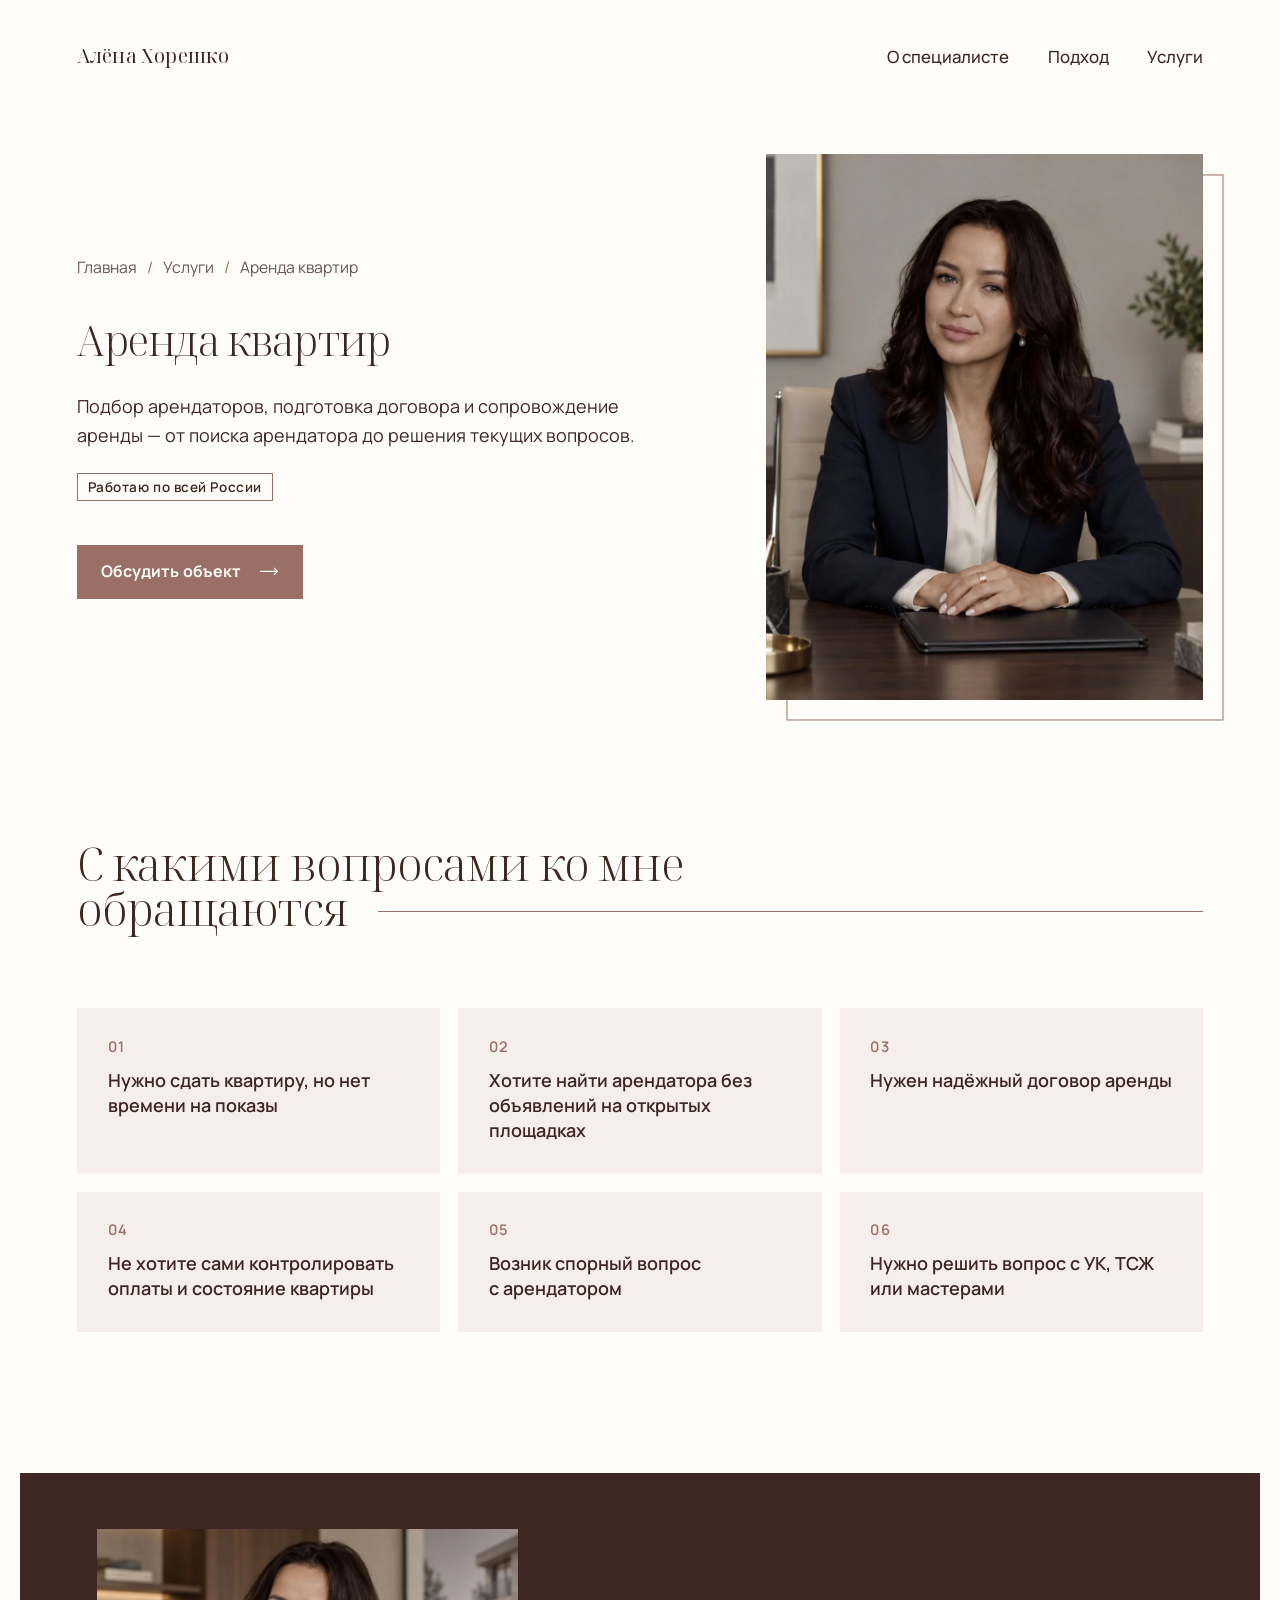
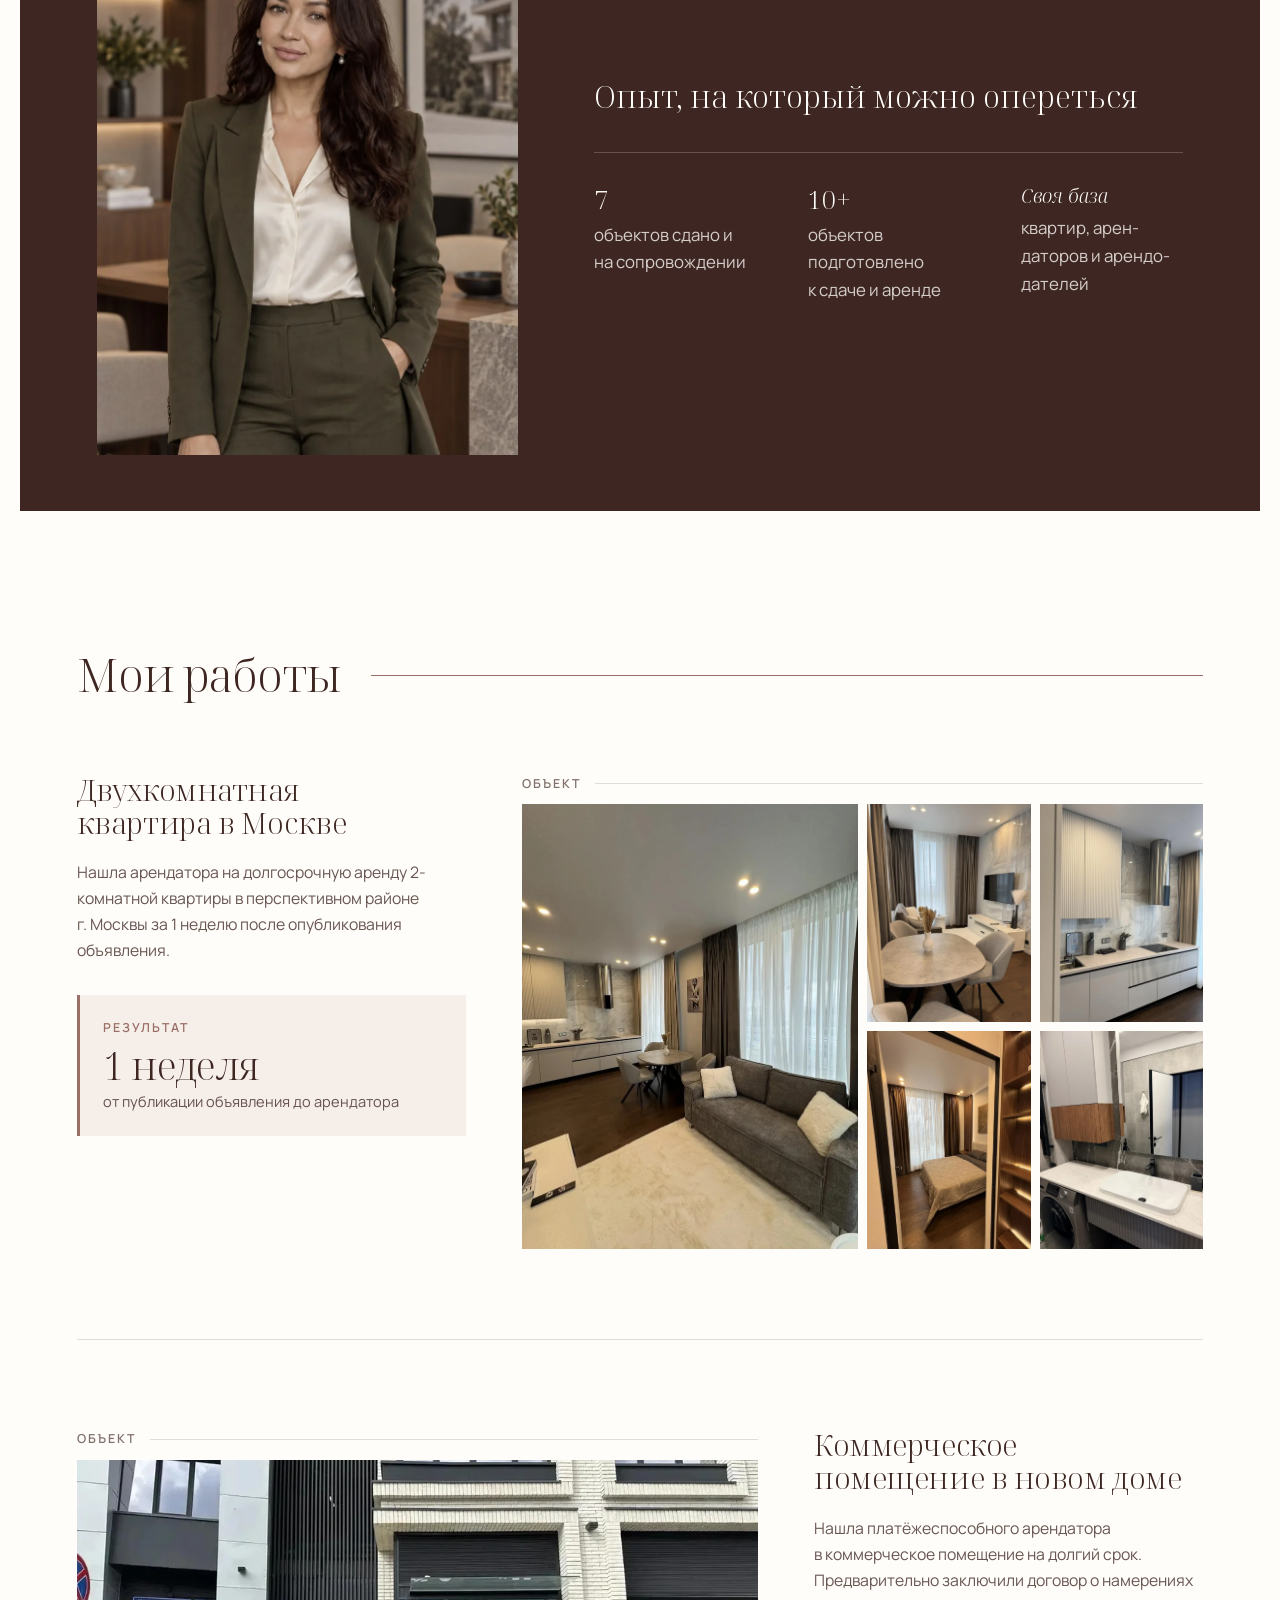
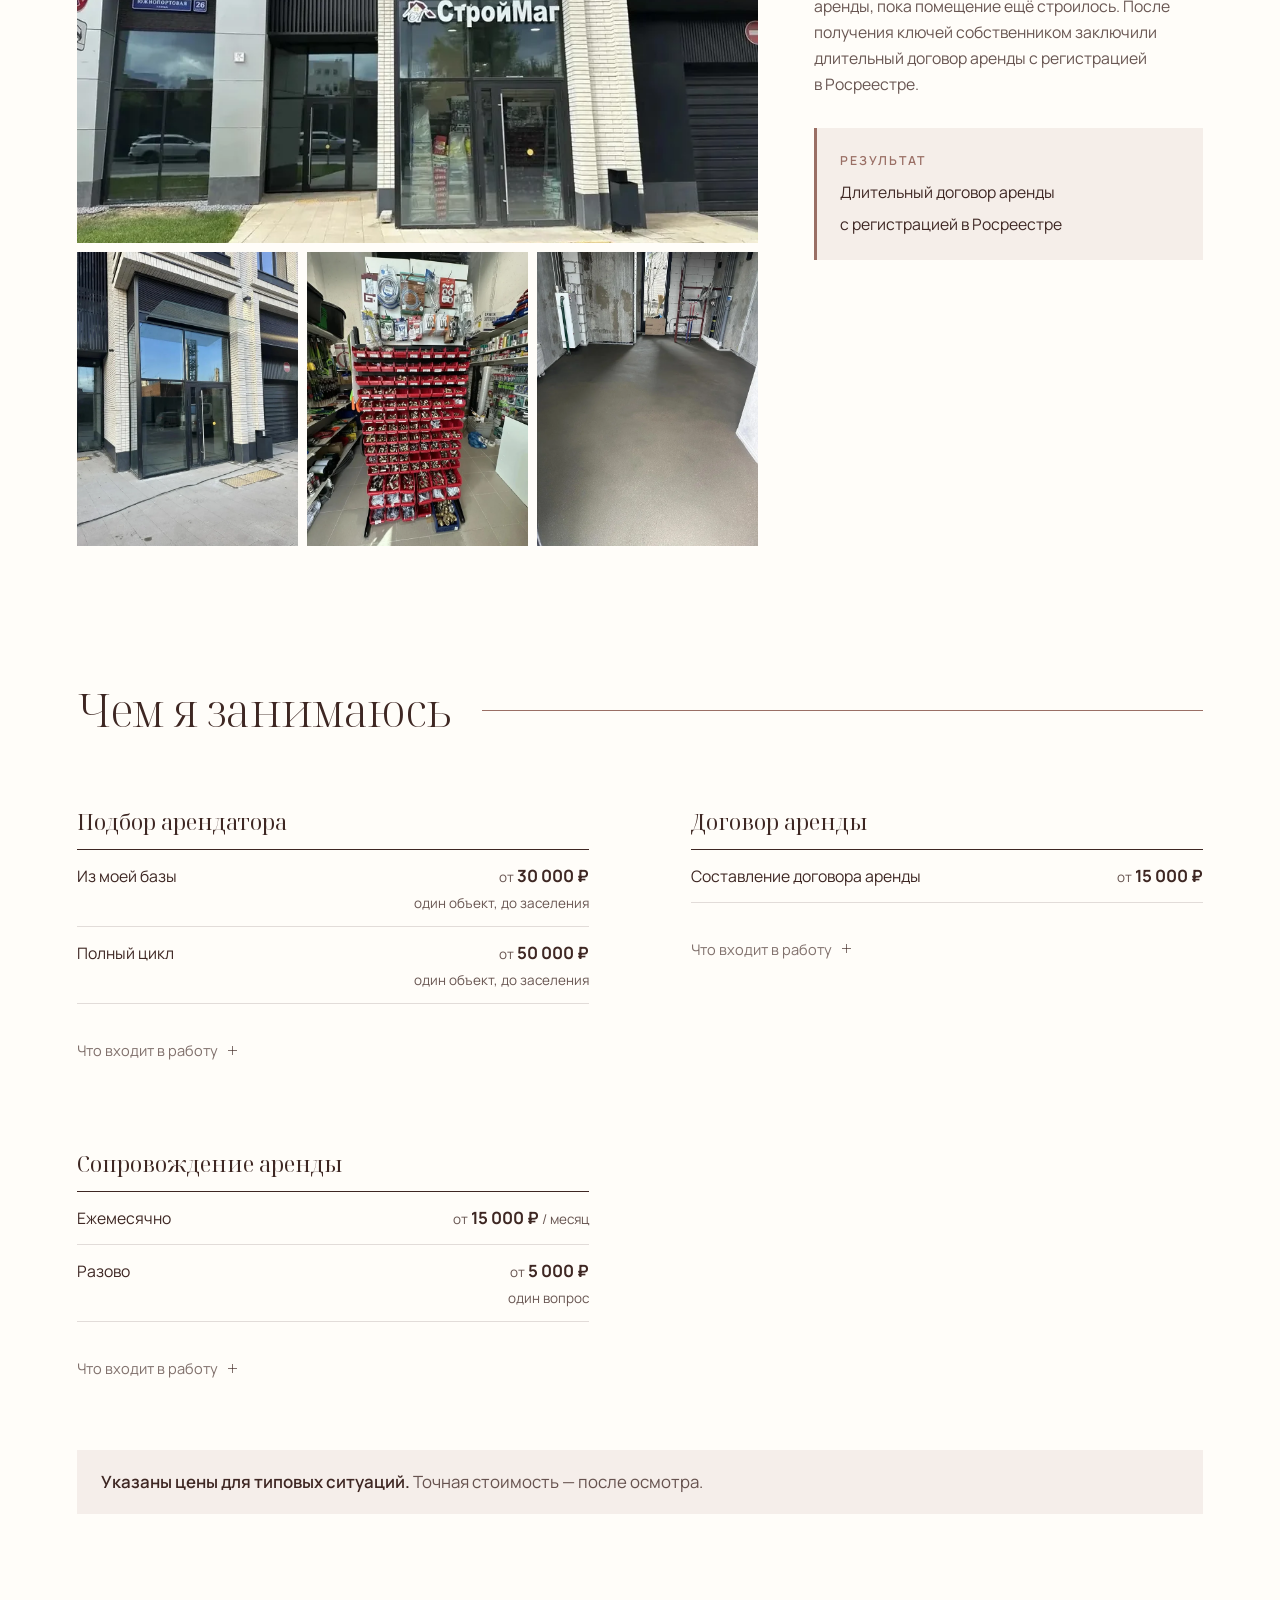
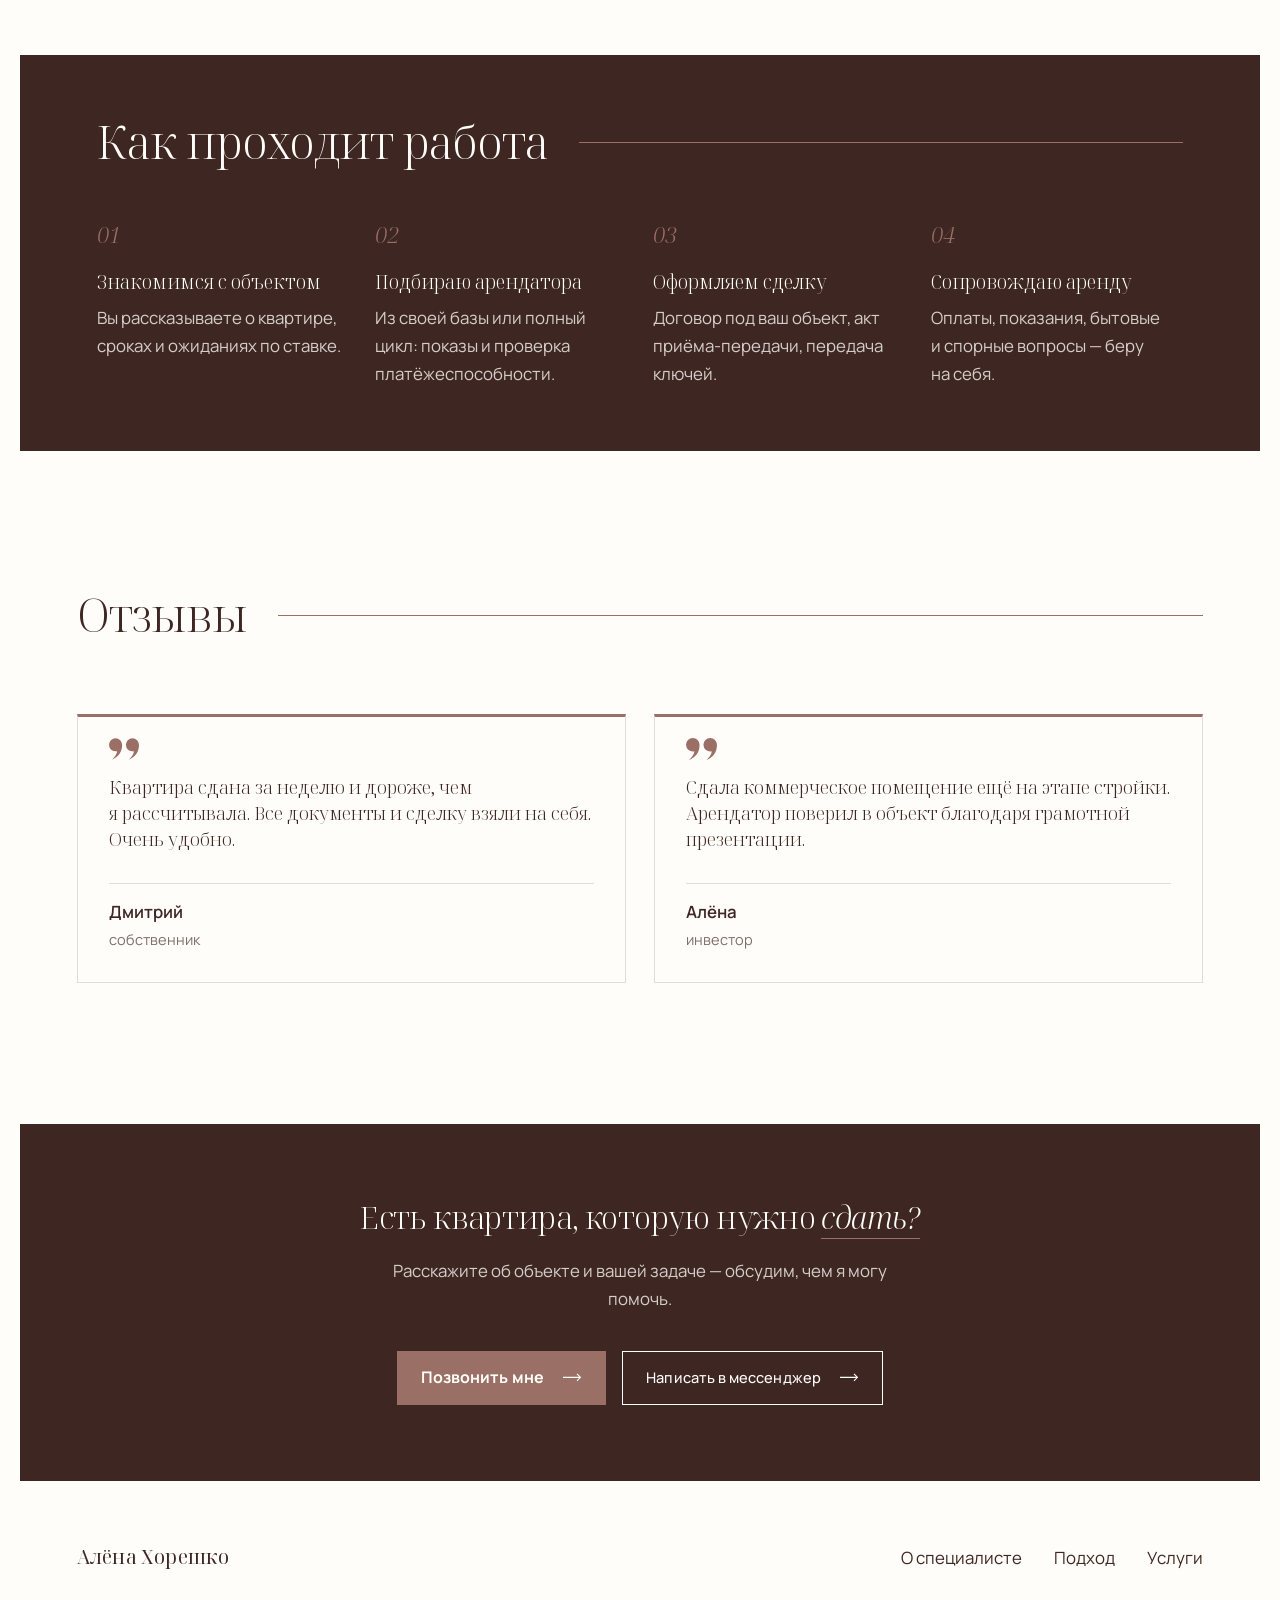
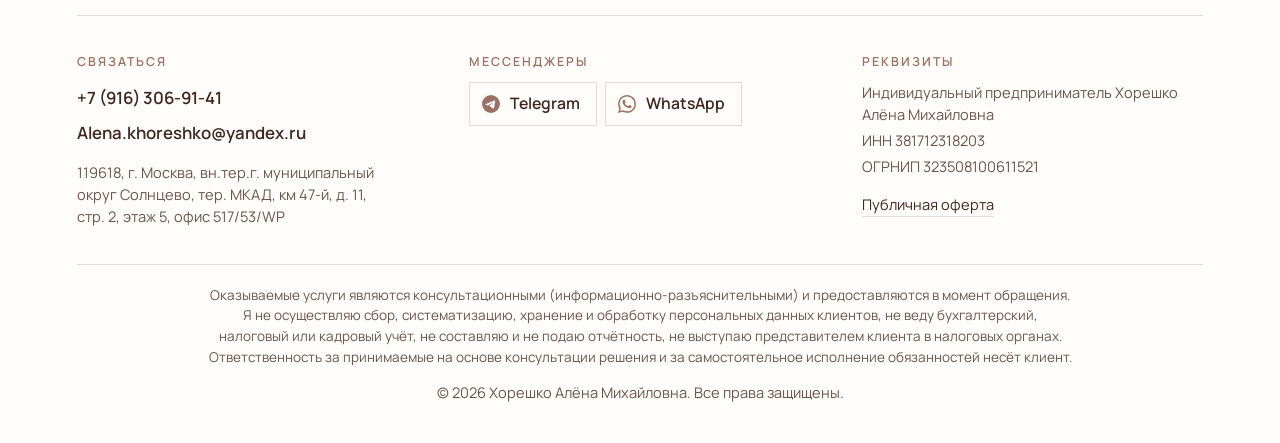
==== arenda-kvartir.html @ bbca0799 "Аренда: второй кейс — просто фото объекта" ====
<!DOCTYPE html>
<html lang="ru">
<head>
  <meta charset="utf-8">
  <meta name="viewport" content="width=device-width, initial-scale=1">
  <title>Аренда квартир — услуги и цены | Алёна Хорешко</title>
  <meta name="description" content="Сдача квартиры: подбор арендатора из собственной базы или полный цикл, договор аренды, ежемесячное сопровождение. Работаю по всей России. Цены от 5 000 ₽.">
  <meta name="theme-color" content="#3E2723">
  <meta name="format-detection" content="telephone=no">
  <!-- <link rel="canonical" href="https://ДОМЕН/arenda-kvartir.html"> -->

  <meta property="og:type" content="website">
  <meta property="og:locale" content="ru_RU">
  <meta property="og:site_name" content="Алёна Хорешко">
  <meta property="og:title" content="Аренда квартир — услуги и цены | Алёна Хорешко">
  <meta property="og:description" content="Сдача квартиры: подбор арендатора из собственной базы или полный цикл, договор аренды, ежемесячное сопровождение. Работаю по всей России. Цены от 5 000 ₽.">
  <meta property="og:image" content="assets/img/og-image.jpg">
  <meta name="twitter:card" content="summary_large_image">

  <link rel="icon" href="favicon.ico" sizes="48x48">
  <link rel="icon" href="favicon.svg" type="image/svg+xml">
  <link rel="apple-touch-icon" href="apple-touch-icon.png">
  <link rel="preconnect" href="https://fonts.googleapis.com">
  <link rel="preconnect" href="https://fonts.gstatic.com" crossorigin>
  <link rel="stylesheet" href="https://fonts.googleapis.com/css2?family=Manrope:wght@400;500;600;700&amp;family=Noto+Serif+Display:ital,wght@0,300;0,400;1,300;1,400&amp;display=swap">
  <link rel="stylesheet" href="assets/css/style.css?v=20260929122101">

  <script type="application/ld+json">
  {
    "@context": "https://schema.org",
    "@type": "Service",
    "name": "Аренда квартир",
    "serviceType": "Аренда квартир",
    "description": "Подбор арендаторов, подготовка договора и сопровождение аренды — от поиска арендатора до решения текущих вопросов.",
    "provider": {
      "@type": "Person",
      "name": "Алёна Хорешко"
    },
    "areaServed": "RU",
    "hasOfferCatalog": {
      "@type": "OfferCatalog",
      "name": "Чем я занимаюсь",
      "itemListElement": [
        {
          "@type": "Offer",
          "itemOffered": {
            "@type": "Service",
            "name": "Из моей базы"
          },
          "priceSpecification": {
            "@type": "PriceSpecification",
            "minPrice": 30000,
            "priceCurrency": "RUB"
          }
        },
        {
          "@type": "Offer",
          "itemOffered": {
            "@type": "Service",
            "name": "Полный цикл"
          },
          "priceSpecification": {
            "@type": "PriceSpecification",
            "minPrice": 50000,
            "priceCurrency": "RUB"
          }
        },
        {
          "@type": "Offer",
          "itemOffered": {
            "@type": "Service",
            "name": "Составление договора аренды"
          },
          "priceSpecification": {
            "@type": "PriceSpecification",
            "minPrice": 15000,
            "priceCurrency": "RUB"
          }
        },
        {
          "@type": "Offer",
          "itemOffered": {
            "@type": "Service",
            "name": "Ежемесячно"
          },
          "priceSpecification": {
            "@type": "UnitPriceSpecification",
            "minPrice": 15000,
            "priceCurrency": "RUB",
            "unitText": "месяц"
          }
        },
        {
          "@type": "Offer",
          "itemOffered": {
            "@type": "Service",
            "name": "Разово"
          },
          "priceSpecification": {
            "@type": "PriceSpecification",
            "minPrice": 5000,
            "priceCurrency": "RUB"
          }
        }
      ]
    }
  }
  </script>
  <script type="application/ld+json">
  {
    "@context": "https://schema.org",
    "@type": "BreadcrumbList",
    "itemListElement": [
      {
        "@type": "ListItem",
        "position": 1,
        "name": "Главная",
        "item": "index.html"
      },
      {
        "@type": "ListItem",
        "position": 2,
        "name": "Услуги",
        "item": "index.html#services"
      },
      {
        "@type": "ListItem",
        "position": 3,
        "name": "Аренда квартир"
      }
    ]
  }
  </script>
</head>
<body class="page-service">
  <a class="skip-link" href="#main">Перейти к содержанию</a>

  <div class="frame">
    <header class="site-header" id="top">
      <a class="logo" href="index.html" aria-label="Алёна Хорешко — на главную">Алёна Хорешко</a>

      <button class="menu-toggle" type="button" aria-expanded="false" aria-controls="site-nav">
        <span class="menu-toggle__label visually-hidden">Открыть меню</span>
        <span class="menu-toggle__bars" aria-hidden="true"></span>
      </button>

      <nav class="site-nav" id="site-nav" aria-label="Основная навигация">
        <ul class="site-nav__list">
          <li><a class="site-nav__link" href="index.html#about">О специалисте</a></li>
          <li><a class="site-nav__link" href="index.html#approach">Подход</a></li>
          <li><a class="site-nav__link" href="index.html#services">Услуги</a></li>
        </ul>
      </nav>
    </header>

    <main id="main">
      <!-- ЧЕРНОВИК ТЕКСТА: ситуации, шаги, «что входит» и кейсы составлены по описанию услуги — согласовать с клиенткой -->
      <section class="page-hero" aria-labelledby="page-title">
        <div class="page-hero__content">
          <nav class="breadcrumbs" aria-label="Хлебные крошки">
            <ol>
              <li><a href="index.html">Главная</a></li>
              <li><a href="index.html#services">Услуги</a></li>
              <li><span aria-current="page">Аренда квартир</span></li>
            </ol>
          </nav>
          <h1 class="page-hero__title" id="page-title">Аренда квартир</h1>
          <p class="page-hero__lead">Подбор арендаторов, подготовка договора и&nbsp;сопровождение аренды&nbsp;— от&nbsp;поиска арендатора до&nbsp;решения текущих вопросов.</p>
          <div class="page-hero__meta">
            <p class="page-hero__tag">Работаю по&nbsp;всей России</p>
            <a class="btn btn--primary" href="#contact" data-contact aria-haspopup="dialog">
              <span>Обсудить объект</span>
              <svg class="btn__icon" width="22" height="10" viewBox="0 0 22 10" aria-hidden="true" focusable="false"><path d="M0 5h20M16 1l4 4-4 4" fill="none" stroke="currentColor" stroke-width="1.2"/></svg>
            </a>
          </div>
        </div>
        <figure class="page-hero__photo framed">
          <picture>
            <img src="assets/img/alena-rent-hero.png" width="1066" height="1280" decoding="async" fetchpriority="high"
                 alt="Портрет Алёны Хорешко">
          </picture>
        </figure>
      </section>

      <section class="section" aria-labelledby="situations-title">
        <div class="section-head" data-reveal>
          <h2 class="section-head__title section-head__title--split" id="situations-title">
            <span class="section-head__line-1">С&nbsp;какими вопросами ко&nbsp;мне</span>
            <span class="section-head__line">обращаются <span class="section-head__rule" aria-hidden="true"></span></span>
          </h2>
        </div>
        <ul class="situations" data-reveal>
          <li class="situation">
            <span class="situation__num" aria-hidden="true">01</span>
            <p class="situation__text">Нужно сдать квартиру, но&nbsp;нет времени на&nbsp;показы</p>
          </li>
          <li class="situation">
            <span class="situation__num" aria-hidden="true">02</span>
            <p class="situation__text">Хотите найти арендатора без объявлений на&nbsp;открытых площадках</p>
          </li>
          <li class="situation">
            <span class="situation__num" aria-hidden="true">03</span>
            <p class="situation__text">Нужен надёжный договор аренды</p>
          </li>
          <li class="situation">
            <span class="situation__num" aria-hidden="true">04</span>
            <p class="situation__text">Не&nbsp;хотите сами контролировать оплаты и&nbsp;состояние квартиры</p>
          </li>
          <li class="situation">
            <span class="situation__num" aria-hidden="true">05</span>
            <p class="situation__text">Возник спорный вопрос с&nbsp;арендатором</p>
          </li>
          <li class="situation">
            <span class="situation__num" aria-hidden="true">06</span>
            <p class="situation__text">Нужно решить вопрос с&nbsp;УК, ТСЖ или мастерами</p>
          </li>
        </ul>
      </section>

      <section class="section section--bleed" aria-labelledby="exp-title">
        <div class="exp exp--photo" data-reveal>
          <figure class="exp__photo">
            <img src="assets/img/alena-rent-experience.png" width="853" height="1280" loading="lazy" decoding="async" alt="Алёна Хорешко">
          </figure>
          <div class="exp__body">
            <h2 class="exp__title" id="exp-title">Опыт, на&nbsp;который можно опереться</h2>
            <ul class="exp__list">
            <li class="exp-item">
              <span class="exp-item__value">7</span>
              <span class="exp-item__label">объектов сдано и на&nbsp;сопро&shy;вож&shy;дении</span>
            </li>
            <li class="exp-item">
              <span class="exp-item__value">10+</span>
              <span class="exp-item__label">объектов подготовлено к&nbsp;сдаче и&nbsp;аренде</span>
            </li>
            <li class="exp-item">
              <span class="exp-item__value exp-item__value--word">Своя база</span>
              <span class="exp-item__label">квартир, арен&shy;даторов и&nbsp;арендо&shy;дателей</span>
            </li>
            </ul>
          </div>
        </div>
      </section>


      <section class="section" id="works" aria-labelledby="works-title">
        <div class="section-head" data-reveal>
          <h2 class="section-head__title" id="works-title">Мои работы</h2>
          <span class="section-head__rule" aria-hidden="true"></span>
        </div>
        <div class="hs-cases">
        <article class="hs-case" data-reveal>
          <div class="hs-case__text">
            <h3 class="hs-case__title">Двухкомнатная квартира в&nbsp;Москве</h3>
            <p class="hs-case__body">Нашла арендатора на&nbsp;долгосрочную аренду 2-комнатной квартиры в&nbsp;перспективном районе г.&nbsp;Москвы за&nbsp;1&nbsp;неделю после опубликования объявления.</p>
            <div class="hs-case__result">
              <p class="hs-case__result-label">Результат</p>
              <p class="hs-case__fact"><span class="hs-case__fact-value">1&nbsp;неделя</span><span class="hs-case__fact-label">от&nbsp;публикации объявления до&nbsp;арендатора</span></p>
            </div>
          </div>
          <div class="hs-case__gallery">
            <div class="hs-case__group">
              <p class="hs-case__label">Объект</p>
              <ul class="hs-case__grid cols-4">
                <li><a class="hs-case__photo" href="assets/img/cases/c4-photo-1.webp" data-lightbox="case4" data-caption="Объект">
                  <img src="assets/img/cases/c4-photo-1-sm.webp" width="675" height="900" loading="lazy" decoding="async" alt="Объект, фото 1">
                </a></li>
                <li><a class="hs-case__photo" href="assets/img/cases/c4-photo-2.webp" data-lightbox="case4" data-caption="Объект">
                  <img src="assets/img/cases/c4-photo-2-sm.webp" width="675" height="900" loading="lazy" decoding="async" alt="Объект, фото 2">
                </a></li>
                <li><a class="hs-case__photo" href="assets/img/cases/c4-photo-3.webp" data-lightbox="case4" data-caption="Объект">
                  <img src="assets/img/cases/c4-photo-3-sm.webp" width="675" height="900" loading="lazy" decoding="async" alt="Объект, фото 3">
                </a></li>
                <li><a class="hs-case__photo" href="assets/img/cases/c4-photo-4.webp" data-lightbox="case4" data-caption="Объект">
                  <img src="assets/img/cases/c4-photo-4-sm.webp" width="675" height="900" loading="lazy" decoding="async" alt="Объект, фото 4">
                </a></li>
                <li><a class="hs-case__photo" href="assets/img/cases/c4-photo-5.webp" data-lightbox="case4" data-caption="Объект">
                  <img src="assets/img/cases/c4-photo-5-sm.webp" width="675" height="900" loading="lazy" decoding="async" alt="Объект, фото 5">
                </a></li>
              </ul>
            </div>
          </div>
        </article>
        <article class="hs-case" data-reveal>
          <div class="hs-case__text">
            <h3 class="hs-case__title">Коммерческое помещение в&nbsp;новом доме</h3>
            <p class="hs-case__body">Нашла платёжеспособного арендатора в&nbsp;коммерческое помещение на&nbsp;долгий срок. Предварительно заключили договор о&nbsp;намерениях аренды, пока помещение ещё строилось. После получения ключей собственником заключили длительный договор аренды с&nbsp;регистрацией в&nbsp;Росреестре.</p>
            <div class="hs-case__result">
              <p class="hs-case__result-label">Результат</p>
              <p class="hs-case__result-text">Длительный договор аренды</p>
              <p class="hs-case__result-text">с&nbsp;регистрацией в&nbsp;Росреестре</p>
            </div>
          </div>
          <div class="hs-case__gallery">
            <div class="hs-case__group">
              <p class="hs-case__label">Объект</p>
              <ul class="hs-case__grid hs-case__grid--wide cols-3 hs-case__grid--portrait">
                <li><a class="hs-case__photo" href="assets/img/cases/c5-photo-3.webp" data-lightbox="case5" data-caption="Объект">
                  <img src="assets/img/cases/c5-photo-3-sm.webp" width="900" height="675" loading="lazy" decoding="async" alt="Объект, фото 1">
                </a></li>
                <li><a class="hs-case__photo" href="assets/img/cases/c5-photo-2.webp" data-lightbox="case5" data-caption="Объект">
                  <img src="assets/img/cases/c5-photo-2-sm.webp" width="675" height="900" loading="lazy" decoding="async" alt="Объект, фото 2">
                </a></li>
                <li><a class="hs-case__photo" href="assets/img/cases/c5-photo-4.webp" data-lightbox="case5" data-caption="Объект">
                  <img src="assets/img/cases/c5-photo-4-sm.webp" width="675" height="900" loading="lazy" decoding="async" alt="Объект, фото 3">
                </a></li>
                <li><a class="hs-case__photo" href="assets/img/cases/c5-photo-1.webp" data-lightbox="case5" data-caption="Объект">
                  <img src="assets/img/cases/c5-photo-1-sm.webp" width="675" height="900" loading="lazy" decoding="async" alt="Объект, фото 4">
                </a></li>
              </ul>
            </div>
          </div>
        </article>
        </div>
      </section>

      <section class="section" id="prices" aria-labelledby="prices-title">
        <div class="section-head" data-reveal>
          <h2 class="section-head__title" id="prices-title">Чем я&nbsp;занимаюсь</h2>
          <span class="section-head__rule" aria-hidden="true"></span>
        </div>
        <div class="price-grid">
          <div class="price-group" data-reveal>
            <h3 class="price-group__title" id="price-group-1">Подбор арендатора</h3>
            <table class="price-table" aria-labelledby="price-group-1">
              <thead class="visually-hidden">
                <tr><th scope="col">Услуга</th><th scope="col">Цена</th></tr>
              </thead>
              <tbody>
                <tr>
                  <th scope="row">Из&nbsp;моей базы</th>
                  <td><span class="price__from">от</span> 30&nbsp;000&nbsp;₽ <span class="price__per price__per--block">один объект, до&nbsp;заселения</span></td>
                </tr>
                <tr>
                  <th scope="row">Полный цикл</th>
                  <td><span class="price__from">от</span> 50&nbsp;000&nbsp;₽ <span class="price__per price__per--block">один объект, до&nbsp;заселения</span></td>
                </tr>
              </tbody>
            </table>
            <details class="more">
              <summary class="more__toggle">Что входит в&nbsp;работу</summary>
              <ul class="more__list">
                <li>Из&nbsp;базы: своя база квартир и&nbsp;арендодателей, без комиссии для арендатора и&nbsp;без открытых объявлений</li>
                <li>Полный цикл: размещение объявлений, отбор кандидатов, показы</li>
                <li>Проверка платёжеспособности</li>
                <li>Согласование условий</li>
              </ul>
            </details>
          </div>
          <div class="price-group" data-reveal>
            <h3 class="price-group__title" id="price-group-2">Договор аренды</h3>
            <table class="price-table" aria-labelledby="price-group-2">
              <thead class="visually-hidden">
                <tr><th scope="col">Услуга</th><th scope="col">Цена</th></tr>
              </thead>
              <tbody>
                <tr>
                  <th scope="row">Составление договора аренды</th>
                  <td><span class="price__from">от</span> 15&nbsp;000&nbsp;₽</td>
                </tr>
              </tbody>
            </table>
            <details class="more">
              <summary class="more__toggle">Что входит в&nbsp;работу</summary>
              <ul class="more__list">
                <li>Договор под ваш объект и&nbsp;условия</li>
                <li>Акт приёма-передачи</li>
                <li>Передача ключей</li>
              </ul>
            </details>
          </div>
          <div class="price-group" data-reveal>
            <h3 class="price-group__title" id="price-group-3">Сопровождение аренды</h3>
            <table class="price-table" aria-labelledby="price-group-3">
              <thead class="visually-hidden">
                <tr><th scope="col">Услуга</th><th scope="col">Цена</th></tr>
              </thead>
              <tbody>
                <tr>
                  <th scope="row">Ежемесячно</th>
                  <td><span class="price__from">от</span> 15&nbsp;000&nbsp;₽ <span class="price__per">/ месяц</span></td>
                </tr>
                <tr>
                  <th scope="row">Разово</th>
                  <td><span class="price__from">от</span> 5&nbsp;000&nbsp;₽ <span class="price__per price__per--block">один вопрос</span></td>
                </tr>
              </tbody>
            </table>
            <details class="more">
              <summary class="more__toggle">Что входит в&nbsp;работу</summary>
              <ul class="more__list">
                <li>Контроль оплат</li>
                <li>Приём и&nbsp;передача показаний</li>
                <li>Бытовые вопросы с&nbsp;арендатором</li>
                <li>Контроль состояния объекта</li>
                <li>Решение спорных ситуаций</li>
                <li>Разово: консультация арендатора, один вопрос, взаимодействие с&nbsp;УК, ТСЖ, мастерами</li>
              </ul>
            </details>
          </div>
        </div>
        <div class="price-note" data-reveal>
          <p><strong>Указаны цены для типовых ситуаций.</strong> Точная стоимость&nbsp;— после осмотра.</p>
        </div>
      </section>

      <section class="section section--bleed" aria-labelledby="steps-title">
        <div class="dark-panel">
          <div class="section-head section-head--light" data-reveal>
            <h2 class="section-head__title" id="steps-title">Как проходит работа</h2>
            <span class="section-head__rule" aria-hidden="true"></span>
          </div>
          <ol class="steps steps--4" data-reveal>
          <li class="step">
            <span class="step__num" aria-hidden="true">01</span>
            <h3 class="step__title">Знакомимся с&nbsp;объектом</h3>
            <p class="step__text">Вы рассказываете о&nbsp;квартире, сроках и&nbsp;ожиданиях по&nbsp;ставке.</p>
          </li>
          <li class="step">
            <span class="step__num" aria-hidden="true">02</span>
            <h3 class="step__title">Подбираю арендатора</h3>
            <p class="step__text">Из&nbsp;своей базы или полный цикл: показы и&nbsp;проверка платёжеспособности.</p>
          </li>
          <li class="step">
            <span class="step__num" aria-hidden="true">03</span>
            <h3 class="step__title">Оформляем сделку</h3>
            <p class="step__text">Договор под ваш объект, акт приёма-передачи, передача ключей.</p>
          </li>
          <li class="step">
            <span class="step__num" aria-hidden="true">04</span>
            <h3 class="step__title">Сопровождаю аренду</h3>
            <p class="step__text">Оплаты, показания, бытовые и&nbsp;спорные вопросы&nbsp;— беру на&nbsp;себя.</p>
          </li>
          </ol>
        </div>
      </section>



      <section class="section" id="reviews" aria-labelledby="reviews-title">
        <div class="section-head" data-reveal>
          <h2 class="section-head__title" id="reviews-title">Отзывы</h2>
          <span class="section-head__rule" aria-hidden="true"></span>
        </div>
        <ul class="reviews reviews--2" data-reveal>
          <li class="review">
            <figure>
              <blockquote class="review__text"><p>Квартира сдана за&nbsp;неделю и&nbsp;дороже, чем я&nbsp;рассчитывала. Все документы и&nbsp;сделку взяли на&nbsp;себя. Очень удобно.</p></blockquote>
              <figcaption class="review__author"><span class="review__name">Дмитрий</span><span class="review__role">собственник</span></figcaption>
            </figure>
          </li>
          <li class="review">
            <figure>
              <blockquote class="review__text"><p>Сдала коммерческое помещение ещё на&nbsp;этапе стройки. Арендатор поверил в&nbsp;объект благодаря грамотной презентации.</p></blockquote>
              <figcaption class="review__author"><span class="review__name">Алёна</span><span class="review__role">инвестор</span></figcaption>
            </figure>
          </li>
        </ul>
      </section>

      <section class="page-cta" id="contact" aria-labelledby="cta-title">
        <div class="page-cta__inner" data-reveal>
          <h2 class="cta__title" id="cta-title">Есть квартира, которую нужно <em>сдать?</em></h2>
          <p class="cta__text">Расскажите об&nbsp;объекте и&nbsp;вашей задаче&nbsp;— обсудим, чем я&nbsp;могу помочь.</p>
          <div class="page-cta__actions">
            <a class="btn btn--primary btn--on-dark" href="tel:+79163069141">
              <span>Позвонить&nbsp;мне</span>
              <svg class="btn__icon" width="22" height="10" viewBox="0 0 22 10" aria-hidden="true" focusable="false"><path d="M0 5h20M16 1l4 4-4 4" fill="none" stroke="currentColor" stroke-width="1.2"/></svg>
            </a>
            <a class="btn btn--ghost btn--light" href="#contact" data-contact aria-haspopup="dialog">
              <span>Написать в&nbsp;мессенджер</span>
              <svg class="btn__icon" width="22" height="10" viewBox="0 0 22 10" aria-hidden="true" focusable="false"><path d="M0 5h20M16 1l4 4-4 4" fill="none" stroke="currentColor" stroke-width="1.2"/></svg>
            </a>
          </div>
        </div>
      </section>
      <dialog class="lightbox" id="lightbox" aria-label="Просмотр фото">
        <figure class="lightbox__figure">
          <img class="lightbox__img" src="data:," alt="">
          <figcaption class="lightbox__caption"></figcaption>
        </figure>
        <button class="lightbox__btn lightbox__btn--prev" type="button" data-lightbox-prev><span class="visually-hidden">Предыдущее фото</span><svg width="22" height="10" viewBox="0 0 22 10" aria-hidden="true" focusable="false"><path d="M22 5H2M6 1L2 5l4 4" fill="none" stroke="currentColor" stroke-width="1.2"/></svg></button>
        <button class="lightbox__btn lightbox__btn--next" type="button" data-lightbox-next><span class="visually-hidden">Следующее фото</span><svg width="22" height="10" viewBox="0 0 22 10" aria-hidden="true" focusable="false"><path d="M0 5h20M16 1l4 4-4 4" fill="none" stroke="currentColor" stroke-width="1.2"/></svg></button>
        <button class="lightbox__btn lightbox__btn--close" type="button" data-lightbox-close><span class="visually-hidden">Закрыть</span><svg width="18" height="18" viewBox="0 0 18 18" aria-hidden="true" focusable="false"><path d="M1 1l16 16M17 1L1 17" fill="none" stroke="currentColor" stroke-width="1.2"/></svg></button>
      </dialog>
    </main>

    <footer class="site-footer">
      <div class="site-footer__top">
        <a class="logo logo--footer" href="index.html">Алёна Хорешко</a>
        <nav class="site-footer__nav" aria-label="Навигация в подвале">
          <ul>
            <li><a href="index.html#about">О специалисте</a></li>
            <li><a href="index.html#approach">Подход</a></li>
            <li><a href="index.html#services">Услуги</a></li>
          </ul>
        </nav>
      </div>
      <div class="site-footer__bottom">
        <div class="site-footer__col">
          <p class="site-footer__label">Связаться</p>
          <ul class="site-footer__contacts">
            <li><a href="tel:+79163069141">+7&nbsp;(916)&nbsp;306&#8209;91&#8209;41</a></li>
            <li><a href="mailto:Alena.khoreshko@yandex.ru">Alena.khoreshko@yandex.ru</a></li>
          </ul>
          <p class="site-footer__address">119618, г.&nbsp;Москва, вн.тер.г. муниципальный округ Солнцево, тер. МКАД, км&nbsp;47&#8209;й, д.&nbsp;11, стр.&nbsp;2, этаж&nbsp;5, офис 517/53/WP</p>
        </div>
        <div class="site-footer__col">
          <p class="site-footer__label">Мессенджеры</p>
          <!-- ЗАМЕНИТЬ: точные ссылки на Telegram и WhatsApp пришлёт заказчик -->
          <ul class="site-footer__messengers">
            <li><a href="https://t.me/+79163069141" target="_blank" rel="noopener"><svg class="msg-icon" width="18" height="18" viewBox="0 0 24 24" aria-hidden="true" focusable="false"><path fill="currentColor" d="M11.944 0A12 12 0 0 0 0 12a12 12 0 0 0 12 12 12 12 0 0 0 12-12A12 12 0 0 0 12 0a12 12 0 0 0-.056 0zm4.962 7.224c.1-.002.321.023.465.14a.506.506 0 0 1 .171.325c.016.093.036.306.02.472-.18 1.898-.962 6.502-1.36 8.627-.168.9-.499 1.201-.82 1.23-.696.065-1.225-.46-1.9-.902-1.056-.693-1.653-1.124-2.678-1.8-1.185-.78-.417-1.21.258-1.91.177-.184 3.247-2.977 3.307-3.23.007-.032.014-.15-.056-.212s-.174-.041-.249-.024c-.106.024-1.793 1.14-5.061 3.345-.48.33-.913.49-1.302.48-.428-.008-1.252-.241-1.865-.44-.752-.245-1.349-.374-1.297-.789.027-.216.325-.437.893-.663 3.498-1.524 5.83-2.529 6.998-3.014 3.332-1.386 4.025-1.627 4.476-1.635z"/></svg><span>Telegram</span></a></li>
            <li><a href="https://wa.me/79163069141" target="_blank" rel="noopener"><svg class="msg-icon" width="18" height="18" viewBox="0 0 24 24" aria-hidden="true" focusable="false"><path fill="currentColor" d="M17.472 14.382c-.297-.149-1.758-.867-2.03-.967-.273-.099-.471-.148-.67.15-.197.297-.767.966-.94 1.164-.173.199-.347.223-.644.075-.297-.15-1.255-.463-2.39-1.475-.883-.788-1.48-1.761-1.653-2.059-.173-.297-.018-.458.13-.606.134-.133.298-.347.446-.52.149-.174.198-.298.298-.497.099-.198.05-.371-.025-.52-.075-.149-.669-1.612-.916-2.207-.242-.579-.487-.5-.669-.51-.173-.008-.371-.01-.57-.01-.198 0-.52.074-.792.372-.272.297-1.04 1.016-1.04 2.479 0 1.462 1.065 2.875 1.213 3.074.149.198 2.096 3.2 5.077 4.487.709.306 1.262.489 1.694.625.712.227 1.36.195 1.871.118.571-.085 1.758-.719 2.006-1.413.248-.694.248-1.289.173-1.413-.074-.124-.272-.198-.57-.347m-5.421 7.403h-.004a9.87 9.87 0 0 1-5.031-1.378l-.361-.214-3.741.982.998-3.648-.235-.374a9.86 9.86 0 0 1-1.51-5.26c.001-5.45 4.436-9.884 9.888-9.884 2.64 0 5.122 1.03 6.988 2.898a9.825 9.825 0 0 1 2.893 6.994c-.003 5.45-4.437 9.884-9.885 9.884m8.413-18.297A11.815 11.815 0 0 0 12.05 0C5.495 0 .16 5.335.157 11.892c0 2.096.547 4.142 1.588 5.945L.057 24l6.305-1.654a11.882 11.882 0 0 0 5.683 1.448h.005c6.554 0 11.89-5.335 11.893-11.893a11.821 11.821 0 0 0-3.48-8.413z"/></svg><span>WhatsApp</span></a></li>
          </ul>
        </div>
        <div class="site-footer__col">
          <p class="site-footer__label">Реквизиты</p>
          <p class="site-footer__legal">
            <span>Индивидуальный предприниматель Хорешко Алёна Михайловна</span>
            <span>ИНН 381712318203</span>
            <span>ОГРНИП 323508100611521</span>
          </p>
          <a class="site-footer__doc" href="oferta.html">Публичная оферта</a>
        </div>
      </div>
      <div class="site-footer__base">
        <p class="site-footer__disclaimer">Оказываемые услуги являются консультационными (информационно-разъяснительными) и&nbsp;предоставляются в&nbsp;момент обращения. Я&nbsp;не&nbsp;осуществляю сбор, систематизацию, хранение и&nbsp;обработку персональных данных клиентов, не&nbsp;веду бухгалтерский, налоговый или кадровый учёт, не&nbsp;составляю и&nbsp;не&nbsp;подаю отчётность, не&nbsp;выступаю представителем клиента в&nbsp;налоговых органах. Ответственность за&nbsp;принимаемые на&nbsp;основе консультации решения и&nbsp;за&nbsp;самостоятельное исполнение обязанностей несёт клиент.</p>
        <p class="site-footer__copy">© <span data-year>2026</span> Хорешко Алёна Михайловна. Все права защищены.</p>
      </div>
    </footer>
  </div>

  <!-- окно «Свяжитесь любым способом»: открывают все кнопки с data-contact -->
  <dialog class="contact-modal" id="contact-modal" aria-labelledby="contact-modal-title">
    <div class="contact-modal__box">
      <button class="contact-modal__close" type="button" data-contact-close>
        <span class="visually-hidden">Закрыть</span>
        <svg width="18" height="18" viewBox="0 0 18 18" aria-hidden="true" focusable="false"><path d="M1 1l16 16M17 1L1 17" fill="none" stroke="currentColor" stroke-width="1.2"/></svg>
      </button>
      <p class="contact-modal__kicker">Контакты</p>
      <h2 class="contact-modal__title" id="contact-modal-title">Свяжитесь любым <em>удобным способом</em></h2>
      <ul class="contact-modal__list">
        <li><span class="contact-modal__label">Телефон</span><a href="tel:+79163069141">+7&nbsp;(916)&nbsp;306&#8209;91&#8209;41</a></li>
        <li><span class="contact-modal__label">Почта</span><a href="mailto:Alena.khoreshko@yandex.ru">Alena.khoreshko@yandex.ru</a></li>
        <li><span class="contact-modal__label">Адрес</span><span>119618, г.&nbsp;Москва, вн.тер.г. муниципальный округ Солнцево, тер. МКАД, км&nbsp;47&#8209;й, д.&nbsp;11, стр.&nbsp;2, этаж&nbsp;5, офис 517/53/WP</span></li>
      </ul>
      <!-- ЗАМЕНИТЬ: точные ссылки на Telegram и WhatsApp пришлёт заказчик -->
      <ul class="contact-modal__messengers">
        <li><a href="https://t.me/+79163069141" target="_blank" rel="noopener"><svg class="msg-icon" width="18" height="18" viewBox="0 0 24 24" aria-hidden="true" focusable="false"><path fill="currentColor" d="M11.944 0A12 12 0 0 0 0 12a12 12 0 0 0 12 12 12 12 0 0 0 12-12A12 12 0 0 0 12 0a12 12 0 0 0-.056 0zm4.962 7.224c.1-.002.321.023.465.14a.506.506 0 0 1 .171.325c.016.093.036.306.02.472-.18 1.898-.962 6.502-1.36 8.627-.168.9-.499 1.201-.82 1.23-.696.065-1.225-.46-1.9-.902-1.056-.693-1.653-1.124-2.678-1.8-1.185-.78-.417-1.21.258-1.91.177-.184 3.247-2.977 3.307-3.23.007-.032.014-.15-.056-.212s-.174-.041-.249-.024c-.106.024-1.793 1.14-5.061 3.345-.48.33-.913.49-1.302.48-.428-.008-1.252-.241-1.865-.44-.752-.245-1.349-.374-1.297-.789.027-.216.325-.437.893-.663 3.498-1.524 5.83-2.529 6.998-3.014 3.332-1.386 4.025-1.627 4.476-1.635z"/></svg><span>Telegram</span></a></li>
        <li><a href="https://wa.me/79163069141" target="_blank" rel="noopener"><svg class="msg-icon" width="18" height="18" viewBox="0 0 24 24" aria-hidden="true" focusable="false"><path fill="currentColor" d="M17.472 14.382c-.297-.149-1.758-.867-2.03-.967-.273-.099-.471-.148-.67.15-.197.297-.767.966-.94 1.164-.173.199-.347.223-.644.075-.297-.15-1.255-.463-2.39-1.475-.883-.788-1.48-1.761-1.653-2.059-.173-.297-.018-.458.13-.606.134-.133.298-.347.446-.52.149-.174.198-.298.298-.497.099-.198.05-.371-.025-.52-.075-.149-.669-1.612-.916-2.207-.242-.579-.487-.5-.669-.51-.173-.008-.371-.01-.57-.01-.198 0-.52.074-.792.372-.272.297-1.04 1.016-1.04 2.479 0 1.462 1.065 2.875 1.213 3.074.149.198 2.096 3.2 5.077 4.487.709.306 1.262.489 1.694.625.712.227 1.36.195 1.871.118.571-.085 1.758-.719 2.006-1.413.248-.694.248-1.289.173-1.413-.074-.124-.272-.198-.57-.347m-5.421 7.403h-.004a9.87 9.87 0 0 1-5.031-1.378l-.361-.214-3.741.982.998-3.648-.235-.374a9.86 9.86 0 0 1-1.51-5.26c.001-5.45 4.436-9.884 9.888-9.884 2.64 0 5.122 1.03 6.988 2.898a9.825 9.825 0 0 1 2.893 6.994c-.003 5.45-4.437 9.884-9.885 9.884m8.413-18.297A11.815 11.815 0 0 0 12.05 0C5.495 0 .16 5.335.157 11.892c0 2.096.547 4.142 1.588 5.945L.057 24l6.305-1.654a11.882 11.882 0 0 0 5.683 1.448h.005c6.554 0 11.89-5.335 11.893-11.893a11.821 11.821 0 0 0-3.48-8.413z"/></svg><span>WhatsApp</span></a></li>
      </ul>
    </div>
  </dialog>

  <script src="assets/js/main.js?v=20260929122101" defer></script>
</body>
</html>
---- assets/css/style.css ----
/* =========================================================
   Алёна Хорешко — главная страница
   Палитра: #FFFDF9 (фон) · #3E2723 (основной) · #9A6F65 (акцент)
   ========================================================= */

:root {
  --bg: #FFFDF9;
  --main: #3E2723;
  --accent: #9A6F65;

  /* производные от палитры (те же цвета с прозрачностью) */
  --main-70: rgba(62, 39, 35, .78);
  --main-60: rgba(62, 39, 35, .66);   /* самый бледный текст, который ещё проходит контраст 4.5:1 */
  --main-15: rgba(62, 39, 35, .15);
  --main-08: rgba(62, 39, 35, .08);
  --bg-75: rgba(255, 253, 249, .78);
  --bg-20: rgba(255, 253, 249, .2);
  --accent-10: rgba(154, 111, 101, .1);

  /* на сайте только две толщины линий */
  --line: 1px;
  --line-bold: 3px;

  --font-serif: "Noto Serif Display", "Times New Roman", Georgia, serif;
  --font-sans: "Manrope", "Segoe UI", "Helvetica Neue", Arial, sans-serif;

  --pad: clamp(20px, 6vw, 104px);                /* внутренние поля блоков */
  /* поле контента: не меньше --pad, на широких экранах держит колонку 1440px */
  --px: max(var(--pad), calc((100% - 1440px) / 2));
  --section-gap: clamp(88px, 11vw, 176px);
  --hero-gap: clamp(12px, 1.6vw, 24px);          /* поля вокруг фото первого экрана */
  --ease: cubic-bezier(.22, .61, .36, 1);
}

/* ---------- reset ---------- */
*, *::before, *::after { box-sizing: border-box; }
html {
  font-size: 93.75%;                 /* 15px — базовый размер всего текста */
  -webkit-text-size-adjust: 100%;
  text-size-adjust: 100%;
  scroll-behavior: smooth;
}
body {
  margin: 0;
  background: var(--bg);
  color: var(--main);
  font-family: var(--font-sans);
  font-size: .9375rem;
  line-height: 1.65;
  -webkit-font-smoothing: antialiased;
  -moz-osx-font-smoothing: grayscale;
  text-rendering: optimizeLegibility;
}
h1, h2, h3, h4, p, figure, blockquote, ul, ol { margin: 0; }
ul, ol { padding: 0; list-style: none; }
img, picture, svg { display: block; max-width: 100%; }
img { height: auto; }
a { color: inherit; }
em { font-style: italic; }
button { font: inherit; color: inherit; }
:focus-visible { outline: 2px solid var(--accent); outline-offset: 3px; }
::selection { background: var(--accent); color: var(--bg); }

.skip-link {
  position: absolute;
  left: 16px;
  top: -100px;
  z-index: 100;
  padding: 12px 20px;
  background: var(--main);
  color: var(--bg);
  text-decoration: none;
}
.skip-link:focus { top: 16px; }

section[id] { scroll-margin-top: 24px; }

/* ---------- обёртка страницы ---------- */
.frame { position: relative; overflow-x: clip; }

/* ---------- кнопки ---------- */
.btn {
  position: relative;
  display: inline-flex;
  align-items: center;
  justify-content: space-between;
  /* размеры плавно уменьшаются вместе с шириной экрана: 1440px — 60px высоты, ~770px — 44px */
  gap: clamp(12px, 1.5vw, 22px);
  min-height: clamp(44px, 4.2vw, 60px);
  padding: clamp(10px, 1.1vw, 16px) clamp(16px, 1.8vw, 26px);
  border: var(--line) solid currentColor;
  font-family: var(--font-sans);
  font-size: clamp(.875rem, 1.25vw, 1.125rem);
  font-weight: 700;
  line-height: 1.2;
  letter-spacing: .005em;
  text-decoration: none;
  transition: background-color .25s ease, color .25s ease, border-color .25s ease;
}
.btn__icon { flex: none; width: clamp(16px, 1.5vw, 22px); height: auto; }

.btn--primary {
  background: var(--accent);
  border-color: var(--accent);
  color: var(--bg);
}
/* при наведении — светлая заливка, как у кнопки в тёмном блоке; рамка сохраняет форму на светлом фоне */
.btn--primary:hover { background: var(--bg); border-color: var(--accent); color: var(--main); }

.btn--on-dark:hover { background: var(--bg); border-color: var(--bg); color: var(--main); }

.btn--ghost {
  border-color: var(--main);
  color: var(--main);
  background: transparent;
  font-weight: 500;
  font-size: clamp(.8125rem, 1.1vw, 1rem);
}
.btn--ghost:hover { background: var(--main); color: var(--bg); }

.btn--small {
  min-height: 48px;
  padding: 12px 20px;
  font-size: .9375rem;
  font-weight: 600;
}

.visually-hidden {
  position: absolute !important;
  width: 1px;
  height: 1px;
  margin: -1px;
  padding: 0;
  overflow: hidden;
  clip: rect(0 0 0 0);
  white-space: nowrap;
  border: 0;
}

.link-arrow {
  display: inline-flex;
  align-items: center;
  gap: 16px;
  padding: 6px 0;
  font-weight: 600;
  text-decoration: none;
  border-bottom: var(--line) solid currentColor;
}
.link-arrow__icon { flex: none; transition: transform .35s var(--ease); }
.link-arrow:hover .link-arrow__icon { transform: translateX(6px); }

/* ---------- шапка ---------- */
.site-header {
  position: absolute;
  z-index: 20;
  top: 0;
  left: var(--hero-gap);
  right: var(--hero-gap);
  display: flex;
  align-items: center;
  justify-content: space-between;
  gap: 24px;
  /* от верхнего края фото до логотипа и меню — такое же поле, как от края окна до фото */
  padding: var(--hero-gap) var(--px) 0;
}
.logo {
  font-family: var(--font-serif);
  font-size: clamp(1.0625rem, 1.38vw, 1.3125rem);
  font-weight: 400;
  letter-spacing: .01em;
  text-decoration: none;
  white-space: nowrap;
}
.site-nav__list { display: flex; gap: clamp(20px, 3vw, 48px); }
.site-nav__link {
  position: relative;
  display: inline-block;
  padding: 2px 0;
  font-size: .9375rem;
  font-weight: 500;
  text-decoration: none;
}
.site-nav__link::after {
  content: "";
  position: absolute;
  left: 0;
  right: 0;
  bottom: 2px;
  height: var(--line);
  background: currentColor;
  transform: scaleX(0);
  transform-origin: right;
  transition: transform .4s var(--ease);
}
.site-nav__link:hover::after,
.site-nav__link:focus-visible::after { transform: scaleX(1); transform-origin: left; }

.menu-toggle {
  display: none;
  align-items: center;
  justify-content: flex-end;
  width: 44px;
  height: 44px;
  margin: -10px -9px -10px 0;       /* зона нажатия 44px, но шапку не раздвигает */
  padding: 0;
  background: none;
  border: 0;
  cursor: pointer;
}
.menu-toggle__bars,
.menu-toggle__bars::before,
.menu-toggle__bars::after {
  display: block;
  width: 26px;
  height: var(--line);
  background: currentColor;
  transition: transform .35s var(--ease), opacity .2s ease;
}
.menu-toggle__bars { position: relative; }
.menu-toggle__bars::before,
.menu-toggle__bars::after { content: ""; position: absolute; left: 0; }
.menu-toggle__bars::before { top: -8px; }
.menu-toggle__bars::after { top: 8px; }
.menu-toggle[aria-expanded="true"] .menu-toggle__bars { transform: rotate(45deg); }
.menu-toggle[aria-expanded="true"] .menu-toggle__bars::before { transform: translateY(8px) rotate(-90deg); }
.menu-toggle[aria-expanded="true"] .menu-toggle__bars::after { opacity: 0; }

/* ---------- 01 первый экран ---------- */
.hero {
  position: relative;
  display: flex;
  align-items: center;
  min-height: clamp(640px, calc(100vh - var(--hero-gap)), 1080px);
  min-height: clamp(640px, calc(100svh - var(--hero-gap)), 1080px);
  margin: var(--hero-gap) var(--hero-gap) 0;
  overflow: hidden;
  background: #c3c3c3;          /* цвет стены на фото, пока грузится картинка */
}
.hero__media { position: absolute; inset: 0; }
.hero__img {
  width: 100%;
  height: 100%;
  object-fit: cover;
  object-position: 78% 30%;
}
.hero::after {                  /* мягкая вуаль под текстом */
  content: "";
  position: absolute;
  inset: 0;
  background: linear-gradient(90deg, rgba(255, 253, 249, .42) 0%, rgba(255, 253, 249, .18) 42%, rgba(255, 253, 249, 0) 62%);
  pointer-events: none;
}
.hero__content {
  position: relative;
  z-index: 1;
  width: min(100%, 60%);
  padding: clamp(120px, 12vw, 160px) 0 clamp(56px, 6vw, 96px) var(--px);
}
.hero__title {
  font-family: var(--font-serif);
  font-weight: 300;
  font-size: clamp(1.9375rem, 3.45vw, 3.875rem);
  line-height: 1.02;
  letter-spacing: -.02em;
  text-wrap: balance;
}
.hero__accent {
  display: block;
  color: var(--accent);
  font-weight: 300;
  white-space: nowrap;
}
.hero__accent::after {
  content: "";
  display: inline-block;
  width: clamp(48px, 9vw, 150px);
  height: 1px;
  margin-left: .28em;
  vertical-align: .3em;
  background: var(--accent);
  transform-origin: left;
  animation: draw-line 1.4s .5s var(--ease) both;
}
.hero__lead {
  max-width: min(34em, 38vw);      /* абзац не заходит на фото при сужении */
  margin-top: clamp(24px, 2.6vw, 40px);
  font-size: clamp(1rem, 1.17vw, 1.1875rem);
  line-height: 1.6;
}
.hero__actions {
  display: flex;
  flex-wrap: wrap;
  gap: 16px;
  margin-top: clamp(36px, 4.4vw, 64px);
}

@keyframes draw-line { from { transform: scaleX(0); } to { transform: scaleX(1); } }

/* ---------- общие секции ---------- */
.section { padding: var(--section-gap) var(--px) 0; }

.section-head {
  display: flex;
  align-items: center;
  gap: clamp(20px, 2.4vw, 40px);
  margin-bottom: clamp(48px, 6vw, 96px);
}
.section-head__title {
  font-family: var(--font-serif);
  font-weight: 300;
  font-size: clamp(1.75rem, 3.53vw, 3.3125rem);
  line-height: 1;
  letter-spacing: -.02em;
}
.section-head__rule {
  flex: 1;
  min-width: 32px;
  height: var(--line);
  margin-top: .12em;            /* оптическая середина строчных букв засечкового шрифта */
  background: var(--accent);
}
.section-head--light { color: var(--bg); }

/* рамка-смещение у фото */
.framed { position: relative; }
.framed::before {
  content: "";
  position: absolute;
  inset: 0;
  border: var(--line) solid var(--accent);
  transform: translate(clamp(12px, 1.6vw, 24px), clamp(12px, 1.6vw, 24px));
  pointer-events: none;
}
.framed picture { position: relative; }

/* ---------- 02 о специалисте ---------- */
.about__grid {
  display: grid;
  grid-template-columns: minmax(0, 5fr) minmax(0, 7fr);
  gap: clamp(40px, 7vw, 128px);
  align-items: start;
}
.about__photo img {
  width: 100%;
  aspect-ratio: 4 / 5;
  object-fit: cover;
  object-position: 45% 30%;
}
.about__signature {
  position: absolute;
  top: 0;
  left: calc(-1 * clamp(28px, 2.6vw, 40px));
  writing-mode: vertical-rl;
  transform: rotate(180deg);
  font-family: var(--font-serif);
  font-style: italic;
  font-size: .9375rem;
  letter-spacing: .12em;
  color: var(--accent);
}
.about__statement {
  font-family: var(--font-serif);
  font-weight: 300;
  font-size: clamp(1.25rem, 2.04vw, 2.0625rem);
  line-height: 1.18;
  letter-spacing: -.01em;
  text-wrap: pretty;
}
.about__statement em { color: var(--accent); }
.about__text {
  display: grid;
  grid-template-columns: 1fr 1fr;
  gap: clamp(20px, 3vw, 48px);
  margin-top: clamp(36px, 4vw, 64px);
  color: var(--main-70);
  font-size: clamp(.9375rem, 1.03vw, 1rem);
}

.facts {
  display: grid;
  grid-template-columns: minmax(0, 1.3fr) repeat(2, minmax(0, 1fr));
  gap: 32px clamp(16px, 2vw, 32px);
  margin-top: clamp(48px, 6vw, 96px);
  padding-top: 28px;
  border-top: var(--line) solid var(--main);
}
.fact {
  display: flex;
  flex-direction: column;
  gap: 12px;
}
/* образование — слева, цифры рядом сеткой 2 × 2 */
.fact--wide { grid-row: span 2; }
.fact__value {
  font-family: var(--font-serif);
  font-weight: 300;
  font-size: clamp(1.9375rem, 3.1vw, 3rem);
  line-height: 1;
}
.fact__value--word {
  font-style: italic;
  color: var(--accent);
  font-size: clamp(1.0625rem, 1.46vw, 1.5rem);
  line-height: 1.1;
}
.fact__label { font-size: .9375rem; line-height: 1.45; color: var(--main-70); }

/* ---------- 03 подход ---------- */
.approach {
  padding-left: 0;
  padding-right: 0;
}
.approach__inner {
  display: grid;
  grid-template-columns: minmax(0, 5fr) minmax(0, 7fr);
  gap: clamp(40px, 7vw, 128px);
  padding: clamp(72px, 9vw, 144px) var(--px);
  background: var(--main);
  color: var(--bg);
}
.approach__aside { position: relative; }
.approach__aside > .quote {
  position: sticky;
  top: 40px;
}
.approach .section-head { margin-bottom: clamp(40px, 5vw, 72px); }

.quote__photo { position: relative; }
.quote__photo img {
  width: 100%;
  aspect-ratio: 4 / 5;
  object-fit: cover;
  object-position: 50% 25%;
}
.quote__text {
  margin-top: clamp(32px, 3.4vw, 48px);
  color: var(--bg-75);
  font-size: clamp(.9375rem, 1.08vw, 1.0625rem);
  line-height: 1.6;
}
.quote__text strong { font-weight: 600; color: var(--bg); }
.quote__mark {
  display: block;
  width: clamp(26px, 2.4vw, 34px);
  height: auto;
  margin-bottom: 16px;
  color: var(--accent);
  transform: rotate(180deg);     /* кавычка «99», как на референсе */
}
.quote__author {
  margin: 20px 0 0;
  font-size: .8125rem;
  font-weight: 600;
  letter-spacing: .14em;
  text-transform: uppercase;
  color: var(--bg-75);
}

.principles { counter-reset: none; border-top: var(--line) solid var(--bg-20); }
.principle {
  display: grid;
  grid-template-columns: clamp(56px, 7vw, 112px) minmax(0, 1fr);
  gap: clamp(12px, 2vw, 32px);
  padding: clamp(28px, 3vw, 44px) 0;
  border-bottom: var(--line) solid var(--bg-20);
  transition: background-color .5s var(--ease);
}
.principle__num {
  font-family: var(--font-serif);
  font-style: italic;
  font-weight: 300;
  font-size: clamp(1.4375rem, 2.25vw, 2.3125rem);
  line-height: 1;
  color: var(--accent);
  transition: color .5s var(--ease);
}
.principle:hover .principle__num { color: var(--bg); }
.principle__title {
  font-family: var(--font-serif);
  font-weight: 300;
  font-size: clamp(1.1875rem, 1.72vw, 1.625rem);
  line-height: 1.2;
  letter-spacing: -.01em;
  text-wrap: balance;
}
.principle__body p {
  max-width: 38em;
  margin-top: 14px;
  color: var(--bg-75);
  font-size: clamp(.9375rem, 1.03vw, 1rem);
}
.approach__outro {
  margin-top: clamp(48px, 6vw, 88px);
  font-family: var(--font-serif);
  font-weight: 300;
  font-size: clamp(1.125rem, 1.84vw, 1.75rem);
  line-height: 1.22;
  letter-spacing: -.01em;
  text-wrap: pretty;
}
.approach__outro em { color: var(--bg); border-bottom: var(--line) solid var(--accent); }

/* ---------- 04 услуги ---------- */
.service-main {
  display: grid;
  grid-template-columns: minmax(0, 5fr) minmax(0, 7fr);
  gap: clamp(32px, 6vw, 112px);
  padding: clamp(32px, 5vw, 80px);
  background: var(--accent-10);
  border-top: var(--line-bold) solid var(--accent);
}
.service-main__head {
  display: flex;
  flex-direction: column;
  align-items: flex-start;
  gap: clamp(20px, 2.4vw, 32px);
}
.service-main__title {
  font-family: var(--font-serif);
  font-weight: 300;
  font-size: clamp(1.5rem, 2.68vw, 2.6875rem);
  line-height: 1.08;
  letter-spacing: -.015em;
}
.service-main__head .link-arrow { margin-top: auto; }
.service-main__list {
  display: grid;
  grid-template-columns: 1fr 1fr;
  column-gap: clamp(20px, 3vw, 48px);
  align-content: start;
}
.service-main__list li {
  position: relative;
  padding: 18px 0 18px 26px;
  border-bottom: var(--line) solid var(--main-15);
  font-size: clamp(.9375rem, 1.08vw, 1rem);
  line-height: 1.4;
}
.service-main__list li::before {
  content: "";
  position: absolute;
  left: 0;
  top: calc(18px + .7em - 3px);
  width: 7px;
  height: 7px;
  background: var(--accent);
}

.service-extra { margin-top: clamp(56px, 7vw, 112px); }
.service-extra__title {
  margin-bottom: clamp(24px, 3vw, 40px);
  font-family: var(--font-serif);
  font-weight: 300;
  font-size: clamp(1.125rem, 1.69vw, 1.5625rem);
  line-height: 1.15;
}
.service-extra__grid {
  display: grid;
  grid-template-columns: 1fr 1fr;
  border-top: var(--line) solid var(--main);
}
.service-card {
  position: relative;
  display: grid;
  grid-template-columns: auto minmax(0, 1fr);
  grid-template-rows: auto auto 1fr;
  column-gap: clamp(20px, 2.4vw, 40px);
  padding: clamp(28px, 3.4vw, 52px) clamp(20px, 3vw, 48px) clamp(32px, 3.6vw, 56px) 0;
}
.service-card + .service-card {
  padding-left: clamp(20px, 3vw, 48px);
  border-left: var(--line) solid var(--main-15);
}
.service-card::after {
  content: "";
  position: absolute;
  left: 0;
  right: 0;
  bottom: 0;
  height: 1px;
  background: var(--accent);
  transform: scaleX(0);
  transform-origin: left;
  transition: transform .7s var(--ease);
}
.service-card:hover::after { transform: scaleX(1); }
.service-card__num {
  grid-row: 1 / 4;
  font-family: var(--font-serif);
  font-style: italic;
  font-weight: 300;
  font-size: clamp(1.0625rem, 1.38vw, 1.3125rem);
  color: var(--accent);
  line-height: 1.5;
}
.service-card__title {
  font-family: var(--font-serif);
  font-weight: 300;
  font-size: clamp(1.125rem, 1.69vw, 1.5625rem);
  line-height: 1.15;
}
.service-card__text {
  max-width: 30em;
  margin-top: 16px;
  color: var(--main-70);
}
.service-card__more {
  align-self: end;
  justify-self: start;
  margin-top: 24px;
}

.services__note {
  margin-top: clamp(32px, 3.6vw, 56px);
  font-family: var(--font-sans);
  line-height: 1.6;
  text-align: center;
  text-wrap: balance;
}
.services__note-lead,
.services__note-text {
  font-size: .875rem;
  color: var(--main-70);
}

/* ---------- 06 результаты ---------- */
.results__grid {
  display: grid;
  grid-template-columns: 1.25fr 1fr 1fr;
  gap: clamp(16px, 2vw, 28px);
}
.result-card {
  position: relative;
  display: flex;
  flex-direction: column;
  min-height: clamp(300px, 28vw, 420px);
  padding: clamp(28px, 2.8vw, 44px);
  border: var(--line) solid var(--main-15);
  transition: border-color .4s var(--ease), background-color .4s var(--ease);
}
.result-card::before {
  content: "«";
  font-family: var(--font-serif);
  font-size: 3.5625rem;
  line-height: .7;
  color: var(--accent);
  margin: 24px 0 8px -4px;
  order: 1;
}
.result-card:hover { border-color: var(--accent); background: var(--accent-10); }
.result-card--wide { background: var(--main); color: var(--bg); border-color: var(--main); }
.result-card--wide:hover { background: var(--main); border-color: var(--accent); }
.result-card__tag {
  order: 0;
  align-self: flex-start;
  padding: 6px 12px;
  border: var(--line) solid currentColor;
  font-size: .8125rem;
  font-weight: 600;
  letter-spacing: .08em;
  text-transform: uppercase;
}
.result-card__text {
  order: 2;
  font-family: var(--font-serif);
  font-weight: 300;
  font-size: clamp(1.0625rem, 1.46vw, 1.375rem);
  line-height: 1.3;
}
.result-card__author {
  order: 3;
  margin-top: auto;
  padding-top: 28px;
  font-weight: 600;
  font-size: .9375rem;
}

/* ---------- 07 CTA ---------- */
.cta {
  display: grid;
  grid-template-columns: minmax(0, 7fr) minmax(0, 5fr);
  margin-top: var(--section-gap);
  background: var(--main);
  color: var(--bg);
  overflow: hidden;
}
.cta__content {
  display: flex;
  flex-direction: column;
  align-items: flex-start;
  justify-content: center;
  padding: clamp(64px, 7vw, 120px) var(--pad);
  padding-left: max(var(--pad), calc((100vw - 1440px) / 2));
}
.cta__title {
  font-family: var(--font-serif);
  font-weight: 300;
  font-size: clamp(1.4375rem, 2.39vw, 2.3125rem);
  line-height: 1.08;
  letter-spacing: -.02em;
  text-wrap: balance;
}
.cta__title em { color: var(--bg); border-bottom: var(--line) solid var(--accent); }
.cta__text {
  max-width: 30em;
  margin: clamp(16px, 1.8vw, 24px) 0 clamp(28px, 3vw, 40px);
  font-size: clamp(.9375rem, 1.08vw, 1.0625rem);
  color: var(--bg-75);
}
.cta__photo { position: relative; min-height: 440px; }
.cta__photo picture { position: absolute; inset: 0; }
.cta__photo img {
  width: 100%;
  height: 100%;
  object-fit: cover;
  object-position: 50% 6%;
}

/* ---------- подвал ---------- */
.site-footer { padding: clamp(40px, 4.4vw, 64px) var(--px) clamp(28px, 3vw, 40px); }
.site-footer__top {
  display: flex;
  flex-wrap: wrap;
  align-items: center;
  justify-content: space-between;
  gap: 16px 40px;
}
/* три колонки: контакты · реквизиты · копирайт */
.site-footer__bottom {
  display: grid;
  grid-template-columns: minmax(0, 1fr) minmax(0, 1fr) minmax(0, 1fr);
  gap: 20px clamp(24px, 4vw, 64px);
  align-items: start;
  margin-top: clamp(24px, 3vw, 36px);
  padding-top: clamp(24px, 3vw, 36px);
  border-top: var(--line) solid var(--main-15);
}
.site-footer__nav ul { display: flex; flex-wrap: wrap; gap: 4px 32px; }
.site-footer__contacts { display: flex; flex-direction: column; gap: 2px; }
.site-footer__nav a,
.site-footer__contacts a {
  display: inline-block;
  padding: 6px 0;
  font-size: .9375rem;
  text-decoration: none;
  border-bottom: var(--line) solid transparent;
  transition: border-color .3s var(--ease);
}
.site-footer__contacts a { padding: 2px 0; font-weight: 600; }
.site-footer__nav a:hover,
.site-footer__contacts a:hover { border-color: currentColor; }
.site-footer__legal {
  display: flex;
  flex-direction: column;
  gap: 4px;
  font-size: .8125rem;
  line-height: 1.5;
  color: var(--main-70);
}
.site-footer__copy {
  justify-self: end;
  max-width: 22em;
  font-size: .8125rem;
  line-height: 1.5;
  text-align: right;
  color: var(--main-70);
}
.site-footer__disclaimer {
  margin-top: clamp(24px, 3vw, 36px);
  padding-top: 20px;
  border-top: var(--line) solid var(--main-15);
  text-align: center;
  text-wrap: balance;
  font-size: .75rem;
  line-height: 1.55;
  color: var(--main-70);
}

/* ---------- появление при прокрутке ---------- */
.js [data-reveal] {
  opacity: 0;
  transform: translateY(28px);
  transition: opacity .9s var(--ease), transform .9s var(--ease);
}
.js [data-reveal].is-visible { opacity: 1; transform: none; }


/* =========================================================
   Страницы услуг
   ========================================================= */
/* на главной шапка стоит над первым экраном с полями: колонка считается от его ширины, логотип ровно над заголовком */
.page-service .site-header { top: 0; left: 0; right: 0; padding-top: calc(var(--hero-gap) * 2); }
.page-hero {
  display: grid;
  grid-template-columns: minmax(0, 7fr) minmax(0, 5fr);
  gap: clamp(40px, 6vw, 112px);
  align-items: center;
  padding: clamp(128px, 12vw, 176px) var(--px) 0;
}
.breadcrumbs ol {
  display: flex;
  flex-wrap: wrap;
  gap: 4px 0;
  margin-bottom: clamp(24px, 3vw, 40px);
  font-size: .875rem;
  color: var(--main-70);
}
.breadcrumbs li + li::before {
  content: "/";
  margin: 0 10px;
  color: var(--accent);
}
.breadcrumbs a { text-decoration: none; border-bottom: var(--line) solid transparent; transition: border-color .25s ease; }
.breadcrumbs a:hover { border-color: currentColor; }
.page-hero__title {
  font-family: var(--font-serif);
  font-weight: 300;
  font-size: clamp(1.5625rem, 3.25vw, 3.5625rem);
  overflow-wrap: break-word;
  hyphens: auto;
  line-height: 1;
  letter-spacing: -.02em;
}
.page-hero__lead {
  max-width: 32em;
  margin-top: clamp(20px, 2.4vw, 32px);
  font-size: clamp(1rem, 1.22vw, 1.25rem);
  line-height: 1.6;
}
.page-hero__photo img {
  width: 100%;
  aspect-ratio: 4 / 5;
  object-fit: cover;
  object-position: 50% 30%;
}

.service-main--single { grid-template-columns: minmax(0, 4fr) minmax(0, 8fr); }
.service-main__intro {
  font-family: var(--font-serif);
  font-weight: 300;
  font-size: clamp(1.1875rem, 1.89vw, 1.75rem);
  line-height: 1.25;
}

.formats {
  display: grid;
  grid-template-columns: 1fr 1fr;
  border-top: var(--line) solid var(--main);
}
.format-card { padding: clamp(28px, 3.4vw, 52px) clamp(20px, 3vw, 48px) 0 0; }
.format-card + .format-card { padding-left: clamp(20px, 3vw, 48px); padding-right: 0; }
.format-card__title {
  font-family: var(--font-serif);
  font-weight: 300;
  font-size: clamp(1.125rem, 1.69vw, 1.5625rem);
  line-height: 1.15;
}
.format-card__text { max-width: 32em; margin-top: 16px; color: var(--main-70); }

.steps {
  display: grid;
  grid-template-columns: repeat(5, minmax(0, 1fr));
  gap: clamp(16px, 2vw, 32px);
}
.step { padding-top: 8px; }
.step__num {
  font-family: var(--font-serif);
  font-style: italic;
  font-weight: 300;
  font-size: clamp(1.25rem, 1.69vw, 1.75rem);
  line-height: 1;
  color: var(--accent);
}
.step__title {
  margin-top: 20px;
  font-family: var(--font-serif);
  font-weight: 300;
  font-size: clamp(1.0625rem, 1.29vw, 1.3125rem);
  line-height: 1.2;
}
.step__text { margin-top: 10px; font-size: .9375rem; color: var(--main-70); }

.page-highlight {
  display: grid;
  grid-template-columns: minmax(0, 5fr) minmax(0, 7fr);
  gap: 16px clamp(32px, 6vw, 112px);
  align-items: start;
  padding: clamp(32px, 5vw, 72px);
  background: var(--main);
  color: var(--bg);
}
.page-highlight__title {
  grid-row: 1 / 3;
  font-family: var(--font-serif);
  font-weight: 300;
  font-size: clamp(1.25rem, 2.12vw, 1.9375rem);
  line-height: 1.1;
}
.page-highlight__text { color: var(--bg-75); font-size: clamp(.9375rem, 1.13vw, 1.0625rem); }
.page-highlight .link-arrow { justify-self: start; }

.page-cta {
  margin-top: var(--section-gap);
  padding: clamp(56px, 6vw, 96px) var(--px);
  background: var(--main);
  color: var(--bg);
  text-align: center;
}
.page-cta__inner {
  display: flex;
  flex-direction: column;
  align-items: center;
  max-width: 760px;
  margin: 0 auto;
}


/* ---------- страница «Налоговое консультирование» ---------- */
/* первый экран услуг: маленькая плашка-метка, под ней кнопка */
.page-hero__meta {
  display: flex;
  flex-direction: column;
  align-items: flex-start;
  gap: clamp(32px, 3.4vw, 48px);        /* кнопка заметно ниже текста и плашки */
  margin-top: clamp(16px, 1.8vw, 24px);
}
.page-hero__tag {
  display: inline-block;
  padding: 4px 10px;
  border: var(--line) solid var(--accent);
  font-size: .75rem;
  font-weight: 600;
  letter-spacing: .04em;
  line-height: 1.4;
  color: var(--main);
}

.situations {
  display: grid;
  grid-template-columns: repeat(3, minmax(0, 1fr));
  gap: clamp(12px, 1.4vw, 20px);
}
.situation {
  display: flex;
  flex-direction: column;
  gap: 14px;
  padding: clamp(22px, 2.4vw, 32px);
  background: var(--accent-10);
}
.situation__num {
  font-size: .8125rem;
  font-weight: 600;
  letter-spacing: .08em;
  color: var(--accent);
  line-height: 1;
}
.situation__text {
  font-family: var(--font-sans);
  font-weight: 600;
  font-size: clamp(1rem, 1.22vw, 1.125rem);
  line-height: 1.4;
  color: var(--main);
}

/* заголовок раздела в две строки: линия идёт после последнего слова */
.section-head__title--split { flex: 1; }
.section-head__line-1 { display: block; }
.section-head__line {
  display: flex;
  align-items: center;
  gap: clamp(20px, 2.4vw, 40px);
}
.section-head__line .section-head__rule { margin-top: .12em; }

.exp {
  padding: clamp(32px, 4vw, 56px);
  background: var(--main);
  color: var(--bg);
}
.exp__body {
  display: grid;
  grid-template-columns: minmax(0, 4fr) minmax(0, 8fr);
  gap: 24px clamp(32px, 6vw, 112px);
  align-items: center;
}
/* вариант с фото: фото на коричневом фоне слева, справа заголовок и цифры (подписи под цифрами) */
.exp--photo {
  display: grid;
  grid-template-columns: minmax(0, 5fr) minmax(0, 7fr);
  gap: clamp(32px, 6vw, 112px);
  align-items: center;
  padding: clamp(32px, 4.4vw, 72px);
}
.exp--photo .exp__body {
  grid-template-columns: 1fr;
  gap: clamp(28px, 3vw, 48px);
}
.exp__photo { margin: 0; }
.exp__photo img {
  width: 100%;
  aspect-ratio: 4 / 5;
  object-fit: cover;
  object-position: 50% 20%;
}
.exp--photo .exp__title { font-size: clamp(1.4375rem, 2.39vw, 2.125rem); }
.exp--photo .exp__list {
  grid-template-columns: repeat(3, minmax(0, 1fr));
  column-gap: clamp(20px, 3vw, 48px);
  padding-top: clamp(24px, 2.6vw, 36px);
  border-top: var(--line) solid var(--bg-20);
}

/* коричневые блоки: небольшие поля по бокам — такие же, как у фото первого экрана */
.approach__inner,
.cta,
.page-cta,
.section--bleed .exp,
.section--bleed .dark-panel { margin-left: var(--hero-gap); margin-right: var(--hero-gap); }

/* коричневые блоки во всю ширину страницы; контент внутри — по общей колонке */
.section--bleed { padding-left: 0; padding-right: 0; }
.section--bleed .exp,
.section--bleed .exp--photo,
.section--bleed .dark-panel { padding-left: var(--px); padding-right: var(--px); }

/* тёмная панель (как проходит работа) */
.dark-panel {
  padding: clamp(40px, 5vw, 80px);
  background: var(--main);
  color: var(--bg);
}
.dark-panel .section-head { margin-bottom: clamp(36px, 4vw, 64px); }
.dark-panel .step__text { color: var(--bg-75); }
.exp__title {
  font-family: var(--font-serif);
  font-weight: 300;
  font-size: clamp(1.25rem, 1.98vw, 1.75rem);
  line-height: 1.1;
}
.exp__list {
  display: grid;
  grid-template-columns: repeat(3, minmax(0, 1fr));
  gap: 24px clamp(16px, 2vw, 32px);
}
.exp-item { display: flex; flex-direction: column; gap: 8px; }
.exp-item__value {
  font-family: var(--font-serif);
  font-weight: 300;
  font-size: clamp(1.25rem, 1.98vw, 1.9375rem);
  line-height: 1.05;
}
.exp-item__value--word { font-style: italic; font-size: clamp(1.0625rem, 1.46vw, 1.375rem); }
.exp-mobile-break,
.exp-mobile-word { display: inline; }
.fact__label,
.exp-item__label { overflow-wrap: break-word; hyphens: auto; }
.exp-item__label { font-size: .9375rem; color: var(--bg-75); }
.exp--photo .exp-item__label { overflow-wrap: normal; word-break: normal; hyphens: none; }

.price-note {
  display: flex;
  flex-wrap: wrap;
  gap: 4px 24px;
  margin-top: clamp(40px, 5vw, 72px);
  padding: 18px 24px;
  background: var(--accent-10);
  font-size: .9375rem;
  color: var(--main-70);
}
.price-note strong { color: var(--main); font-weight: 600; }
.price-grid {
  display: grid;
  grid-template-columns: repeat(2, minmax(0, 1fr));
  gap: clamp(56px, 6.5vw, 104px) clamp(56px, 8vw, 136px);   /* больше воздуха между группами */
}
.price-group__title {
  padding-bottom: 14px;
  border-bottom: var(--line) solid var(--main);
  font-family: var(--font-serif);
  font-weight: 400;
  font-size: clamp(1.1875rem, 1.65vw, 1.5rem);
  line-height: 1.2;
}
.price-table { width: 100%; border-collapse: collapse; }
.price-table th,
.price-table td {
  padding: 12px 0;
  font-size: .875rem;
  border-bottom: var(--line) solid var(--main-15);
  vertical-align: baseline;
  text-align: left;
}
.price-table th[scope="row"] { padding-right: 24px; font-weight: 400; line-height: 1.45; }
.price-table td {
  width: 1%;
  white-space: nowrap;
  text-align: right;
  font-weight: 700;
  font-size: .9375rem;
}
.price__from,
.price__per { font-weight: 400; font-size: .75rem; color: var(--main-70); }
.price__per--block { display: block; margin-top: 2px; font-size: .75rem; }

.steps--4 { grid-template-columns: repeat(4, minmax(0, 1fr)); }

.formats--details { margin-top: clamp(40px, 5vw, 72px); }
.detail-list { margin-top: 16px; }
.detail-list li {
  position: relative;
  padding: 10px 0 10px 22px;
  border-bottom: var(--line) solid var(--main-15);
  color: var(--main-70);
}
.detail-list li::before {
  content: "";
  position: absolute;
  left: 0;
  top: calc(10px + .8em - 3px);
  width: 6px;
  height: 6px;
  background: var(--accent);
}

.cases {
  display: grid;
  grid-template-columns: repeat(3, minmax(0, 1fr));
  gap: clamp(16px, 2vw, 28px);
}
.case {
  display: flex;
  flex-direction: column;
  gap: 16px;
  padding: clamp(18px, 2vw, 28px);
  border: var(--line) solid var(--main-15);
}
.case .result-card__tag { align-self: flex-start; }
.case__list { display: grid; gap: 10px; margin: 0; }
.case__list dt {
  font-size: .75rem;
  font-weight: 600;
  letter-spacing: .1em;
  text-transform: uppercase;
  color: var(--main-70);
}
.case__list dd { margin: 2px 0 0; font-size: .9375rem; line-height: 1.4; }
.case__result { padding-top: 10px; border-top: var(--line) solid var(--main-15); }
.case__result dd {
  font-family: var(--font-serif);
  font-size: clamp(1rem, 1.2vw, 1.125rem);
  line-height: 1.3;
}



/* «Что входит в работу» под группой цен — побочная раскрывашка */
.more { margin-top: 28px; }
.more__toggle {
  display: inline-flex;
  align-items: center;
  gap: 10px;
  padding: 6px 0;
  cursor: pointer;
  list-style: none;
  font-size: .8125rem;
  color: var(--main-60);
  transition: color .25s ease;
}
.more__toggle::-webkit-details-marker { display: none; }
.more__toggle::after {                    /* плюс, который превращается в минус */
  content: "";
  width: 9px;
  height: 9px;
  background:
    linear-gradient(currentColor, currentColor) center / 100% var(--line) no-repeat,
    linear-gradient(currentColor, currentColor) center / var(--line) 100% no-repeat;
  transition: transform .3s var(--ease);
}
.more[open] .more__toggle::after { transform: rotate(45deg); }
.more__toggle:hover { color: var(--main); }
.more__list {
  padding: 6px 0 4px;
  font-size: .8125rem;
  color: var(--main-60);
}
.more__list li { position: relative; padding: 4px 0 4px 16px; }
.more__list li::before {
  content: "";
  position: absolute;
  left: 0;
  top: calc(4px + .75em - 2px);
  width: 4px;
  height: 4px;
  background: var(--accent);
}
/* плавное раскрытие по высоте — assets/js/main.js; без JS список просто открывается */
.more[open] .more__list { animation: more-in .35s var(--ease); }
@keyframes more-in { from { opacity: 0; transform: translateY(-4px); } to { opacity: 1; transform: none; } }


/* «Мои работы» — сетка фото с подписями */
.works {
  display: grid;
  grid-template-columns: repeat(3, minmax(0, 1fr));
  gap: clamp(16px, 2vw, 28px);
}
.work figure { margin: 0; }
.work__img,
.work img {
  display: grid;
  place-items: center;
  width: 100%;
  aspect-ratio: 4 / 5;
  object-fit: cover;
  background: var(--accent-10);
  color: var(--main-60);
  font-size: .8125rem;
  letter-spacing: .08em;
  text-transform: uppercase;
}
.work__caption { display: flex; flex-direction: column; gap: 2px; margin-top: 14px; }
.work__title { font-family: var(--font-serif); font-size: 1.125rem; line-height: 1.25; }
.work__meta { font-size: .875rem; color: var(--main-70); }


/* финальный блок с фото (страница налогов) */
.page-cta--photo {
  display: grid;
  grid-template-columns: minmax(0, 7fr) minmax(0, 5fr);
  padding: 0;
  text-align: left;
}
.page-cta--photo .page-cta__inner {
  align-items: flex-start;
  justify-content: center;
  max-width: none;
  margin: 0;
  padding: clamp(64px, 7vw, 120px) var(--pad);
  padding-left: max(var(--pad), calc((100vw - 1440px) / 2));
}
.page-cta--photo .page-cta__actions { justify-content: flex-start; }
.page-cta__photo { position: relative; min-height: 460px; margin: 0; }
.page-cta__photo img {
  position: absolute;
  inset: 0;
  width: 100%;
  height: 100%;
  object-fit: cover;
  object-position: 50% 25%;
}

/* прайс-список с описаниями (хоумстейджинг, аренда) */
.price-list { border-top: var(--line) solid var(--main); }
.price-item {
  display: grid;
  grid-template-columns: minmax(0, 1fr) minmax(0, 18rem);
  gap: 12px clamp(24px, 5vw, 96px);
  align-items: baseline;
  padding: clamp(22px, 2.4vw, 32px) 0;
  border-bottom: var(--line) solid var(--main-15);
}
.price-item__name {
  font-family: var(--font-serif);
  font-weight: 300;
  font-size: clamp(1.0625rem, 1.55vw, 1.375rem);
  line-height: 1.2;
}
.price-item__desc { max-width: 44em; margin-top: 8px; color: var(--main-70); }
.price-item__price { text-align: right; }
.price-item__value { font-weight: 700; font-size: 1.125rem; }
.price-item__note { margin-top: 6px; font-size: .875rem; color: var(--main-70); }

.page-cta__actions { display: flex; flex-wrap: wrap; justify-content: center; gap: 16px; }
.btn--light { border-color: var(--bg); color: var(--bg); }
.btn--light:hover { background: var(--bg); color: var(--main); }

/* =========================================================
   Адаптив
   ========================================================= */
/* на широких экранах — ровно две строки: каждая фраза в одну строку */
@media (min-width: 1024px) {
  .services__note p { white-space: nowrap; }
}

/* планшет и десктоп: первый экран с постоянными пропорциями — кадр и текст одинаковые, просто масштабируются.
   Если тексту тесно (узкий планшет), блок плавно вытягивается по высоте, а не перестраивается. */
@media (min-width: 768px) {
  /* первый экран по макету: пропорции заданы от ширины экрана, поэтому на 1440, 2К и 4К он выглядит одинаково;
     высота — во весь экран, но не уже 1,5 : 1 и не шире 1,78 : 1 */
  .hero { min-height: 0; height: clamp(56vw, calc(100svh - var(--hero-gap)), 66.7vw); }
  /* фото сдвинуто вправо, как на макете: между текстом и фигурой — воздух; слева тон стены с мягким переходом */
  .hero {
    background: linear-gradient(180deg, #bcbcbc 0%, #bdbdbd 55%, #a6a6a6 60%, #a2a2a2 70%, #999 80%, #8e8e8e 100%);
  }
  .hero__media {
    left: 8%;
    -webkit-mask-image: linear-gradient(90deg, transparent 0, #000 14%);
    mask-image: linear-gradient(90deg, transparent 0, #000 14%);
  }
  .hero__img { object-position: 76% 42%; }
  .hero__content {
    width: min(100%, 58%);
    padding-top: max(96px, 5vw);
    padding-bottom: max(40px, 3vw);
    padding-left: max(20px, 5.6vw);
  }
  .hero__title { font-size: max(2.25rem, 4.4vw); line-height: 1.04; }   /* на 1919px ≈ 84px, как исходный десктоп */
  .hero__accent::after { width: max(48px, 9vw); }
  .hero__lead { max-width: 36em; font-size: max(.9375rem, 1.04vw); margin-top: 1.9vw; }
  .hero__actions { margin-top: 3.3vw; gap: max(12px, .85vw); }
  .hero .btn {
    min-height: max(44px, 3.1vw);
    gap: max(12px, 1.15vw);
    padding: 0 max(16px, 1.35vw);
    font-size: max(.875rem, 1vw);
    font-weight: 600;
  }
  .hero .btn--ghost { font-size: max(.8125rem, .9vw); font-weight: 500; }
  .hero .btn__icon { width: max(16px, 1.15vw); }
  /* шапка главной: логотип и меню в тех же полях, что и текст первого экрана */
  body:not(.page-service) .site-header { --px: max(20px, 5.6vw); }
  body:not(.page-service) .logo { font-size: max(1.0625rem, 1.25vw); }
  body:not(.page-service) .site-nav__link { font-size: max(.8125rem, .8vw); }
  body:not(.page-service) .site-nav__list { gap: max(20px, 2.5vw); }
}


/* ===== ДЕСКТОП 1920px И ШИРЕ (Full HD, 2К) — ИСХОДНАЯ ВЁРСТКА ПЕРВОГО ЭКРАНА, НЕ МЕНЯТЬ =====
   значения перенесены из первой версии (корневой размер был 16px, поэтому здесь в px) */
@media (min-width: 1920px) {
  .hero {
    height: auto;
    min-height: clamp(640px, calc(100svh - var(--hero-gap)), 1080px);
    background: #c3c3c3;
  }
  .hero__media { inset: 0; left: 0; right: 0; width: auto; height: auto; aspect-ratio: auto; -webkit-mask-image: none; mask-image: none; }
  .hero__img { object-position: 78% 30%; }
  .hero__content {
    width: min(100%, 60%);
    padding: 160px 0 96px max(104px, calc((100% - 1440px) / 2));
  }
  .hero__title { font-size: 88px; font-weight: 300; line-height: 1.02; letter-spacing: -.02em; }
  .hero__accent { font-weight: 300; }
  .hero__accent::after { width: 150px; }
  .hero__lead { max-width: 34em; margin-top: 40px; font-size: 20px; line-height: 1.6; }
  .hero__actions { margin-top: 64px; gap: 16px; }
  .hero .btn { min-height: 60px; gap: 22px; padding: 16px 26px; font-size: 19px; font-weight: 700; }
  .hero .btn--ghost { font-size: 17px; font-weight: 500; }
  .hero .btn__icon { width: 22px; }
  body:not(.page-service) .site-header { --px: max(104px, calc((100% - 1488px) / 2)); }
  body:not(.page-service) .logo { font-size: 24px; }
  body:not(.page-service) .site-nav__link { font-size: 15px; }
  body:not(.page-service) .site-nav__list { gap: 48px; }
}

/* планшет и узкий десктоп: подзаголовок «Дополнительные направления» крупнее */
@media (min-width: 768px) and (max-width: 1246px) {
  .service-extra__title { font-size: 1.5625rem; }   /* ≈22px — ровно стыкуется с размером на ширине от 1247px */
}

/* планшет: кнопки первого экрана друг под другом и одной ширины */
@media (min-width: 768px) and (max-width: 1023px) {
  .hero__actions { display: inline-grid; grid-template-columns: max-content; }
  .hero__actions .btn { width: 100%; }
}

@media (max-width: 1199px) {
  html { font-size: 87.5%; }                 /* планшет: 14px */
  /* узкий десктоп и планшет: чуть плотнее вуаль под текстом */
  .hero::after {
    background: linear-gradient(90deg, rgba(255, 253, 249, .55) 0%, rgba(255, 253, 249, .3) 45%, rgba(255, 253, 249, 0) 66%);
  }
  .hero__content { width: min(100%, 62%); }
  .about__text { grid-template-columns: 1fr; }
  .facts { grid-template-columns: repeat(2, minmax(0, 1fr)); }
  .fact--wide { grid-column: 1 / -1; grid-row: auto; }
}

@media (max-width: 1023px) {
  .page-highlight__title { grid-row: auto; }
  /* сетки не переносятся в новый ряд — элементы просто уменьшаются */
  .works,
  .situations,
  .cases,
  .results__grid,
  .steps { gap: 14px; }
  .price-grid { column-gap: 64px; row-gap: 112px; }
  #prices .section-head { margin-bottom: 112px; }
  /* заголовки групп и строки прайса отделены одной и той же спокойной линией */
  .price-group__title { padding-bottom: 20px; border-bottom: var(--line) solid var(--main-15); }
  .price-table th, .price-table td { padding: 18px 0; border-bottom: var(--line) solid var(--main-15); }
  .more { margin-top: 18px; }
  .situation { padding: 18px; }
  .situation__text { font-size: .9375rem; }
  .step__title { font-size: 1.0625rem; }
  .step__text { font-size: .8125rem; }
  .case, .result-card { padding: 20px; }
  .work__title { font-size: 1.0625rem; }
  .work__meta { font-size: .8125rem; }
  .price-table th[scope="row"] { padding-right: 12px; font-size: .8125rem; }
  .price-table td { font-size: .875rem; }
  .menu-toggle { display: inline-flex; }
  .site-nav {
    position: fixed;
    inset: 0;
    z-index: -1;
    display: flex;
    align-items: flex-start;
    padding: clamp(84px, 12vw, 112px) var(--px) 48px;   /* сразу под шапкой, по левому краю логотипа */
    background: var(--bg);
    opacity: 0;
    visibility: hidden;
    transition: opacity .4s var(--ease), visibility 0s .4s;
  }
  body:not(.page-service) .site-nav { padding-left: calc(var(--px) + var(--hero-gap)); padding-right: calc(var(--px) + var(--hero-gap)); }
  .site-nav.is-open { opacity: 1; visibility: visible; transition: opacity .4s var(--ease); }
  .site-nav__list { flex-direction: column; gap: 2px; width: 100%; }
  .site-nav__link {
    display: block;
    padding: 14px 0;
    font-family: var(--font-sans);
    font-weight: 500;
    font-size: clamp(.9375rem, 1.8vw, 1.0625rem);
    line-height: 1.3;
    border-bottom: var(--line) solid var(--main-15);
  }
  .site-nav__link::after { display: none; }
  .site-header.is-menu-open { position: fixed; top: 0; padding-top: 20px; }


  .about__signature { display: none; }
  .service-main--single,
  .page-highlight { grid-template-columns: 1fr; }
  .about__grid,
  .approach__inner,
  .page-hero,
  .exp--photo { gap: clamp(24px, 4vw, 40px); }
  .about__text { gap: 16px; }
  .exp--photo .exp__list { column-gap: 16px; }
  .exp--photo .exp-item__label { font-size: .875rem; }
  .exp--photo .exp-item__value--word { font-size: clamp(1rem, 2.1vw, 1.25rem); overflow-wrap: break-word; }

  .service-main { grid-template-columns: 1fr; }
  .cta { grid-template-columns: minmax(0, 3fr) minmax(0, 2fr); }
  .cta__content { padding-inline: clamp(24px, 5vw, 56px); }
}

@media (max-width: 767px) {
  .page-hero__meta { align-items: stretch; }
  .page-hero__tag { align-self: flex-start; }
  .price-grid,
  .cases { grid-template-columns: 1fr; }
  .result-card--wide { grid-column: auto; }
  /* блоки «фото + текст» — в одну колонку только на телефоне */
  .approach__inner,
  .page-hero,
  .exp__body,
  .exp--photo { grid-template-columns: 1fr; }
  /* «О специалисте»: крупный портрет, затем текст — чтобы блок легче читался с телефона */
  .about__grid { grid-template-columns: 1fr; gap: 24px; }
  .about__body { display: block; }
  .about__photo { width: min(100%, 420px); }
  .about__photo img { aspect-ratio: 4 / 4.65; }
  .about__photo.framed::before { transform: translate(6px, 6px); }
  .about__statement { font-size: clamp(1.25rem, 6vw, 1.5rem); line-height: 1.24; }
  .about__text { margin-top: 18px; gap: 12px; font-size: .875rem; line-height: 1.55; }
  /* цифры компактной сеткой под рассказом */
  .facts {
    grid-template-columns: repeat(2, minmax(0, 1fr));
    margin-top: 32px;
    padding-top: 18px;
    gap: 18px 14px;
  }
  .fact--wide { grid-column: 1 / -1; grid-row: auto; }
  .fact { gap: 6px; }
  .fact__value { font-size: clamp(1.375rem, 7vw, 1.75rem); }
  .fact__value--word { font-size: clamp(.9375rem, 4.2vw, 1.0625rem); }
  .fact__label { font-size: .75rem; line-height: 1.4; }
  .page-hero__photo,
  .exp__photo { max-width: 420px; }
  .approach__aside > .quote { position: static; max-width: 440px; }
  html { font-size: 87.5%; }                 /* телефон: 14px */
  /* телефон: компактнее по вертикали */
  :root { --section-gap: 64px; }
  .section { padding-top: var(--section-gap); }
  .section-head { margin-bottom: 32px; }
  .btn { min-height: 46px; }
  .page-hero__photo img,
  .exp__photo img { aspect-ratio: 4 / 4.2; }
  .work__img, .work img { aspect-ratio: 4 / 3.6; }
  .approach__inner,
  .dark-panel { padding-top: 48px; padding-bottom: 48px; }
  .exp--photo { padding-top: 24px; padding-bottom: 40px; gap: 28px; }
  .page-cta { padding-top: 48px; padding-bottom: 48px; }
  .situation { padding: 18px 20px; gap: 10px; }
  .price-grid { row-gap: 88px; column-gap: 36px; }
  #prices .section-head { margin-bottom: 88px; }
  .service-main { padding: 24px 20px; }
  .page-cta--photo { grid-template-columns: 1fr; }
  .page-cta__photo { order: -1; min-height: 0; }
  .page-cta__photo img { position: static; height: auto; aspect-ratio: 4 / 4.4; }
  .works { grid-template-columns: 1fr; }
  .price-item { grid-template-columns: 1fr; }
  .price-item__price { text-align: left; }
  .situations { grid-template-columns: 1fr; }
  .exp__list,
  .exp--photo .exp__list { grid-template-columns: 1fr; }
  .steps--4 { grid-template-columns: 1fr; }
  .price-table th[scope="row"] { padding-right: 12px; }
  .page-cta__actions .btn { width: 100%; }
  .page-hero { padding-top: 104px; }
  .formats { grid-template-columns: 1fr; }
  .format-card, .format-card + .format-card { padding: 28px 0 0; }
  .format-card + .format-card { margin-top: 28px; border-top: var(--line) solid var(--main-15); }
  .steps { grid-template-columns: 1fr; row-gap: 32px; }
  :root { --pad: 20px; }


  .hero {
    display: block;
    min-height: 0;
    margin: var(--hero-gap) var(--hero-gap) 0;
    background: var(--bg);
  }
  /* между кадром и основной кнопкой — светлая прослойка в половину высоты кнопки */
  .hero__media { bottom: auto; height: var(--hero-mobile-media-height, min(154vw, 625px)); }
  .hero__img { object-position: 78% 32%; }
  .hero::after {                              /* фото остаётся цельным; лёгкая тень помогает прочитать текст */
    bottom: auto;
    height: var(--hero-mobile-media-height, min(154vw, 625px));
    background: linear-gradient(180deg, rgba(0, 0, 0, 0) 26%, rgba(0, 0, 0, .32) 50%, rgba(0, 0, 0, .68) 100%);
  }
  .hero__content { width: 100%; padding: min(82vw, 420px) var(--pad) 24px; color: var(--bg); }
  .hero__lead { max-width: none; color: var(--bg); }
  .hero__title { color: var(--bg); font-size: clamp(1.3125rem, 6.4vw, 2.0625rem); }
  .hero__accent { color: #D8ADA3; text-shadow: none; }
  .section-head__title { font-size: clamp(1.25rem, 5.9vw, 1.5625rem); min-width: 0; }
  .hero__accent::after { display: none; }
  .hero__actions { flex-direction: column; align-items: stretch; }
  .btn { width: 100%; gap: 12px; padding: 11px 18px; font-size: .9375rem; }
  .btn--ghost { font-size: .9375rem; }


  .approach__inner { padding: 48px var(--pad); }
  .principle { grid-template-columns: 1fr; gap: 12px; }
  .quote__text { font-size: .9375rem; }

  .service-main__title { font-size: 1.25rem; }
  .service-main__list { grid-template-columns: 1fr; }
  .service-main__list li { padding: 14px 0 14px 20px; font-size: .8125rem; line-height: 1.35; }
  .service-main__list li::before { top: calc(14px + .68em - 3px); }
  .service-extra__grid { grid-template-columns: 1fr; }
  .service-card { padding-right: 0; }
  .service-card + .service-card { padding-left: 0; border-left: 0; border-top: var(--line) solid var(--main-15); }

  /* три результата остаются в одном ряду и не превращаются в длинную вертикальную ленту */
  .results__grid { grid-template-columns: repeat(3, minmax(0, 1fr)); gap: 8px; }
  .result-card {
    min-width: 0;
    min-height: 0;
    aspect-ratio: .72;
    padding: 12px 10px;
  }
  .result-card__tag { padding: 4px 5px; font-size: .5625rem; letter-spacing: .035em; }
  .result-card::before { margin: 12px 0 5px -2px; font-size: 2rem; }
  .result-card__text { font-size: .75rem; line-height: 1.28; overflow-wrap: anywhere; }
  .result-card__author { padding-top: 12px; font-size: .6875rem; line-height: 1.25; overflow-wrap: anywhere; }

  .cta { grid-template-columns: 1fr; }
  .cta__photo { order: -1; }
  .cta__photo { min-height: 0; }
  .cta__photo picture { position: static; }
  .cta__photo img { aspect-ratio: auto; height: min(105vw, 460px); object-position: 50% 35%; }

  /* в подвале информация занимает обе стороны, а не собирается одной колонкой */
  .site-footer__top { display: grid; grid-template-columns: minmax(0, .82fr) minmax(0, 1.18fr); align-items: start; gap: 16px; }
  .site-footer__nav { width: auto; }
  .site-footer__nav ul { display: grid; grid-template-columns: 1fr; gap: 0; }
  .site-footer__nav a { padding: 3px 0; font-size: .8125rem; }
  .site-footer__bottom { grid-template-columns: minmax(0, .8fr) minmax(0, 1.2fr); gap: 22px 16px; }
  .site-footer__legal { font-size: .75rem; }
  .site-footer__copy { grid-column: 1 / -1; justify-self: stretch; max-width: none; padding-top: 16px; border-top: var(--line) solid var(--main-15); text-align: center; }
}
.exp--photo .exp-item { min-width: 0; }
.exp--tax .exp-item:nth-child(2) { align-items: flex-start; text-align: left; }
.exp--tax .exp-item:nth-child(2) .exp-item__label { max-width: 100%; overflow-wrap: normal; word-break: normal; hyphens: none; }

/* на телефонах и планшетах портрет остаётся в центре видимой части кадра */
@media (max-width: 1023px) {
  .hero__img { object-position: 100% 42%; }
}

/* на самых узких экранах компенсируем крайнее кадрирование, чтобы портрет не уходил влево */
@media (max-width: 446px) {
  .hero__img { object-position: 98% 42%; }
}

/* на широких телефонах навигация заполняет правую часть футера, а не оставляет её пустой */
@media (min-width: 430px) and (max-width: 767px) {
  .site-footer__top { grid-template-columns: minmax(0, .78fr) minmax(0, 1.22fr); }
  .site-footer__nav ul { grid-template-columns: repeat(2, minmax(0, 1fr)); column-gap: 20px; }
}

/* на узких телефонах первая кнопка страниц услуг занимает 60% ширины портрета */
@media (max-width: 473px) {
  .page-service .page-hero__meta .btn--primary { width: min(60%, 252px); }
}

/* средние телефоны: компактная двухколоночная композиция первого экрана услуги */
@media (min-width: 474px) and (max-width: 767px) {
  .page-service .page-hero {
    grid-template-columns: minmax(0, 3fr) minmax(160px, 2fr);
    justify-content: stretch;
    align-items: start;
    gap: clamp(20px, 4vw, 32px);
  }
  .page-service .breadcrumbs ol { margin-bottom: 18px; font-size: .75rem; }
  .page-service .page-hero__photo {
    width: 100%;
    max-width: none;
    margin-top: clamp(42px, 6vw, 64px);
  }
  .page-service .page-hero__photo img { aspect-ratio: 4 / 5; }
  .page-service .page-hero__meta .btn--primary {
    width: min(100%, clamp(166px, calc(40vw - 24px), 278px));
  }
}

/* планшетный блок опыта: портрет и показатели рядом, как на десктопе */
@media (min-width: 629px) and (max-width: 767px) {
  .section--bleed .exp--photo {
    grid-template-columns: minmax(0, 1fr) minmax(0, 1fr);
    align-items: center;
    gap: clamp(20px, 4vw, 32px);
  }
  .section--bleed .exp--photo .exp__photo { width: 100%; max-width: none; }
  .section--bleed .exp--photo .exp__photo img { aspect-ratio: 4 / 5; }
  .section--bleed .exp--photo .exp__body { grid-template-columns: 1fr; gap: clamp(20px, 3vw, 28px); }
  .section--bleed .exp--photo .exp__list {
    grid-template-columns: repeat(3, minmax(0, 1fr));
    gap: 16px clamp(10px, 2vw, 18px);
    padding-top: 20px;
  }
  .section--bleed .exp--photo .exp-item__label { font-size: .75rem; }
  .section--bleed .exp--tax .exp__list { grid-template-columns: repeat(3, minmax(0, 1fr)); }
}

/* переходный диапазон: показатели используют всю ширину, поэтому текст не наезжает друг на друга */
@media (min-width: 538px) and (max-width: 628px) {
  .section--bleed .exp--photo .exp__list {
    grid-template-columns: repeat(3, minmax(0, 1fr));
    gap: 16px clamp(10px, 2vw, 18px);
  }
  .section--bleed .exp--tax .exp__list { grid-template-columns: repeat(3, minmax(0, 1fr)); }
}

/* узкие колонки: вторая часть длинной фразы всегда начинается с новой строки */
@media (max-width: 767px) {
  .exp-mobile-break { display: none; }
  .exp-mobile-word { display: block; white-space: nowrap; }
  .exp--tax .exp-item__value--word { font-size: clamp(.875rem, 3.4vw, 1rem); }
}

/* телефон: портрет остаётся сверху, а три показателя идут одним рядом */
@media (max-width: 537px) {
  .section--bleed .exp--photo .exp__list {
    grid-template-columns: repeat(3, minmax(0, 1fr));
    gap: 16px 10px;
  }
  .section--bleed .exp--tax .exp__list { grid-template-columns: repeat(3, minmax(0, 1fr)); }
  .section--bleed .exp--tax .exp-item:nth-child(2) { align-items: flex-start; text-align: left; }
  .section--bleed .exp--tax .exp-item:nth-child(2) .exp-item__label { max-width: 100%; overflow-wrap: normal; word-break: normal; hyphens: none; }
  .section--bleed .exp--photo .exp-item__label { font-size: .6875rem; }
}


/* ---------- доступность: без анимаций ---------- */
@media (prefers-reduced-motion: reduce) {
  html { scroll-behavior: auto; }
  *, *::before, *::after {
    animation-duration: .01ms !important;
    animation-iteration-count: 1 !important;
    transition-duration: .01ms !important;
  }
  .js [data-reveal] { opacity: 1; transform: none; }
}

/* ---------- печать ---------- */
/* блок «Опыт»: три фразы с одинаковыми и заметными промежутками на любой ширине;
   длинные подписи переносятся, а не растягивают колонку до соседней */
.exp--photo .exp__list,
.section--bleed .exp--photo .exp__list,
.section--bleed .exp--tax .exp__list {
  grid-template-columns: repeat(3, minmax(0, auto));
  justify-content: space-between;
  column-gap: clamp(20px, 4vw, 56px);
}
.exp--photo .exp-item__label { max-width: 13em; -webkit-hyphens: manual; hyphens: manual; }
.exp--photo .exp-item__value--word { max-width: 9em; }

/* ---------- подвал: адрес ---------- */
.site-footer__address { max-width: 19em; padding-top: 6px; font-size: .8125rem; line-height: 1.5; color: var(--main-70); }

/* ---------- окно «Свяжитесь любым способом» ---------- */
.contact-modal {
  width: min(560px, calc(100% - 32px));
  max-width: none;
  max-height: calc(100% - 32px);
  margin: auto;
  padding: 0;
  border: 0;
  background: var(--bg);
  color: var(--main);
  overflow: auto;
}
.contact-modal::backdrop { background: rgba(62, 39, 35, .62); }
.contact-modal[open] { animation: contact-in .3s var(--ease); }
.contact-modal[open]::backdrop { animation: contact-fade .3s var(--ease); }
@keyframes contact-in { from { opacity: 0; transform: translateY(12px); } to { opacity: 1; transform: none; } }
@keyframes contact-fade { from { opacity: 0; } to { opacity: 1; } }
.contact-modal__box {
  position: relative;
  padding: clamp(32px, 5vw, 56px) clamp(22px, 5vw, 56px) clamp(28px, 4.4vw, 48px);
  border-top: var(--line-bold) solid var(--accent);
}
.contact-modal__close {
  position: absolute;
  top: 10px;
  right: 10px;
  display: grid;
  place-items: center;
  width: 44px;
  height: 44px;
  padding: 0;
  border: 0;
  background: none;
  color: var(--main);
  cursor: pointer;
  transition: color .2s var(--ease);
}
.contact-modal__close:hover { color: var(--accent); }
.contact-modal__kicker {
  font-size: .75rem;
  font-weight: 600;
  letter-spacing: .16em;
  text-transform: uppercase;
  color: var(--accent);
}
.contact-modal__title {
  margin-top: 10px;
  font-family: var(--font-serif);
  font-weight: 300;
  font-size: clamp(1.625rem, 3vw, 2.125rem);
  line-height: 1.1;
  letter-spacing: -.02em;
}
.contact-modal__title em { color: var(--accent); }
.contact-modal__list { margin-top: clamp(20px, 3vw, 28px); border-top: var(--line) solid var(--main-15); }
.contact-modal__list li {
  display: grid;
  grid-template-columns: 6.5em minmax(0, 1fr);
  gap: 4px 16px;
  align-items: baseline;
  padding: 14px 0;
  border-bottom: var(--line) solid var(--main-15);
  font-size: .9375rem;
  line-height: 1.45;
}
.contact-modal__label { font-size: .8125rem; color: var(--main-60); }
.contact-modal__list a {
  justify-self: start;
  font-weight: 600;
  overflow-wrap: anywhere;
  text-decoration: none;
  border-bottom: var(--line) solid transparent;
  transition: border-color .2s var(--ease);
}
.contact-modal__list a:hover { border-color: currentColor; }
.contact-modal__messengers {
  display: grid;
  grid-template-columns: repeat(2, minmax(0, 1fr));
  gap: 10px;
  margin-top: clamp(20px, 3vw, 28px);
}
.contact-modal__messengers a {
  display: flex;
  align-items: center;
  justify-content: center;
  min-height: 48px;
  padding: 8px 10px;
  border: var(--line) solid var(--main);
  font-size: .875rem;
  font-weight: 600;
  text-decoration: none;
  transition: background-color .2s var(--ease), color .2s var(--ease);
}
.contact-modal__messengers a:hover { background: var(--main); color: var(--bg); }
@media (max-width: 479px) {
  .contact-modal__list li { grid-template-columns: 1fr; gap: 2px; padding: 12px 0; }
  .contact-modal__messengers { grid-template-columns: 1fr; }
}
@media (prefers-reduced-motion: reduce) {
  .contact-modal[open], .contact-modal[open]::backdrop { animation: none; }
}

/* ---------- Home Staging: «Мои работы» — текст + фото до/после ---------- */
.hs-cases { display: grid; }
.hs-case {
  display: grid;
  grid-template-columns: minmax(0, 4fr) minmax(0, 7fr);
  gap: clamp(24px, 4.4vw, 80px);
  align-items: start;
}
.hs-case + .hs-case {
  margin-top: clamp(56px, 7vw, 112px);
  padding-top: clamp(56px, 7vw, 112px);
  border-top: var(--line) solid var(--main-15);
}
/* каждый второй кейс — зеркально: фото слева, текст справа */
.hs-case:nth-child(even) { grid-template-columns: minmax(0, 7fr) minmax(0, 4fr); }
.hs-case:nth-child(even) .hs-case__text { order: 2; }
.hs-case__text { position: sticky; top: 32px; }
.hs-case__title {
  font-family: var(--font-serif);
  font-weight: 300;
  font-size: clamp(1.375rem, 2.3vw, 2.125rem);
  line-height: 1.12;
  letter-spacing: -.015em;
  text-wrap: balance;
}
.hs-case__lead {
  margin-top: clamp(10px, 1.1vw, 16px);
  font-family: var(--font-serif);
  font-style: italic;
  font-weight: 300;
  font-size: clamp(1rem, 1.3vw, 1.25rem);
  line-height: 1.35;
  color: var(--accent);
}
.hs-case__body {
  margin-top: clamp(14px, 1.6vw, 22px);
  font-size: clamp(.875rem, .98vw, .9375rem);
  line-height: 1.65;
  color: var(--main-70);
}
.hs-case__result {
  margin-top: clamp(20px, 2.4vw, 32px);
  padding: clamp(16px, 1.8vw, 24px) clamp(16px, 1.8vw, 26px);
  border-left: var(--line-bold) solid var(--accent);
  background: var(--accent-10);
}
.hs-case__result-label,
.hs-case__label {
  font-size: .6875rem;
  font-weight: 600;
  letter-spacing: .16em;
  text-transform: uppercase;
  color: var(--accent);
}
.hs-case__fact { display: flex; flex-wrap: wrap; align-items: baseline; gap: 4px 12px; margin-top: 8px; }
.hs-case__fact-value {
  font-family: var(--font-serif);
  font-weight: 300;
  font-size: clamp(1.75rem, 3vw, 2.75rem);
  line-height: 1;
  letter-spacing: -.02em;
}
.hs-case__fact-label { font-size: .8125rem; color: var(--main-70); }
.hs-case__result-text { margin-top: 8px; font-size: clamp(.875rem, .98vw, .9375rem); line-height: 1.55; }

.hs-case__gallery { display: grid; gap: clamp(18px, 2vw, 28px); }
.hs-case__label { display: flex; align-items: center; gap: 14px; margin-bottom: 10px; color: var(--main-60); }
.hs-case__label::after { content: ""; flex: 1; height: var(--line); background: var(--main-15); }
.hs-case__grid,
.hs-case__strip {
  display: grid;
  grid-template-columns: repeat(var(--cols), minmax(0, 1fr));
  gap: clamp(6px, .7vw, 10px);
}
.hs-case__grid li,
.hs-case__strip li { display: flex; }
.cols-2 { --cols: 2; }
.cols-3 { --cols: 3; }
.cols-4 { --cols: 4; }
.cols-5 { --cols: 5; }
.hs-case__grid li:first-child { grid-column: span 2; grid-row: span 2; }
.hs-case__photo {
  position: relative;
  display: block;
  flex: 1;
  overflow: hidden;
  aspect-ratio: 3 / 4;
  background: var(--main-15);
}
.hs-case__grid li:first-child .hs-case__photo { aspect-ratio: auto; }
.hs-case__photo img {
  position: absolute;
  inset: 0;
  width: 100%;
  height: 100%;
  object-fit: cover;
  transition: transform .7s var(--ease), opacity .3s var(--ease);
}
.hs-case__photo:hover img { transform: scale(1.04); }
.hs-case__photo:focus-visible { outline: 2px solid var(--accent); outline-offset: 2px; }
/* широкие фото (детская): большое сверху на всю ширину, остальные под ним */
.hs-case__grid--wide li:first-child { grid-column: 1 / -1; grid-row: auto; }
.hs-case__grid--wide li:first-child .hs-case__photo { aspect-ratio: 16 / 9; }
.hs-case__grid--wide li:not(:first-child) .hs-case__photo { aspect-ratio: 3 / 2; }

/* ---------- отзывы ---------- */
.reviews {
  display: grid;
  grid-template-columns: repeat(3, minmax(0, 1fr));
  gap: clamp(12px, 2.2vw, 32px);
}
.review figure {
  position: relative;
  display: flex;
  flex-direction: column;
  justify-content: space-between;
  height: 100%;
  margin: 0;
  padding: clamp(44px, 4.4vw, 64px) clamp(18px, 2.4vw, 36px) clamp(20px, 2.4vw, 32px);
  border: var(--line) solid var(--main-15);
  border-top: var(--line-bold) solid var(--accent);
}
.review figure::before {
  content: "";
  position: absolute;
  top: clamp(14px, 1.6vw, 22px);
  left: clamp(18px, 2.4vw, 36px);
  width: clamp(26px, 2.4vw, 34px);
  aspect-ratio: 64 / 48;
  background: url("data:image/svg+xml,%3Csvg xmlns='http://www.w3.org/2000/svg' viewBox='0 0 64 48'%3E%3Cpath fill='%239A6F65' d='M0 14A14 14 0 1 1 28 14C28 30 20 40 6 46C14 38 17 33 17 27.6A14 14 0 0 1 0 14ZM36 14A14 14 0 1 1 64 14C64 30 56 40 42 46C50 38 53 33 53 27.6A14 14 0 0 1 36 14Z'/%3E%3C/svg%3E") no-repeat center / contain;
}
.review__text p {
  font-family: var(--font-serif);
  font-weight: 300;
  font-size: clamp(1rem, 1.35vw, 1.3125rem);
  line-height: 1.45;
}
.review__author {
  display: flex;
  flex-direction: column;
  gap: 2px;
  margin-top: clamp(20px, 2.4vw, 32px);
  padding-top: 14px;
  border-top: var(--line) solid var(--main-15);
}
.review__name { font-size: .9375rem; font-weight: 600; }
.review__role { font-size: .8125rem; color: var(--main-60); }

/* ---------- просмотр фото ---------- */
.lightbox {
  width: 100%;
  height: 100%;
  max-width: none;
  max-height: none;
  margin: 0;
  padding: clamp(16px, 3vw, 48px) clamp(64px, 7vw, 112px);
  border: 0;
  background: rgba(35, 22, 19, .95);
  color: var(--bg);
}
.lightbox[open] { display: flex; align-items: center; justify-content: center; animation: contact-fade .25s var(--ease); }
.lightbox::backdrop { background: transparent; }
.lightbox__figure { display: flex; flex-direction: column; align-items: center; max-width: 100%; max-height: 100%; margin: 0; }
.lightbox__img { max-width: 100%; max-height: calc(100vh - 110px); width: auto; height: auto; object-fit: contain; }
.lightbox__caption {
  margin-top: 14px;
  font-size: .75rem;
  font-weight: 600;
  letter-spacing: .16em;
  text-transform: uppercase;
  color: var(--bg-75);
}
.lightbox__btn {
  position: fixed;
  top: 50%;
  display: grid;
  place-items: center;
  width: 48px;
  height: 48px;
  margin-top: -24px;
  padding: 0;
  border: var(--line) solid var(--bg-20);
  background: none;
  color: var(--bg);
  cursor: pointer;
  transition: background-color .2s var(--ease), color .2s var(--ease);
}
.lightbox__btn:hover { background: var(--bg); color: var(--main); }
.lightbox__btn--prev { left: clamp(8px, 2vw, 32px); }
.lightbox__btn--next { right: clamp(8px, 2vw, 32px); }
.lightbox__btn--close { top: clamp(8px, 2vw, 32px); right: clamp(8px, 2vw, 32px); margin-top: 0; }

@media (max-width: 767px) {
  .hs-case,
  .hs-case:nth-child(even) { grid-template-columns: 1fr; gap: 22px; }
  .hs-case:nth-child(even) .hs-case__text { order: 0; }
  .hs-case__text { position: static; }
  .hs-case__grid { --cols: 2; }
  .hs-case__grid li:first-child { grid-row: auto; }
  .hs-case__grid li:first-child .hs-case__photo { aspect-ratio: 4 / 3; }
  .reviews { grid-template-columns: 1fr; }
  .lightbox { padding: 64px 12px 84px; }
  .lightbox__img { max-height: calc(100vh - 170px); }
  .lightbox__btn--prev,
  .lightbox__btn--next { top: auto; bottom: 20px; margin-top: 0; }
  .lightbox__btn--prev { left: calc(50% - 56px); }
  .lightbox__btn--next { right: calc(50% - 56px); }
}

/* планшет и ноутбук (768–1919): весь текст чуть крупнее; телефон и ≥1920 не меняются */
@media (min-width: 1200px) and (max-width: 1919px) {
  html { font-size: 112.5%; }                /* 18px вместо 15px */
}
@media (min-width: 768px) and (max-width: 1199px) {
  html { font-size: 106.25%; }               /* 17px вместо 14px */
}
/* блок «Опыт» на планшете: длинные слова («международное», «подготовлено») помещаются в колонку */
@media (min-width: 768px) and (max-width: 1199px) {
  .exp--photo .exp-item__value--word { font-size: clamp(.9375rem, 1.55vw, 1.125rem); }
  .exp--photo .exp-item__label { font-size: .8125rem; }
}

/* финальный блок главной: горизонтальный кадр за столом.
   На компьютере — невысокий блок, фото в общей колонке 1440px справа от текста */
@media (min-width: 1200px) {
  .cta {
    /* фото начинается там же, где колонка контента, и тянется до правого края коричневого блока */
    grid-template-columns: minmax(0, 1fr) calc(min(48vw, 700px) + max(var(--pad), calc((100vw - 1440px) / 2)));
  }
  .cta__content { padding-top: clamp(48px, 4.4vw, 72px); padding-bottom: clamp(48px, 4.4vw, 72px); }
  .cta__photo { min-height: 0; }
}
.cta__photo img { object-position: 50% 14%; }
@media (max-width: 767px) {
  .cta__photo img { height: auto; aspect-ratio: 1672 / 941; }
}

/* фото «До» в кейсах Home Staging на планшете и телефоне — крупнее, по три в ряд */
@media (max-width: 1199px) {
  .hs-case__strip { --cols: 3; }
}

/* ---------- подвал: три равные колонки с подписями, копирайт внизу ---------- */
.site-footer__bottom { grid-template-columns: repeat(3, minmax(0, 1fr)); }
.site-footer__col { display: flex; flex-direction: column; align-items: flex-start; gap: 10px; min-width: 0; }
.site-footer__label {
  font-size: .6875rem;
  font-weight: 600;
  letter-spacing: .16em;
  text-transform: uppercase;
  color: var(--accent);
}
.site-footer__address { max-width: 22em; padding-top: 2px; }
.site-footer__messengers { display: flex; flex-wrap: wrap; gap: 8px; }
.site-footer__messengers a,
.contact-modal__messengers a { gap: 10px; }
.site-footer__messengers a {
  display: inline-flex;
  align-items: center;
  min-height: 44px;
  padding: 8px 16px 8px 12px;
  border: var(--line) solid var(--main-15);
  font-size: .875rem;
  font-weight: 600;
  text-decoration: none;
  transition: background-color .2s var(--ease), color .2s var(--ease), border-color .2s var(--ease);
}
.site-footer__messengers a:hover { border-color: var(--main); background: var(--main); color: var(--bg); }
.msg-icon { flex: none; color: var(--accent); transition: color .2s var(--ease); }
a:hover > .msg-icon { color: currentColor; }
.site-footer__base {
  margin-top: clamp(24px, 3vw, 36px);
  padding-top: 20px;
  border-top: var(--line) solid var(--main-15);
  text-align: center;
}
.site-footer__base .site-footer__disclaimer { margin-top: 0; padding-top: 0; border-top: 0; }
.site-footer__base .site-footer__copy {
  grid-column: auto;
  justify-self: auto;
  max-width: none;
  margin-top: 14px;
  padding-top: 0;
  border-top: 0;
  text-align: center;
}
@media (min-width: 768px) and (max-width: 1023px) {
  .site-footer__bottom { grid-template-columns: max-content minmax(0, 1fr); }
  .site-footer__col:last-child { grid-column: 1 / -1; }
}
@media (max-width: 767px) {
  .site-footer__bottom { grid-template-columns: minmax(0, 1fr); gap: 24px; }
}

/* ---------- подвал: ссылка на оферту ---------- */
.site-footer__doc {
  margin-top: 4px;
  font-size: .8125rem;
  text-decoration: none;
  border-bottom: var(--line) solid var(--main-15);
  transition: border-color .2s var(--ease), color .2s var(--ease);
}
.site-footer__doc:hover { border-color: currentColor; color: var(--accent); }

/* ---------- страница документа (публичная оферта) ---------- */
.page-doc main { padding: clamp(112px, 11vw, 168px) var(--px) 0; }
.doc { max-width: 46rem; margin: 0 auto; }
.doc__header { padding-bottom: clamp(28px, 3.4vw, 44px); border-bottom: var(--line-bold) solid var(--accent); }
.doc__kicker {
  font-size: .6875rem;
  font-weight: 600;
  letter-spacing: .16em;
  text-transform: uppercase;
  color: var(--accent);
}
.doc__title {
  margin-top: 12px;
  font-family: var(--font-serif);
  font-weight: 300;
  font-size: clamp(2rem, 4vw, 3.25rem);
  line-height: 1.05;
  letter-spacing: -.02em;
}
.doc__subtitle {
  margin-top: 10px;
  font-family: var(--font-serif);
  font-style: italic;
  font-weight: 300;
  font-size: clamp(1.0625rem, 1.5vw, 1.375rem);
  color: var(--accent);
}
.doc-pages { display: grid; gap: clamp(16px, 2vw, 28px); margin-top: clamp(28px, 3.4vw, 44px); padding: 0; list-style: none; }
.doc-pages__page { background: #fff; box-shadow: 0 1px 2px rgba(62, 39, 35, .08), 0 12px 32px -12px rgba(62, 39, 35, .18); }
.doc-pages__page img { display: block; width: 100%; height: auto; }
.doc-pages { display: grid; gap: clamp(16px, 2vw, 28px); margin: clamp(28px, 3.4vw, 44px) 0 0; padding: 0; list-style: none; }
.doc-pages__page { background: #fff; box-shadow: 0 1px 2px rgba(62, 39, 35, .08), 0 12px 32px -12px rgba(62, 39, 35, .18); }
.doc-pages__page img { display: block; width: 100%; height: auto; }

/* кейсы: два фото рядом одинакового размера (аренда, коммерческое помещение) */
.hs-case__grid.hs-case__grid--pair li:first-child { grid-column: auto; grid-row: auto; }
.hs-case__grid.hs-case__grid--pair li:first-child .hs-case__photo { aspect-ratio: 3 / 4; }
/* отзывы: две карточки — в две колонки */
.reviews--2 { grid-template-columns: repeat(2, minmax(0, 1fr)); }
@media (max-width: 767px) {
  .reviews--2 { grid-template-columns: 1fr; }
}

/* широкое фото сверху, под ним вертикальные (коммерческое помещение на странице аренды) */
.hs-case__grid--wide.hs-case__grid--portrait li:not(:first-child) .hs-case__photo { aspect-ratio: 3 / 4; }

@media print {
  .site-header, .hero__actions, .cta .btn { display: none; }
  .approach__inner, .cta, .result-card--wide { background: none; color: var(--main); }
  .js [data-reveal] { opacity: 1; transform: none; }
}
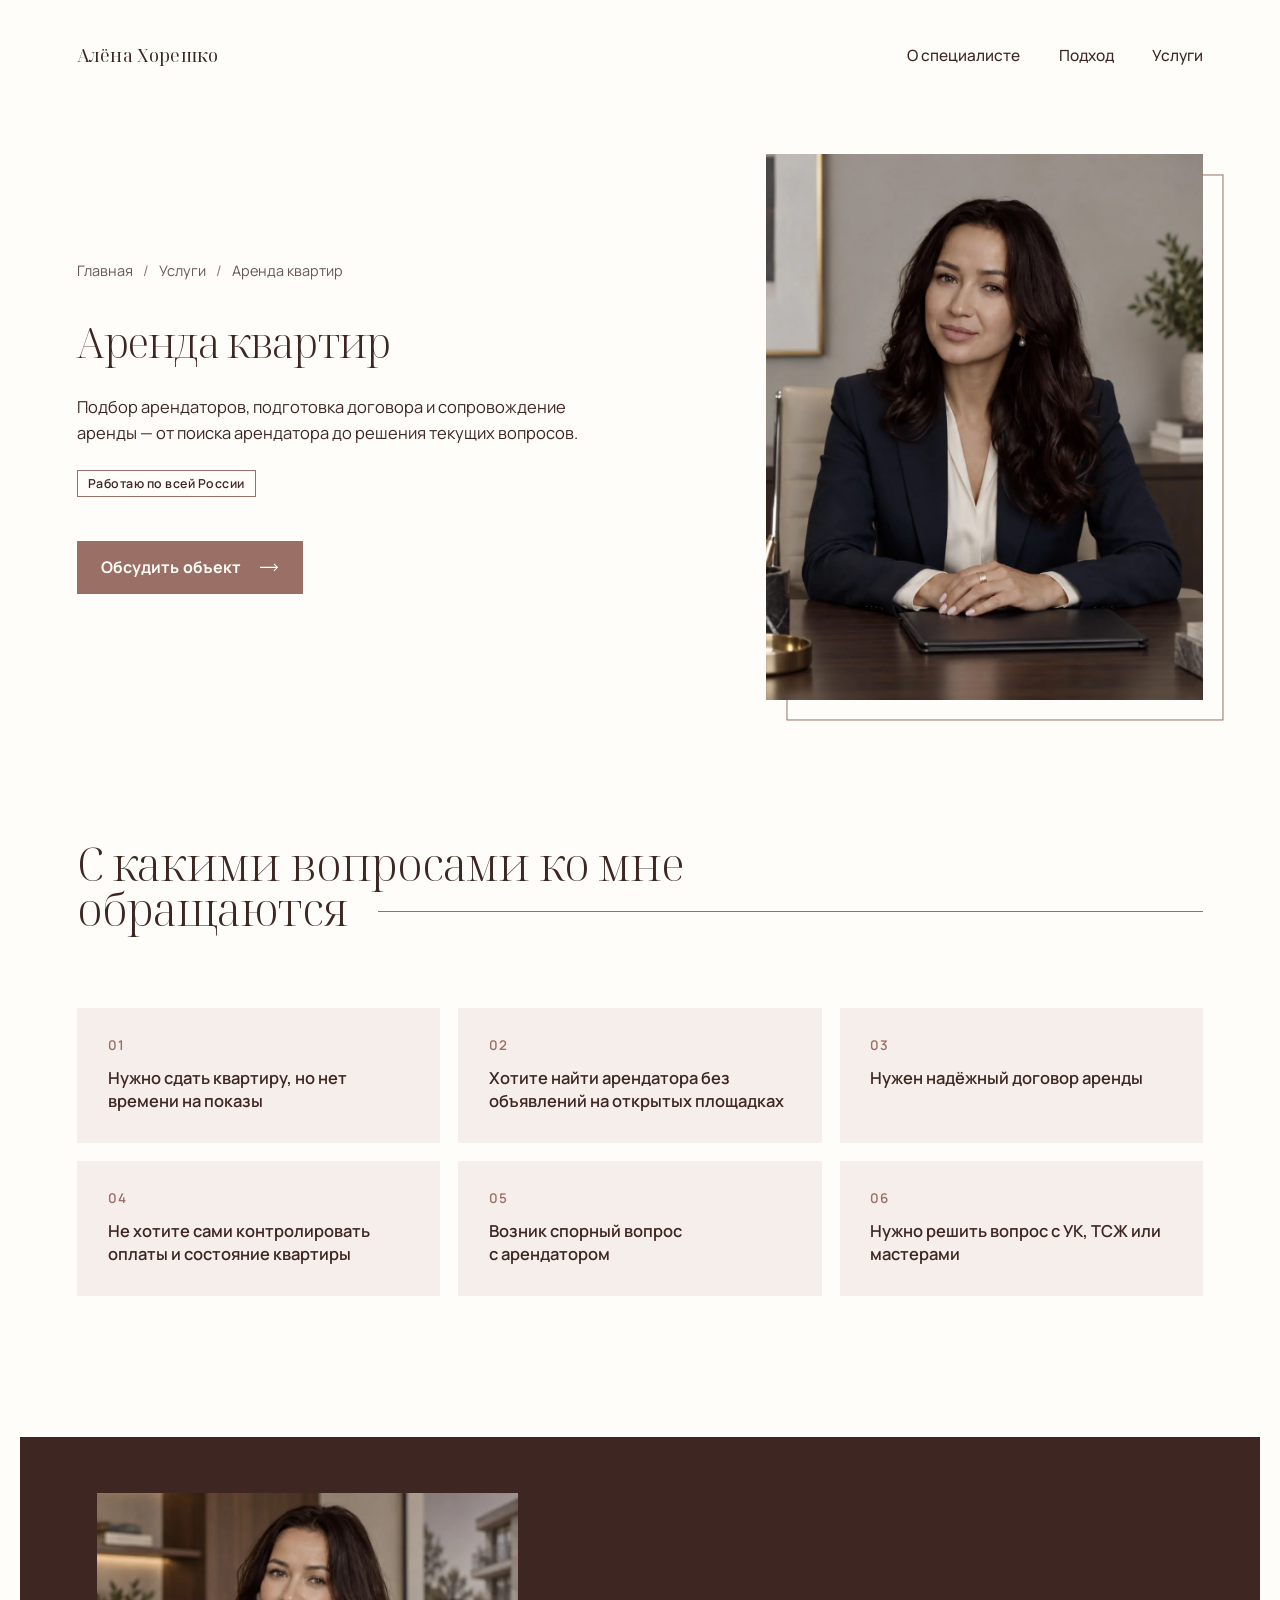
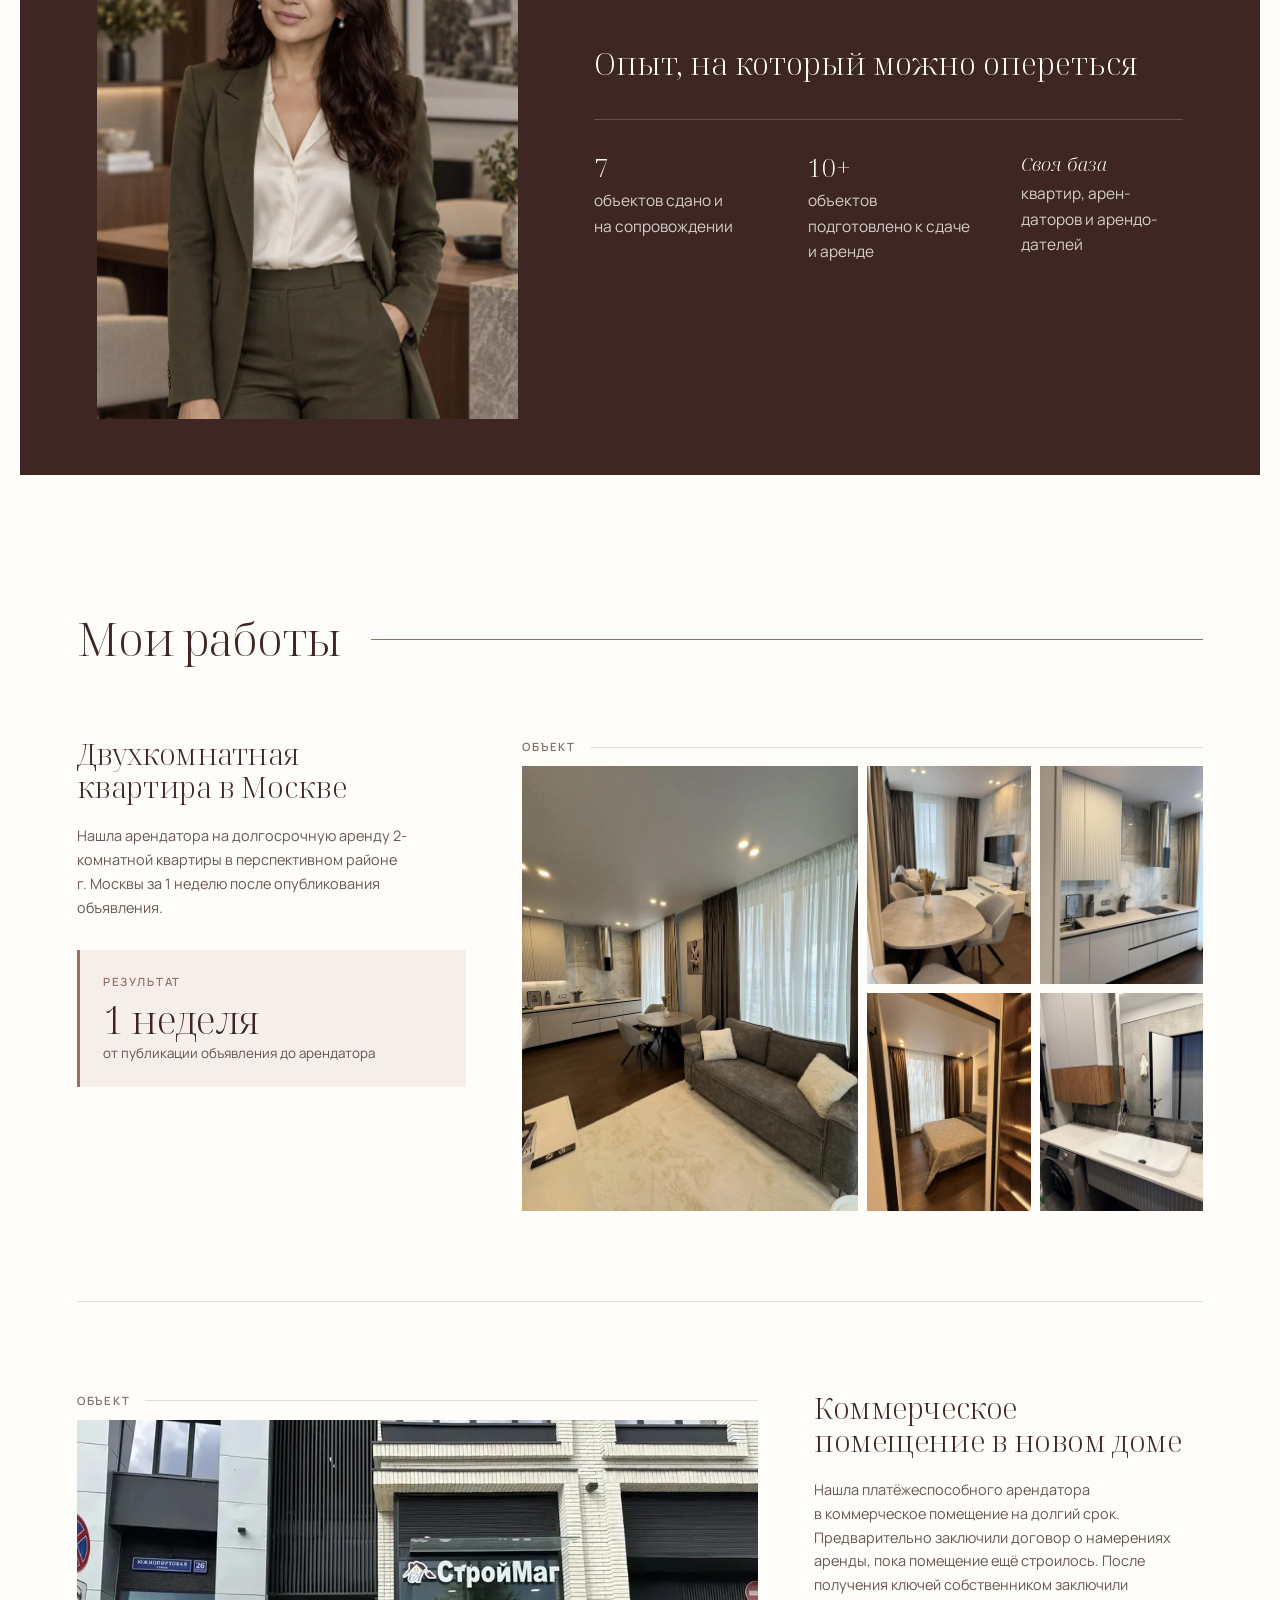
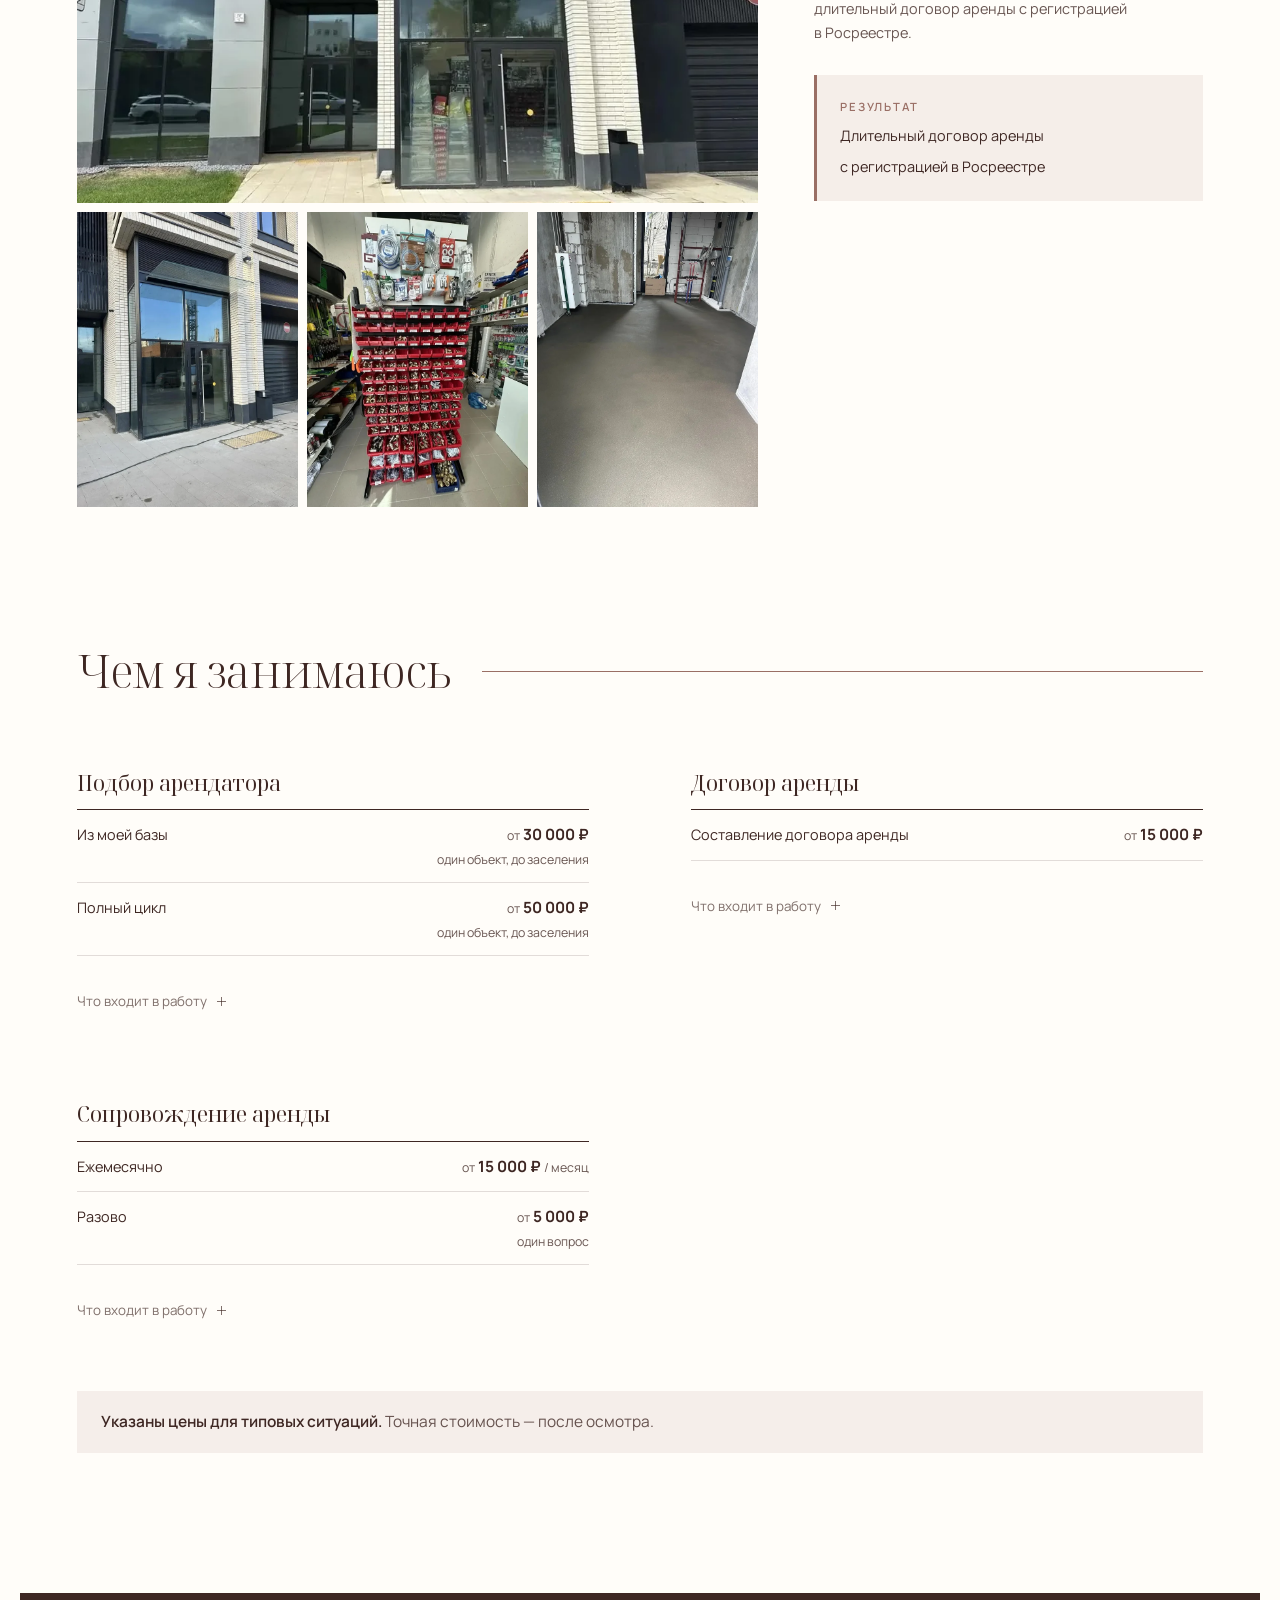
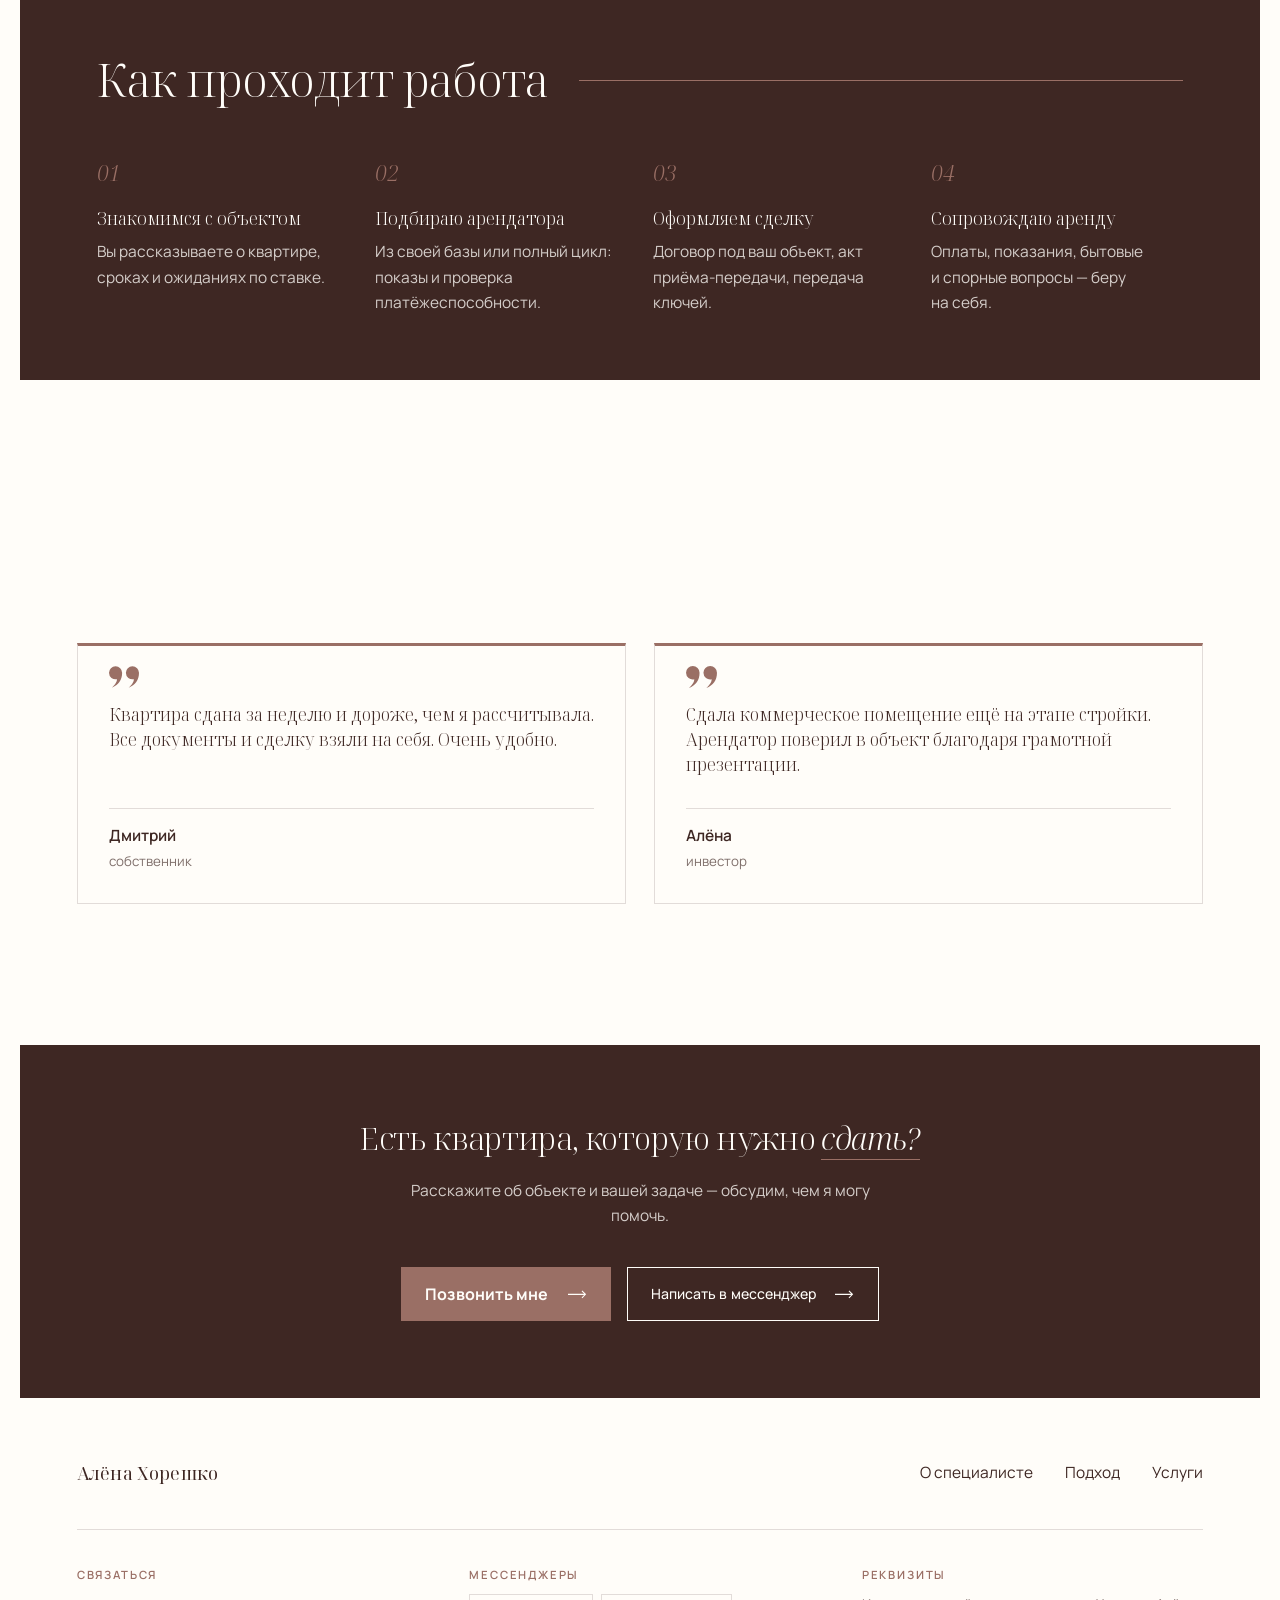
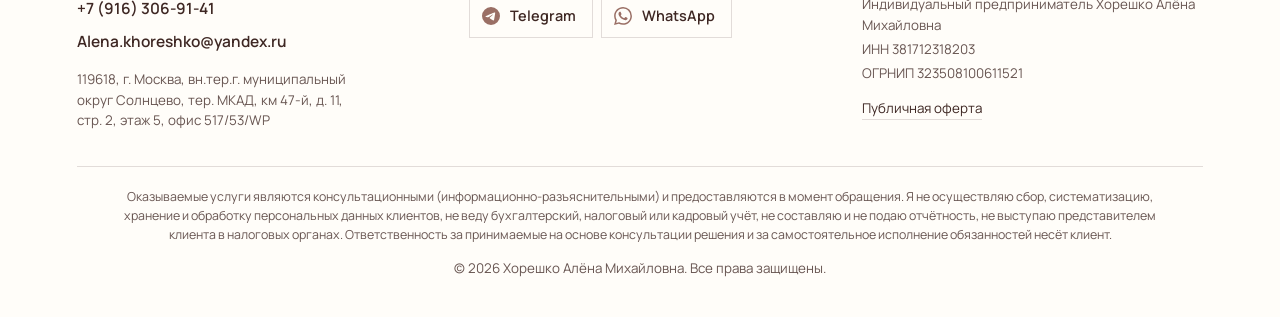
==== commit 941b2c27: "Откат размера текста на ноутбуке и планшете к предыдущему" ====
--- a/arenda-kvartir.html
+++ b/arenda-kvartir.html
@@ -23,7 +23,7 @@
   <link rel="preconnect" href="https://fonts.googleapis.com">
   <link rel="preconnect" href="https://fonts.gstatic.com" crossorigin>
   <link rel="stylesheet" href="https://fonts.googleapis.com/css2?family=Manrope:wght@400;500;600;700&amp;family=Noto+Serif+Display:ital,wght@0,300;0,400;1,300;1,400&amp;display=swap">
-  <link rel="stylesheet" href="assets/css/style.css?v=20260929122101">
+  <link rel="stylesheet" href="assets/css/style.css?v=20260930184800">
 
   <script type="application/ld+json">
   {
@@ -542,7 +542,7 @@
       <ul class="contact-modal__list">
         <li><span class="contact-modal__label">Телефон</span><a href="tel:+79163069141">+7&nbsp;(916)&nbsp;306&#8209;91&#8209;41</a></li>
         <li><span class="contact-modal__label">Почта</span><a href="mailto:Alena.khoreshko@yandex.ru">Alena.khoreshko@yandex.ru</a></li>
-        <li><span class="contact-modal__label">Адрес</span><span>119618, г.&nbsp;Москва, вн.тер.г. муниципальный округ Солнцево, тер. МКАД, км&nbsp;47&#8209;й, д.&nbsp;11, стр.&nbsp;2, этаж&nbsp;5, офис 517/53/WP</span></li>
+        <li><span class="contact-modal__label">Адрес офиса</span><span>119618, г.&nbsp;Москва, вн.тер.г. муниципальный округ Солнцево, тер. МКАД, км&nbsp;47&#8209;й, д.&nbsp;11, стр.&nbsp;2, этаж&nbsp;5, офис 517/53/WP</span></li>
       </ul>
       <!-- ЗАМЕНИТЬ: точные ссылки на Telegram и WhatsApp пришлёт заказчик -->
       <ul class="contact-modal__messengers">
@@ -552,6 +552,6 @@
     </div>
   </dialog>
 
-  <script src="assets/js/main.js?v=20260929122101" defer></script>
+  <script src="assets/js/main.js?v=20260930184800" defer></script>
 </body>
 </html>
--- a/assets/css/style.css
+++ b/assets/css/style.css
@@ -2014,10 +2014,10 @@
 
 /* планшет и ноутбук (768–1919): весь текст чуть крупнее; телефон и ≥1920 не меняются */
 @media (min-width: 1200px) and (max-width: 1919px) {
-  html { font-size: 112.5%; }                /* 18px вместо 15px */
+  html { font-size: 103.125%; }              /* 16.5px вместо 15px */
 }
 @media (min-width: 768px) and (max-width: 1199px) {
-  html { font-size: 106.25%; }               /* 17px вместо 14px */
+  html { font-size: 96.875%; }               /* 15.5px вместо 14px */
 }
 /* блок «Опыт» на планшете: длинные слова («международное», «подготовлено») помещаются в колонку */
 @media (min-width: 768px) and (max-width: 1199px) {
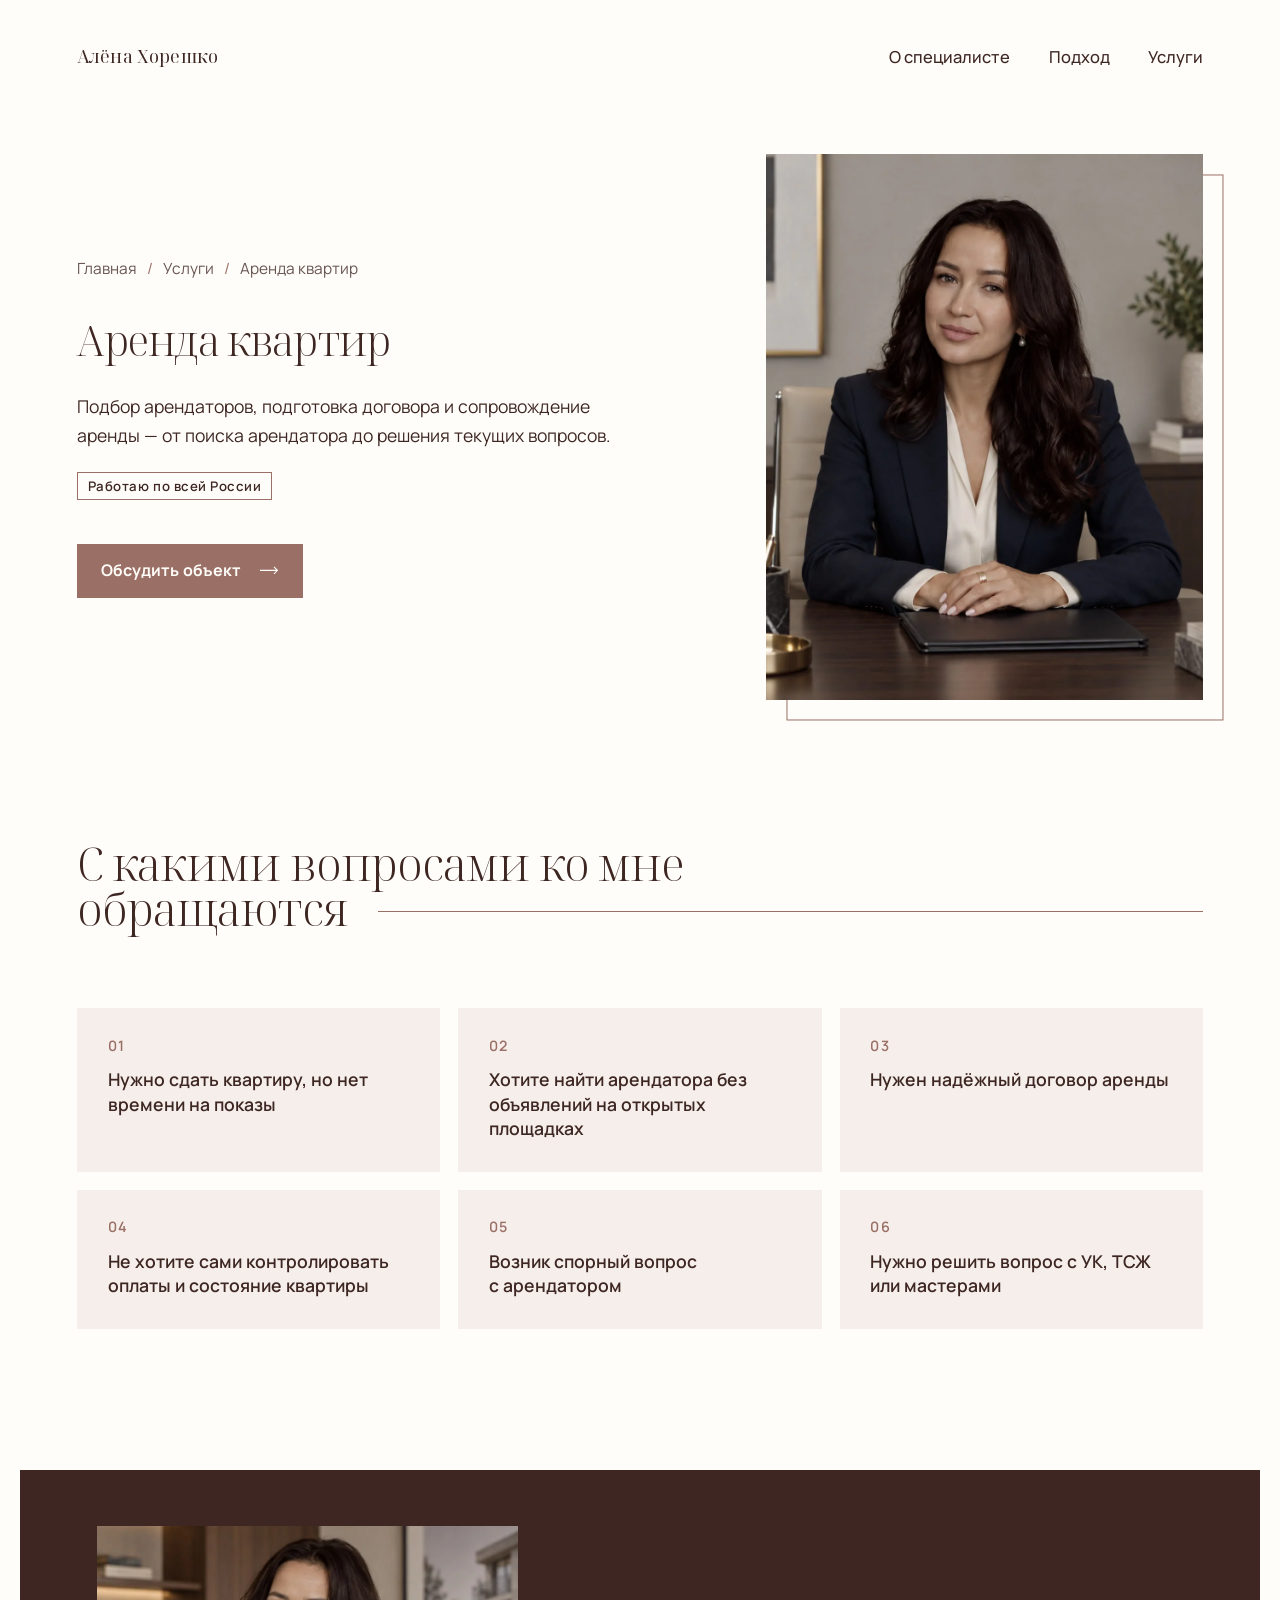
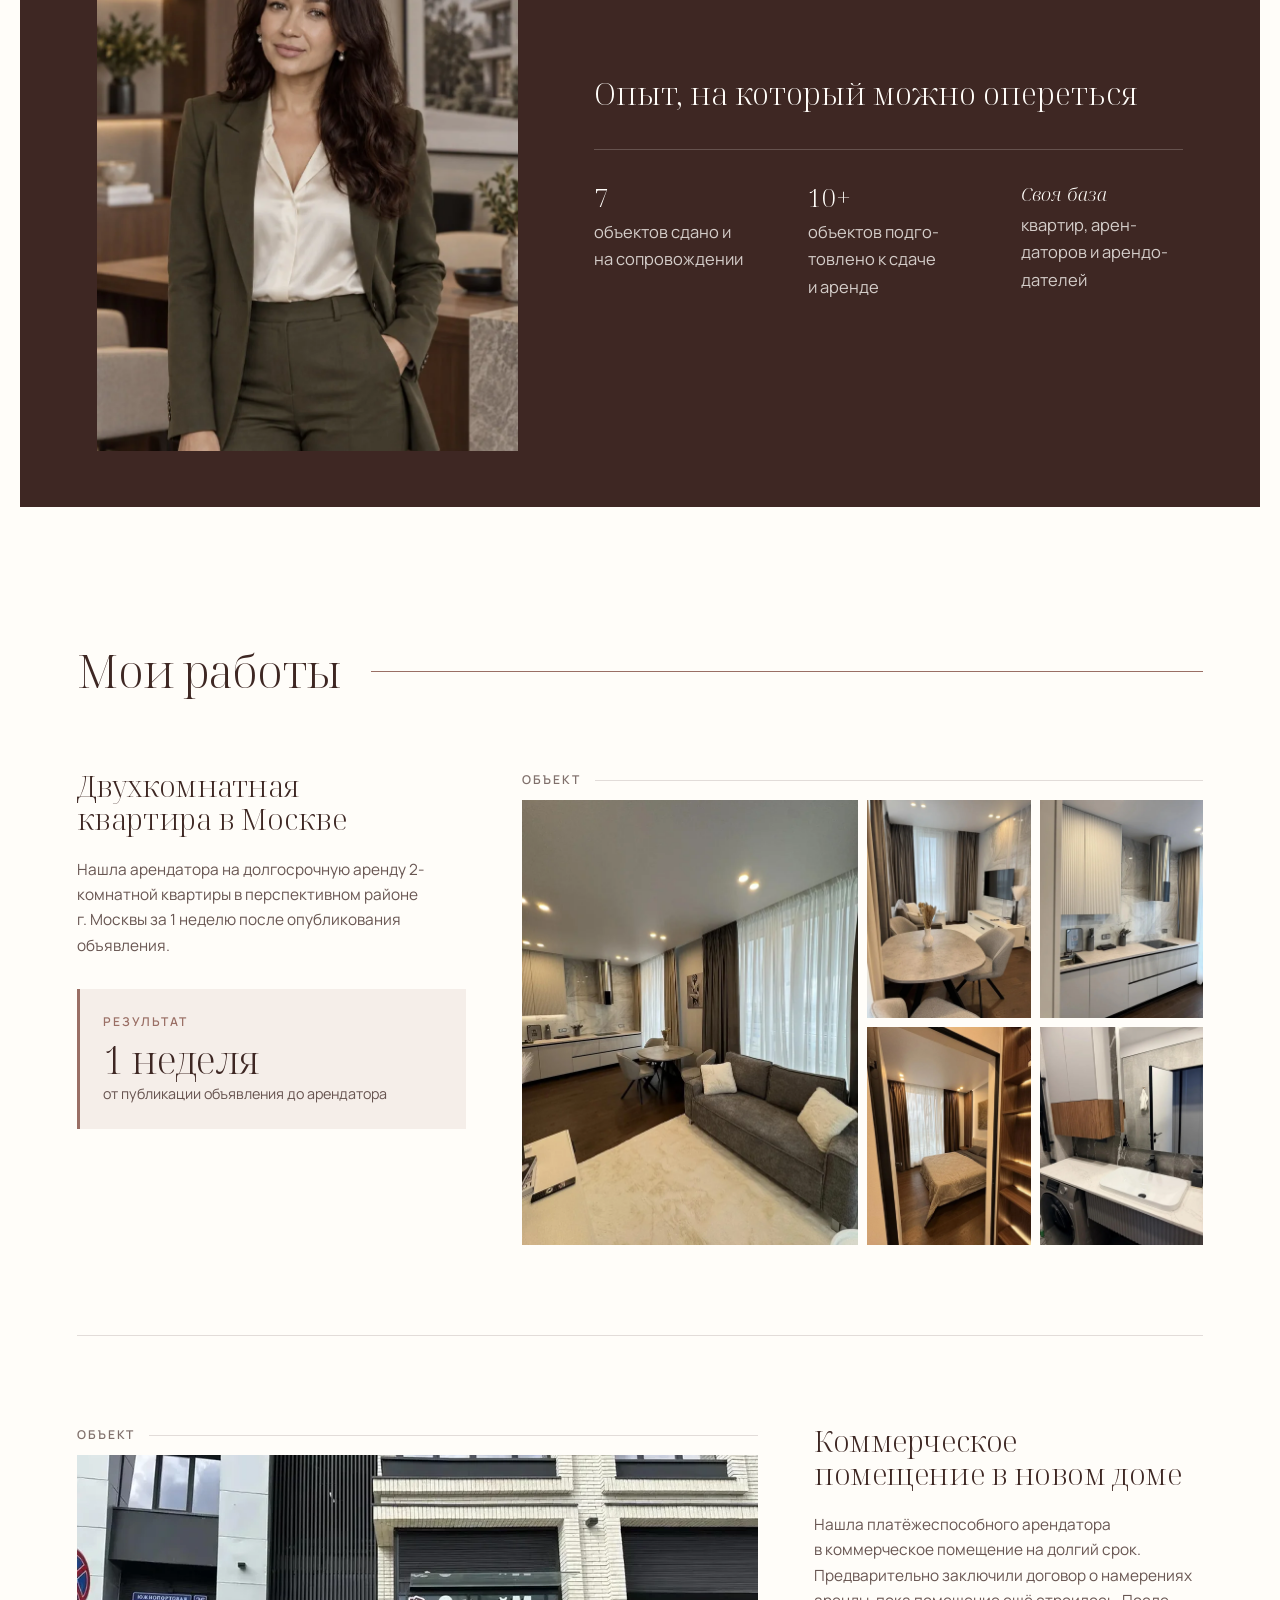
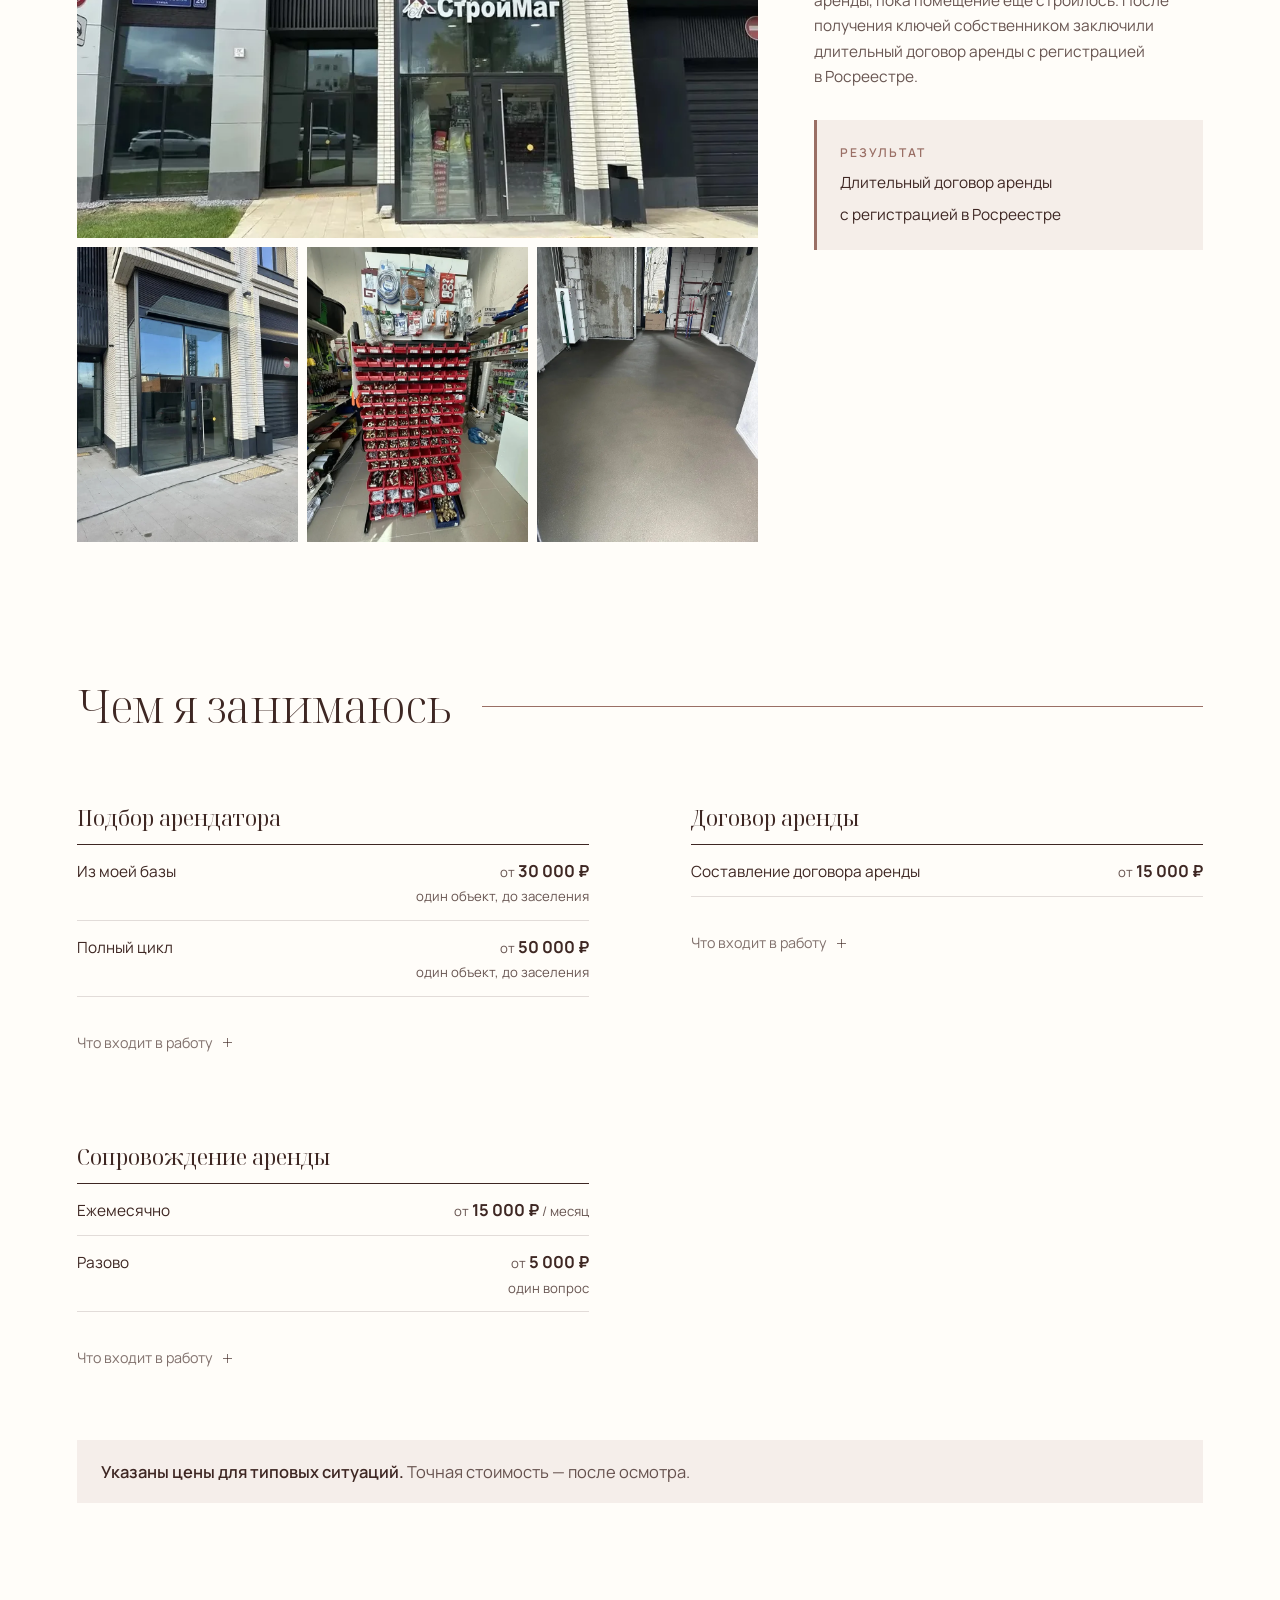
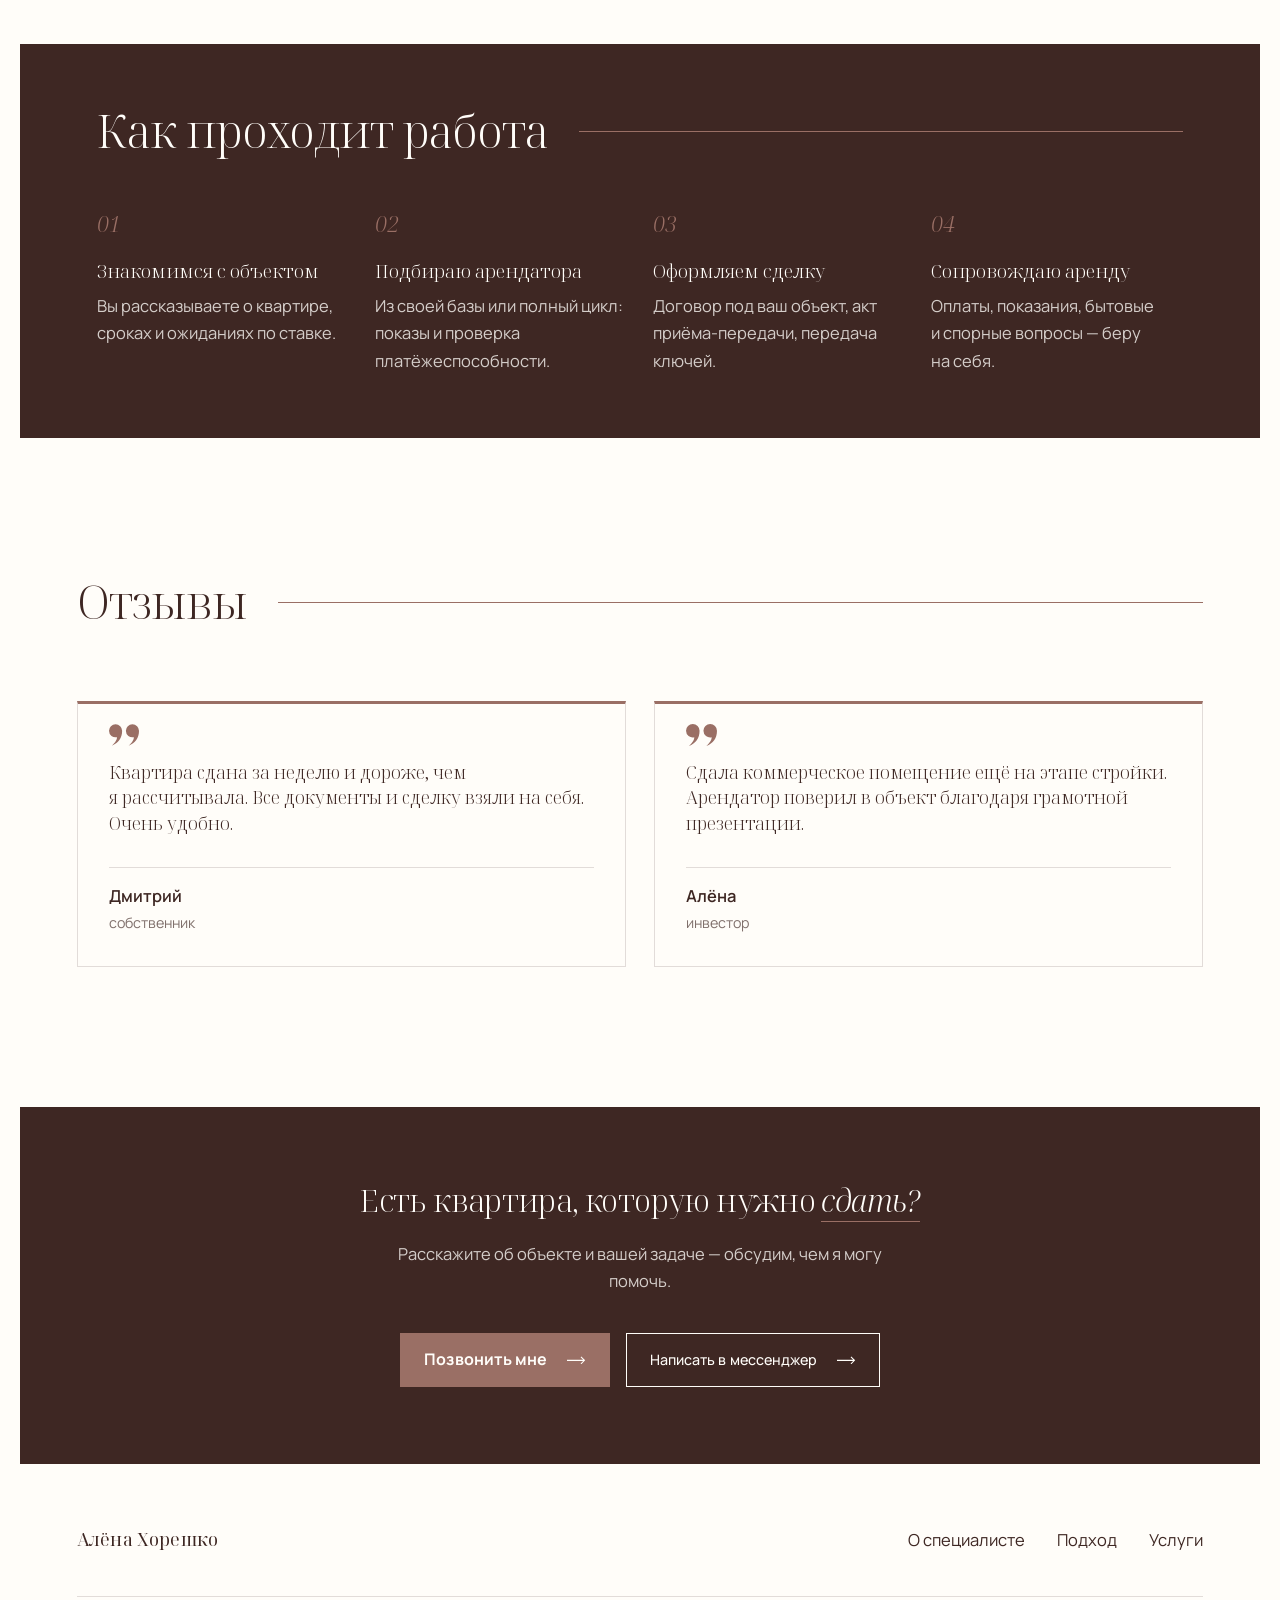
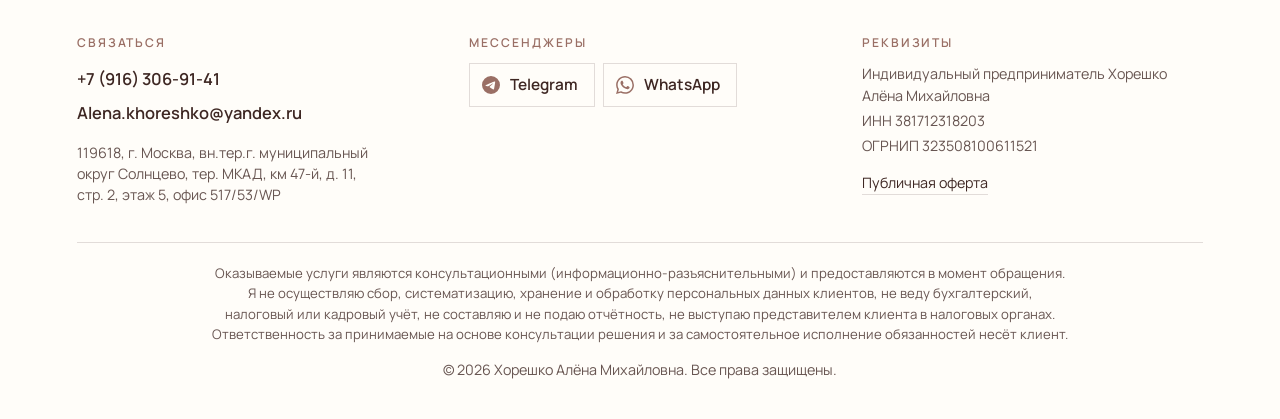
==== commit 764552a8: "Основной текст крупнее, заголовки блоков прежнего размера" ====
--- a/arenda-kvartir.html
+++ b/arenda-kvartir.html
@@ -23,7 +23,7 @@
   <link rel="preconnect" href="https://fonts.googleapis.com">
   <link rel="preconnect" href="https://fonts.gstatic.com" crossorigin>
   <link rel="stylesheet" href="https://fonts.googleapis.com/css2?family=Manrope:wght@400;500;600;700&amp;family=Noto+Serif+Display:ital,wght@0,300;0,400;1,300;1,400&amp;display=swap">
-  <link rel="stylesheet" href="assets/css/style.css?v=20260930184800">
+  <link rel="stylesheet" href="assets/css/style.css?v=20260930194450">
 
   <script type="application/ld+json">
   {
@@ -231,7 +231,7 @@
             </li>
             <li class="exp-item">
               <span class="exp-item__value">10+</span>
-              <span class="exp-item__label">объектов подготовлено к&nbsp;сдаче и&nbsp;аренде</span>
+              <span class="exp-item__label">объектов подго&shy;товлено к&nbsp;сдаче и&nbsp;аренде</span>
             </li>
             <li class="exp-item">
               <span class="exp-item__value exp-item__value--word">Своя база</span>
@@ -552,6 +552,6 @@
     </div>
   </dialog>
 
-  <script src="assets/js/main.js?v=20260930184800" defer></script>
+  <script src="assets/js/main.js?v=20260930194450" defer></script>
 </body>
 </html>
--- a/assets/css/style.css
+++ b/assets/css/style.css
@@ -35,7 +35,7 @@
 /* ---------- reset ---------- */
 *, *::before, *::after { box-sizing: border-box; }
 html {
-  font-size: 93.75%;                 /* 15px — базовый размер всего текста */
+  font-size: 100%;                  /* 16px — базовый размер всего текста (заголовки блоков пересчитаны, их размер прежний) */
   -webkit-text-size-adjust: 100%;
   text-size-adjust: 100%;
   scroll-behavior: smooth;
@@ -165,7 +165,7 @@
 }
 .logo {
   font-family: var(--font-serif);
-  font-size: clamp(1.0625rem, 1.38vw, 1.3125rem);
+  font-size: clamp(0.9961rem, 1.38vw, 1.2305rem);
   font-weight: 400;
   letter-spacing: .01em;
   text-decoration: none;
@@ -259,7 +259,7 @@
 .hero__title {
   font-family: var(--font-serif);
   font-weight: 300;
-  font-size: clamp(1.9375rem, 3.45vw, 3.875rem);
+  font-size: clamp(1.8164rem, 3.45vw, 3.6328rem);
   line-height: 1.02;
   letter-spacing: -.02em;
   text-wrap: balance;
@@ -308,7 +308,7 @@
 .section-head__title {
   font-family: var(--font-serif);
   font-weight: 300;
-  font-size: clamp(1.75rem, 3.53vw, 3.3125rem);
+  font-size: clamp(1.6406rem, 3.53vw, 3.1055rem);
   line-height: 1;
   letter-spacing: -.02em;
 }
@@ -695,7 +695,7 @@
 .cta__title {
   font-family: var(--font-serif);
   font-weight: 300;
-  font-size: clamp(1.4375rem, 2.39vw, 2.3125rem);
+  font-size: clamp(1.3477rem, 2.39vw, 2.168rem);
   line-height: 1.08;
   letter-spacing: -.02em;
   text-wrap: balance;
@@ -815,7 +815,7 @@
 .page-hero__title {
   font-family: var(--font-serif);
   font-weight: 300;
-  font-size: clamp(1.5625rem, 3.25vw, 3.5625rem);
+  font-size: clamp(1.4648rem, 3.25vw, 3.3398rem);
   overflow-wrap: break-word;
   hyphens: auto;
   line-height: 1;
@@ -1002,7 +1002,7 @@
   object-fit: cover;
   object-position: 50% 20%;
 }
-.exp--photo .exp__title { font-size: clamp(1.4375rem, 2.39vw, 2.125rem); }
+.exp--photo .exp__title { font-size: clamp(1.3477rem, 2.39vw, 1.9922rem); }
 .exp--photo .exp__list {
   grid-template-columns: repeat(3, minmax(0, 1fr));
   column-gap: clamp(20px, 3vw, 48px);
@@ -1034,7 +1034,7 @@
 .exp__title {
   font-family: var(--font-serif);
   font-weight: 300;
-  font-size: clamp(1.25rem, 1.98vw, 1.75rem);
+  font-size: clamp(1.1719rem, 1.98vw, 1.6406rem);
   line-height: 1.1;
 }
 .exp__list {
@@ -1304,7 +1304,7 @@
     padding-bottom: max(40px, 3vw);
     padding-left: max(20px, 5.6vw);
   }
-  .hero__title { font-size: max(2.25rem, 4.4vw); line-height: 1.04; }   /* на 1919px ≈ 84px, как исходный десктоп */
+  .hero__title { font-size: max(2.1094rem, 4.4vw); line-height: 1.04; }   /* на 1919px ≈ 84px, как исходный десктоп */
   .hero__accent::after { width: max(48px, 9vw); }
   .hero__lead { max-width: 36em; font-size: max(.9375rem, 1.04vw); margin-top: 1.9vw; }
   .hero__actions { margin-top: 3.3vw; gap: max(12px, .85vw); }
@@ -1319,7 +1319,7 @@
   .hero .btn__icon { width: max(16px, 1.15vw); }
   /* шапка главной: логотип и меню в тех же полях, что и текст первого экрана */
   body:not(.page-service) .site-header { --px: max(20px, 5.6vw); }
-  body:not(.page-service) .logo { font-size: max(1.0625rem, 1.25vw); }
+  body:not(.page-service) .logo { font-size: max(0.9961rem, 1.25vw); }
   body:not(.page-service) .site-nav__link { font-size: max(.8125rem, .8vw); }
   body:not(.page-service) .site-nav__list { gap: max(20px, 2.5vw); }
 }
@@ -1365,7 +1365,7 @@
 }
 
 @media (max-width: 1199px) {
-  html { font-size: 87.5%; }                 /* планшет: 14px */
+  html { font-size: 93.75%; }                 /* планшет: 15px */
   /* узкий десктоп и планшет: чуть плотнее вуаль под текстом */
   .hero::after {
     background: linear-gradient(90deg, rgba(255, 253, 249, .55) 0%, rgba(255, 253, 249, .3) 45%, rgba(255, 253, 249, 0) 66%);
@@ -1479,7 +1479,7 @@
   .page-hero__photo,
   .exp__photo { max-width: 420px; }
   .approach__aside > .quote { position: static; max-width: 440px; }
-  html { font-size: 87.5%; }                 /* телефон: 14px */
+  html { font-size: 93.75%; }                 /* телефон: 15px */
   /* телефон: компактнее по вертикали */
   :root { --section-gap: 64px; }
   .section { padding-top: var(--section-gap); }
@@ -1532,9 +1532,9 @@
   }
   .hero__content { width: 100%; padding: min(82vw, 420px) var(--pad) 24px; color: var(--bg); }
   .hero__lead { max-width: none; color: var(--bg); }
-  .hero__title { color: var(--bg); font-size: clamp(1.3125rem, 6.4vw, 2.0625rem); }
+  .hero__title { color: var(--bg); font-size: clamp(1.2305rem, 6.4vw, 1.9336rem); }
   .hero__accent { color: #D8ADA3; text-shadow: none; }
-  .section-head__title { font-size: clamp(1.25rem, 5.9vw, 1.5625rem); min-width: 0; }
+  .section-head__title { font-size: clamp(1.1719rem, 5.9vw, 1.4648rem); min-width: 0; }
   .hero__accent::after { display: none; }
   .hero__actions { flex-direction: column; align-items: stretch; }
   .btn { width: 100%; gap: 12px; padding: 11px 18px; font-size: .9375rem; }
@@ -1750,7 +1750,7 @@
   margin-top: 10px;
   font-family: var(--font-serif);
   font-weight: 300;
-  font-size: clamp(1.625rem, 3vw, 2.125rem);
+  font-size: clamp(1.5234rem, 3vw, 1.9922rem);
   line-height: 1.1;
   letter-spacing: -.02em;
 }
@@ -2014,10 +2014,18 @@
 
 /* планшет и ноутбук (768–1919): весь текст чуть крупнее; телефон и ≥1920 не меняются */
 @media (min-width: 1200px) and (max-width: 1919px) {
-  html { font-size: 103.125%; }              /* 16.5px вместо 15px */
+  html { font-size: 110%; }                  /* 17.6px */
 }
 @media (min-width: 768px) and (max-width: 1199px) {
-  html { font-size: 96.875%; }               /* 15.5px вместо 14px */
+  html { font-size: 103.3333%; }             /* 16.5px */
+}
+/* ноутбуки с масштабом Windows 125% / 150% (экран 1920 → в браузере 1536 / 1280px):
+   текст физически такого же размера, как на мониторе 1920 при 100%. Retina-экраны Mac (200%) не затрагиваются */
+@media (min-width: 1200px) and (max-width: 1919px) and (min-resolution: 1.2dppx) and (max-resolution: 1.4dppx) {
+  html { font-size: 80%; }                   /* 12.8px × 1.25 = 16 физических px */
+}
+@media (min-width: 1200px) and (max-width: 1919px) and (min-resolution: 1.45dppx) and (max-resolution: 1.7dppx) {
+  html { font-size: 66.6667%; }              /* 10.7px × 1.5 = 16 физических px */
 }
 /* блок «Опыт» на планшете: длинные слова («международное», «подготовлено») помещаются в колонку */
 @media (min-width: 768px) and (max-width: 1199px) {
@@ -2122,7 +2130,7 @@
   margin-top: 12px;
   font-family: var(--font-serif);
   font-weight: 300;
-  font-size: clamp(2rem, 4vw, 3.25rem);
+  font-size: clamp(1.875rem, 4vw, 3.0469rem);
   line-height: 1.05;
   letter-spacing: -.02em;
 }
@@ -2153,6 +2161,11 @@
 /* широкое фото сверху, под ним вертикальные (коммерческое помещение на странице аренды) */
 .hs-case__grid--wide.hs-case__grid--portrait li:not(:first-child) .hs-case__photo { aspect-ratio: 3 / 4; }
 
+/* телефон: колонка логотипа в подвале по его ширине */
+@media (max-width: 767px) {
+  .site-footer__top { grid-template-columns: max-content minmax(0, 1fr); }
+}
+
 @media print {
   .site-header, .hero__actions, .cta .btn { display: none; }
   .approach__inner, .cta, .result-card--wide { background: none; color: var(--main); }
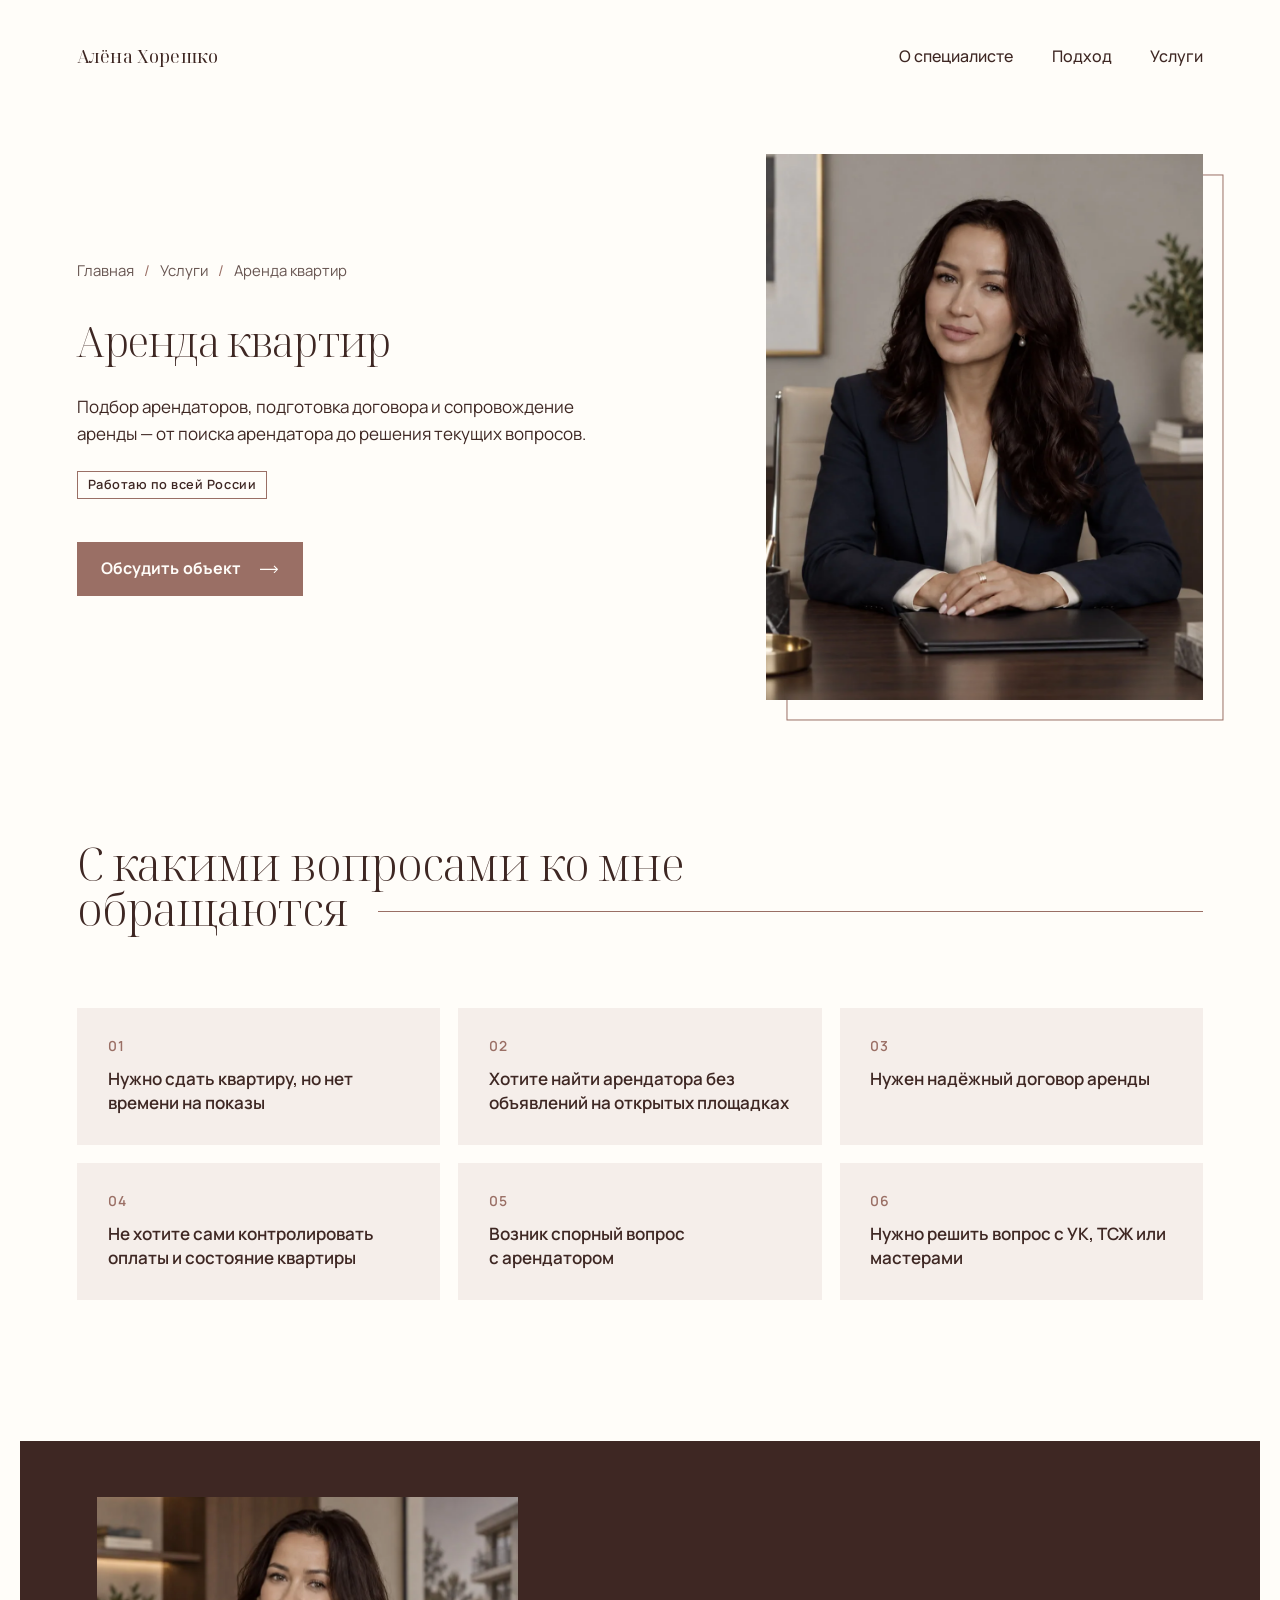
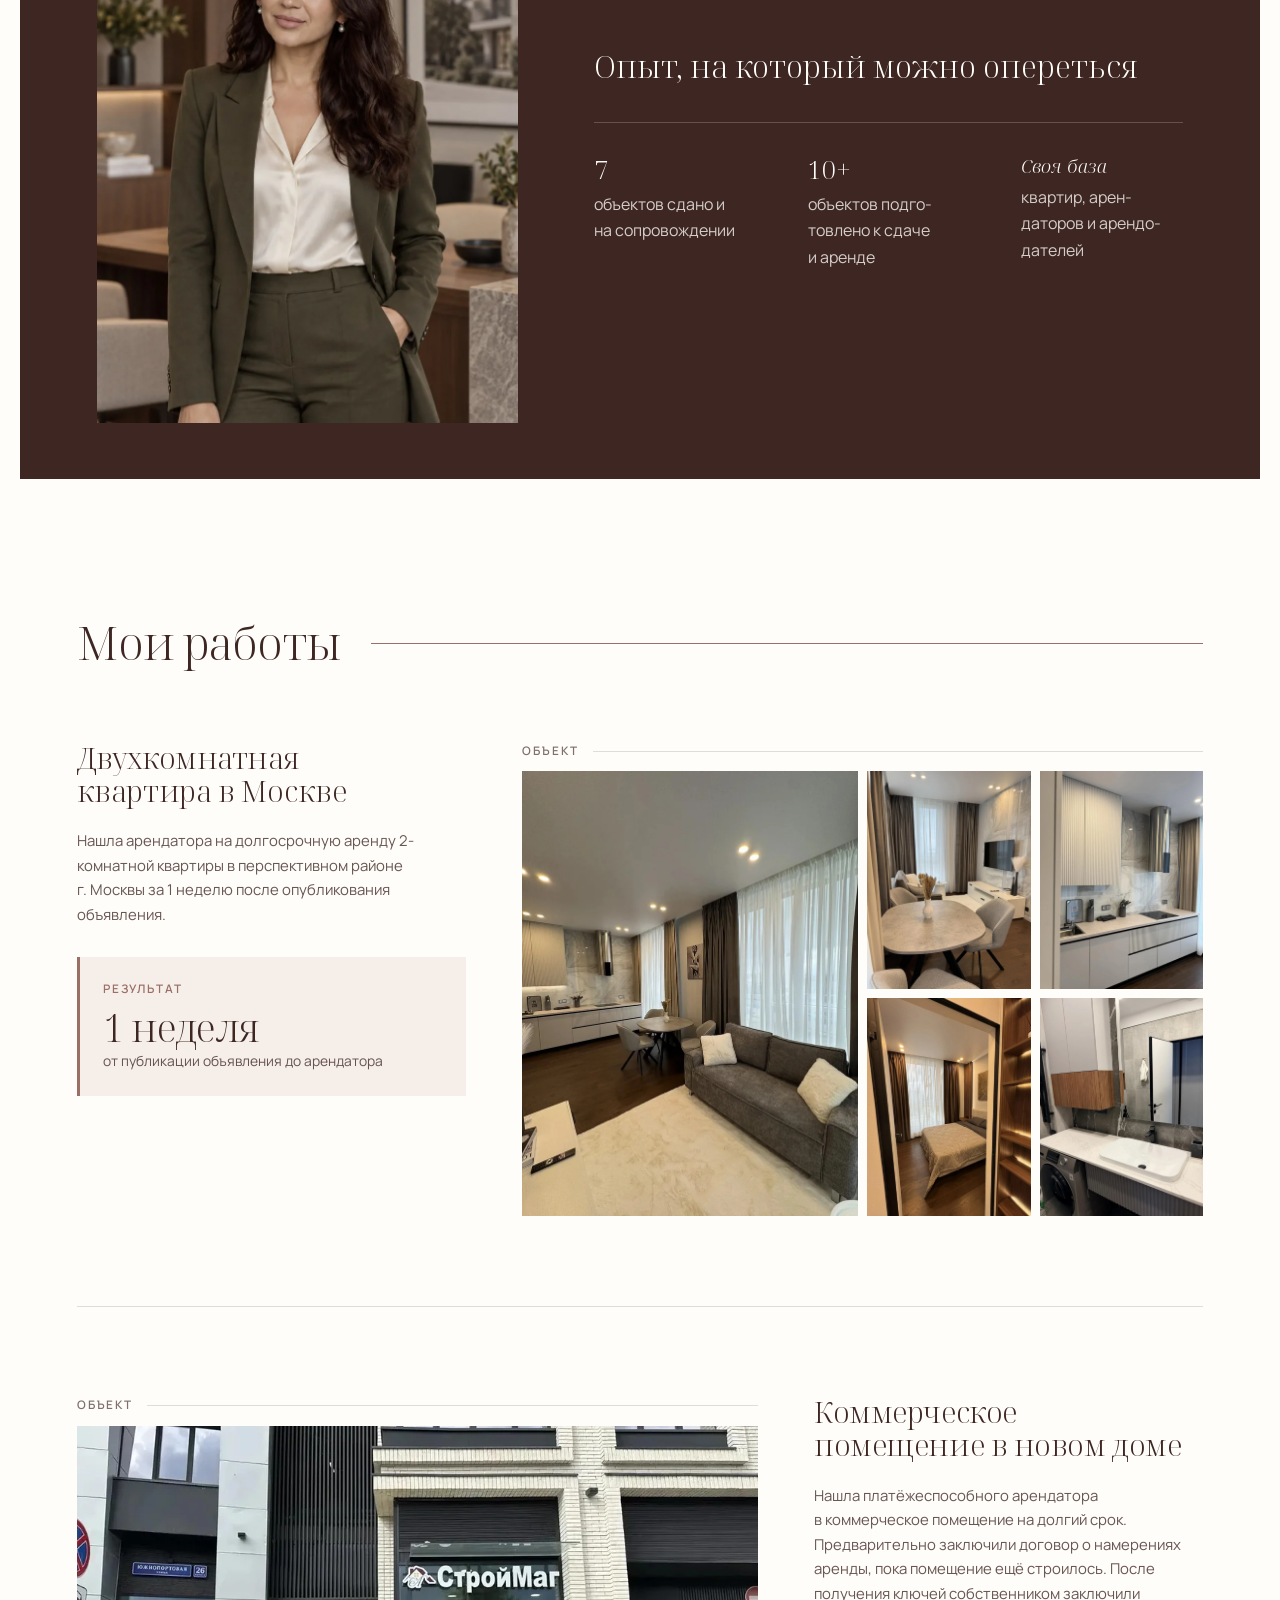
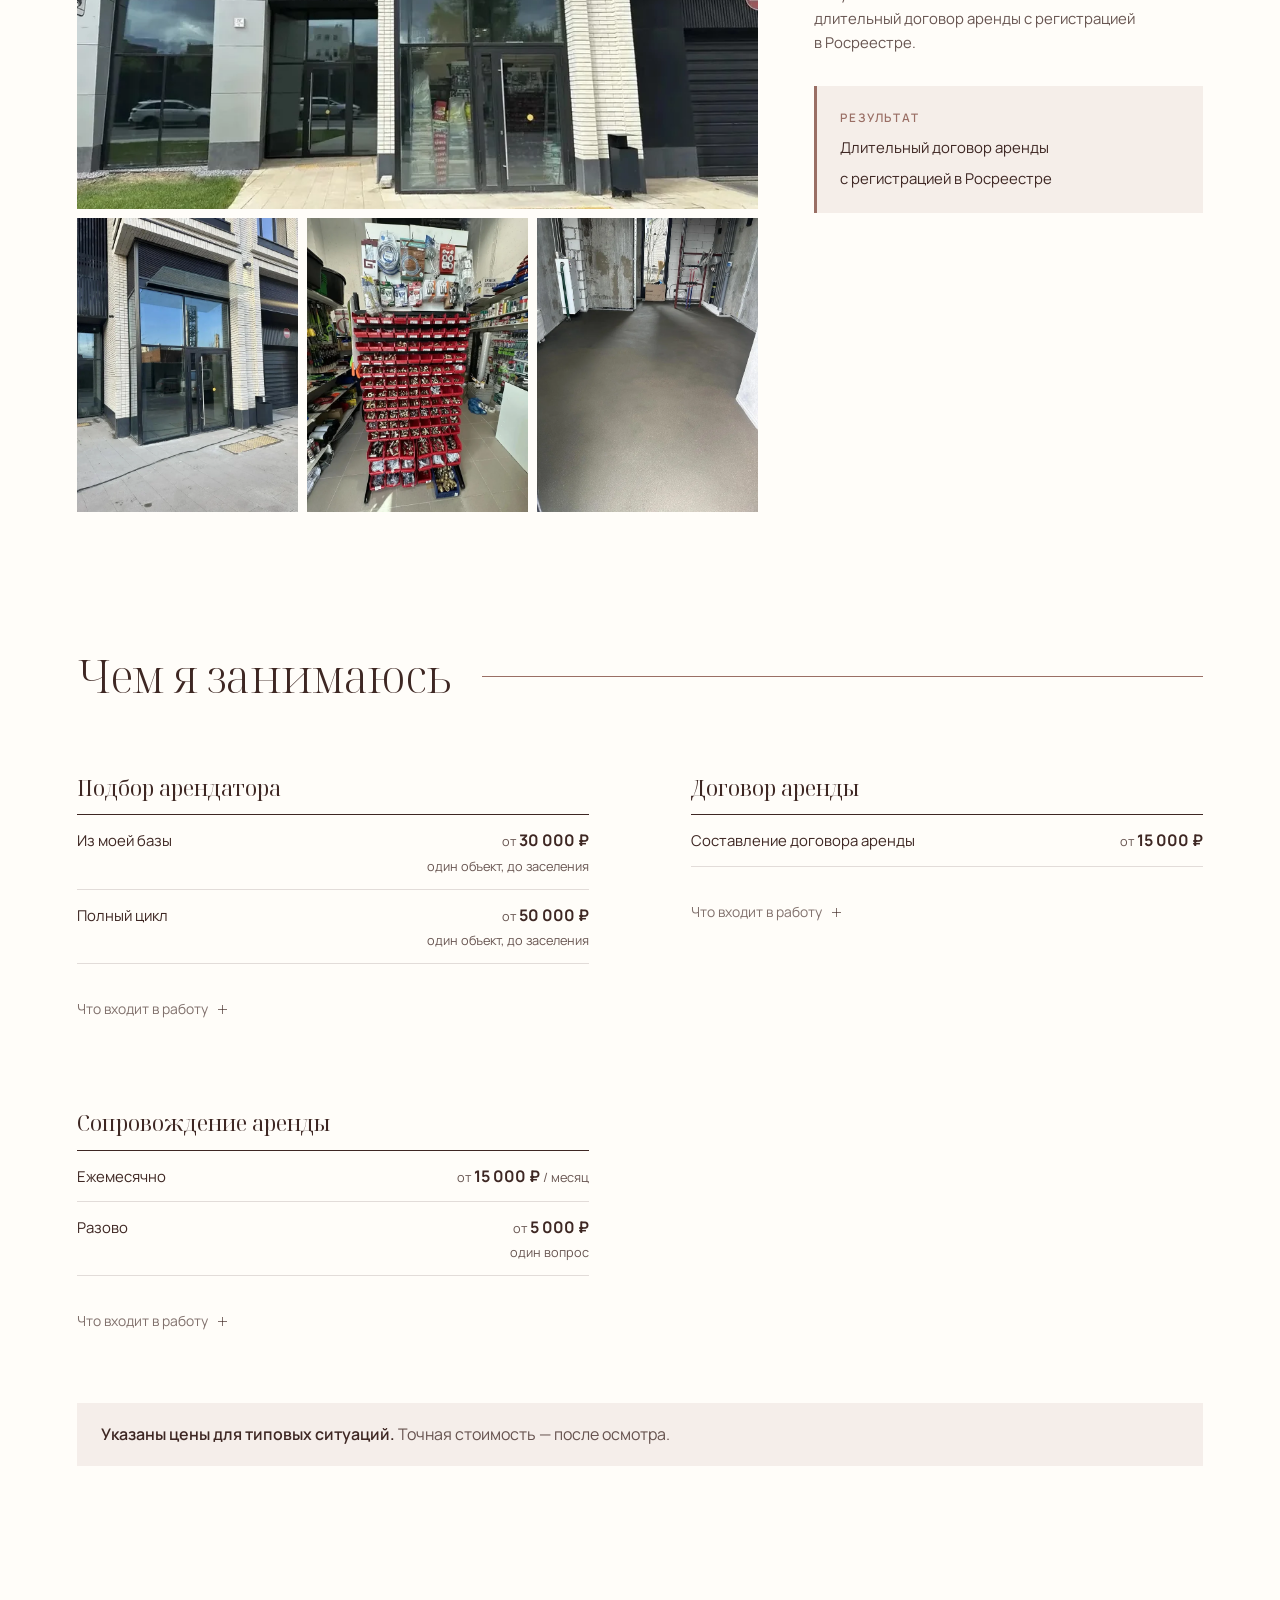
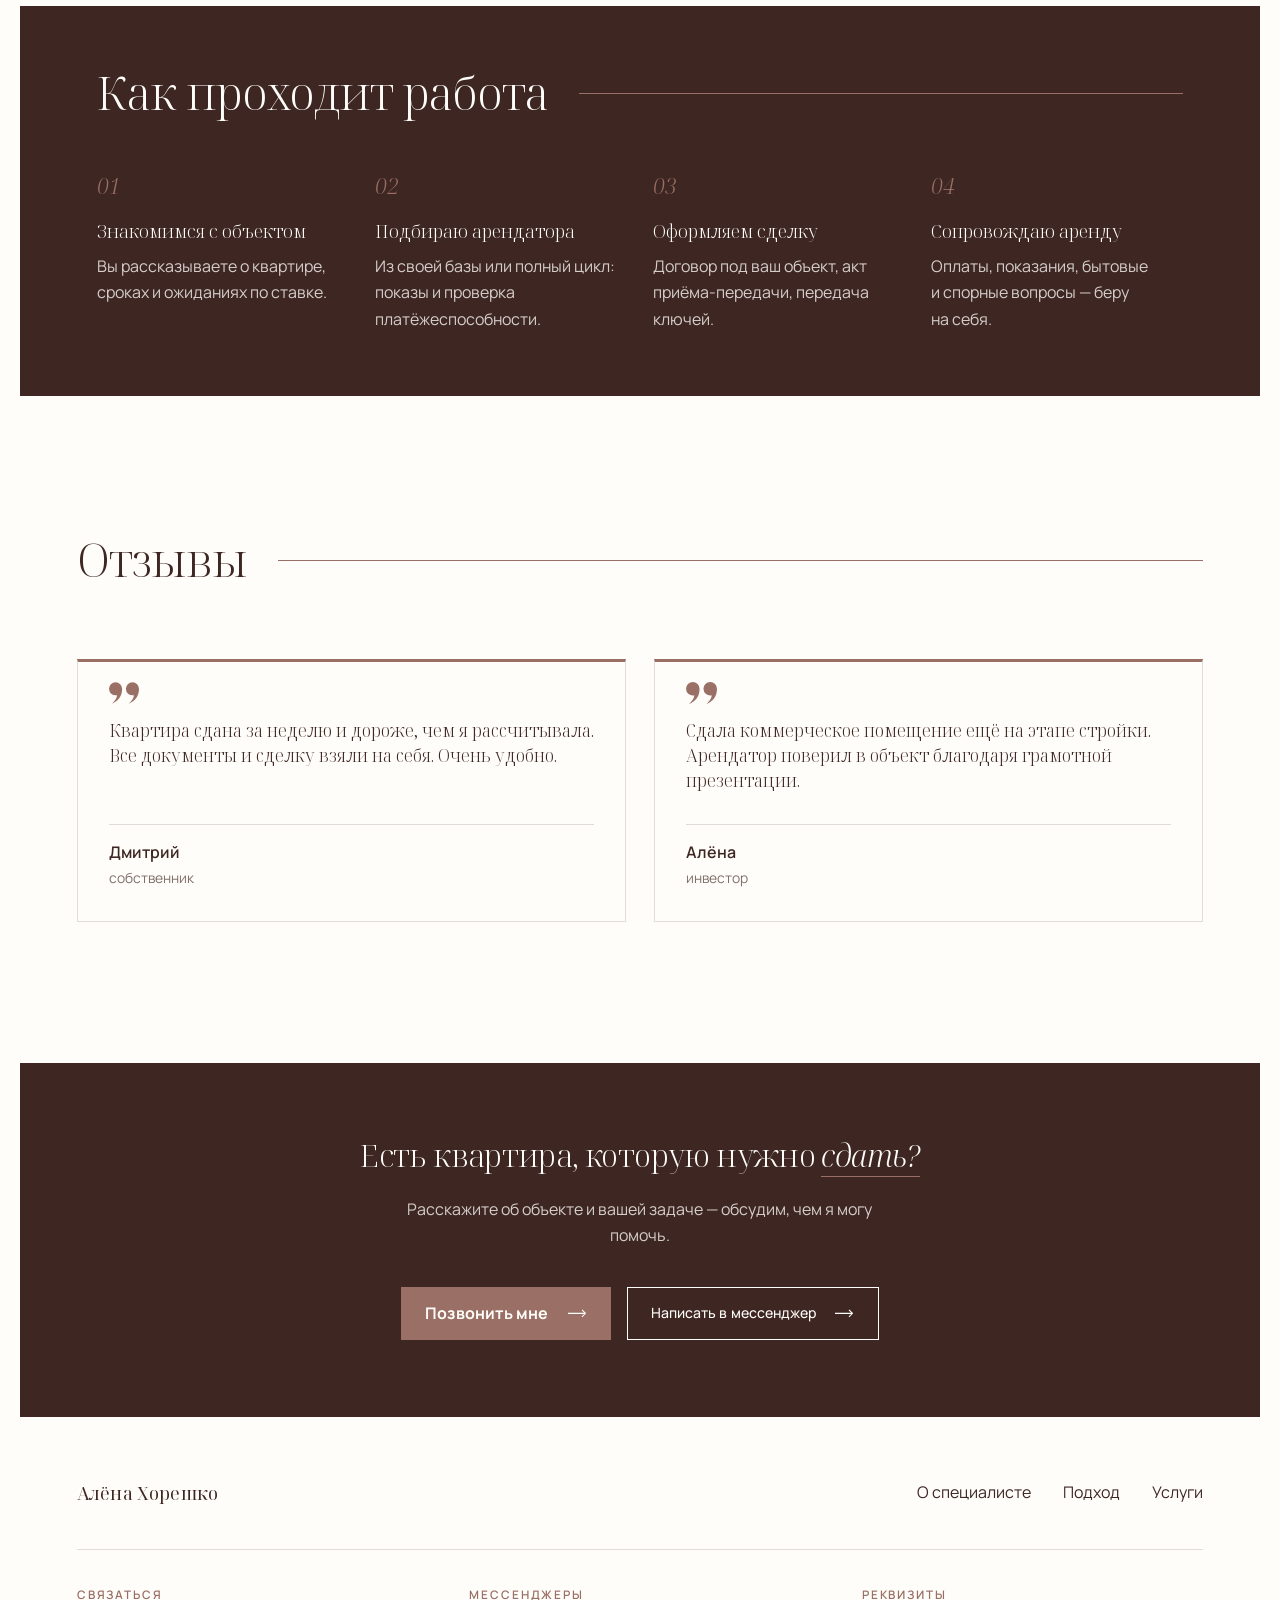
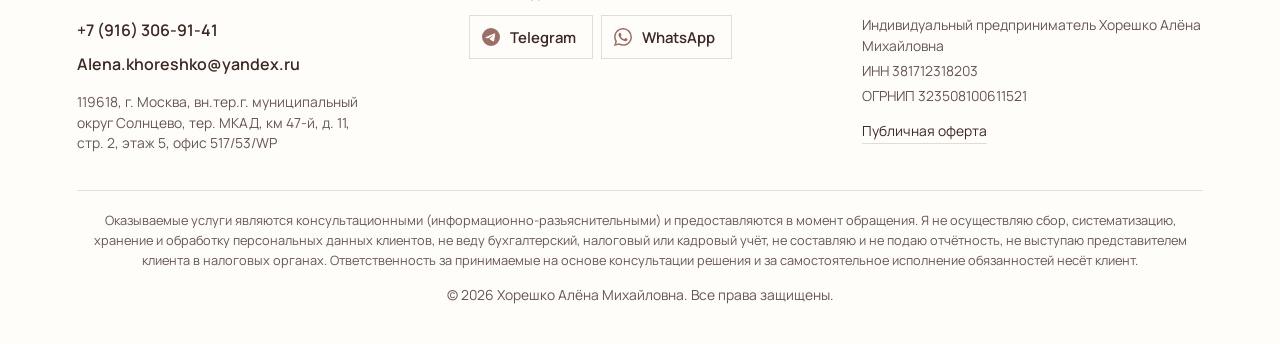
==== commit 88169437: "Основной текст чуть меньше, заголовки прежние" ====
--- a/arenda-kvartir.html
+++ b/arenda-kvartir.html
@@ -23,7 +23,7 @@
   <link rel="preconnect" href="https://fonts.googleapis.com">
   <link rel="preconnect" href="https://fonts.gstatic.com" crossorigin>
   <link rel="stylesheet" href="https://fonts.googleapis.com/css2?family=Manrope:wght@400;500;600;700&amp;family=Noto+Serif+Display:ital,wght@0,300;0,400;1,300;1,400&amp;display=swap">
-  <link rel="stylesheet" href="assets/css/style.css?v=20260930194450">
+  <link rel="stylesheet" href="assets/css/style.css?v=20261001000314">
 
   <script type="application/ld+json">
   {
@@ -552,6 +552,6 @@
     </div>
   </dialog>
 
-  <script src="assets/js/main.js?v=20260930194450" defer></script>
+  <script src="assets/js/main.js?v=20261001000314" defer></script>
 </body>
 </html>
--- a/assets/css/style.css
+++ b/assets/css/style.css
@@ -35,7 +35,7 @@
 /* ---------- reset ---------- */
 *, *::before, *::after { box-sizing: border-box; }
 html {
-  font-size: 100%;                  /* 16px — базовый размер всего текста (заголовки блоков пересчитаны, их размер прежний) */
+  font-size: 96.875%;               /* 15.5px — базовый размер всего текста (заголовки блоков пересчитаны, их размер прежний) */
   -webkit-text-size-adjust: 100%;
   text-size-adjust: 100%;
   scroll-behavior: smooth;
@@ -165,7 +165,7 @@
 }
 .logo {
   font-family: var(--font-serif);
-  font-size: clamp(0.9961rem, 1.38vw, 1.2305rem);
+  font-size: clamp(1.0282rem, 1.38vw, 1.2702rem);
   font-weight: 400;
   letter-spacing: .01em;
   text-decoration: none;
@@ -259,7 +259,7 @@
 .hero__title {
   font-family: var(--font-serif);
   font-weight: 300;
-  font-size: clamp(1.8164rem, 3.45vw, 3.6328rem);
+  font-size: clamp(1.875rem, 3.45vw, 3.75rem);
   line-height: 1.02;
   letter-spacing: -.02em;
   text-wrap: balance;
@@ -308,7 +308,7 @@
 .section-head__title {
   font-family: var(--font-serif);
   font-weight: 300;
-  font-size: clamp(1.6406rem, 3.53vw, 3.1055rem);
+  font-size: clamp(1.6935rem, 3.53vw, 3.2057rem);
   line-height: 1;
   letter-spacing: -.02em;
 }
@@ -695,7 +695,7 @@
 .cta__title {
   font-family: var(--font-serif);
   font-weight: 300;
-  font-size: clamp(1.3477rem, 2.39vw, 2.168rem);
+  font-size: clamp(1.3912rem, 2.39vw, 2.2379rem);
   line-height: 1.08;
   letter-spacing: -.02em;
   text-wrap: balance;
@@ -815,7 +815,7 @@
 .page-hero__title {
   font-family: var(--font-serif);
   font-weight: 300;
-  font-size: clamp(1.4648rem, 3.25vw, 3.3398rem);
+  font-size: clamp(1.5121rem, 3.25vw, 3.4475rem);
   overflow-wrap: break-word;
   hyphens: auto;
   line-height: 1;
@@ -1002,7 +1002,7 @@
   object-fit: cover;
   object-position: 50% 20%;
 }
-.exp--photo .exp__title { font-size: clamp(1.3477rem, 2.39vw, 1.9922rem); }
+.exp--photo .exp__title { font-size: clamp(1.3912rem, 2.39vw, 2.0565rem); }
 .exp--photo .exp__list {
   grid-template-columns: repeat(3, minmax(0, 1fr));
   column-gap: clamp(20px, 3vw, 48px);
@@ -1034,7 +1034,7 @@
 .exp__title {
   font-family: var(--font-serif);
   font-weight: 300;
-  font-size: clamp(1.1719rem, 1.98vw, 1.6406rem);
+  font-size: clamp(1.2097rem, 1.98vw, 1.6935rem);
   line-height: 1.1;
 }
 .exp__list {
@@ -1304,7 +1304,7 @@
     padding-bottom: max(40px, 3vw);
     padding-left: max(20px, 5.6vw);
   }
-  .hero__title { font-size: max(2.1094rem, 4.4vw); line-height: 1.04; }   /* на 1919px ≈ 84px, как исходный десктоп */
+  .hero__title { font-size: max(2.1774rem, 4.4vw); line-height: 1.04; }   /* на 1919px ≈ 84px, как исходный десктоп */
   .hero__accent::after { width: max(48px, 9vw); }
   .hero__lead { max-width: 36em; font-size: max(.9375rem, 1.04vw); margin-top: 1.9vw; }
   .hero__actions { margin-top: 3.3vw; gap: max(12px, .85vw); }
@@ -1319,7 +1319,7 @@
   .hero .btn__icon { width: max(16px, 1.15vw); }
   /* шапка главной: логотип и меню в тех же полях, что и текст первого экрана */
   body:not(.page-service) .site-header { --px: max(20px, 5.6vw); }
-  body:not(.page-service) .logo { font-size: max(0.9961rem, 1.25vw); }
+  body:not(.page-service) .logo { font-size: max(1.0282rem, 1.25vw); }
   body:not(.page-service) .site-nav__link { font-size: max(.8125rem, .8vw); }
   body:not(.page-service) .site-nav__list { gap: max(20px, 2.5vw); }
 }
@@ -1365,7 +1365,7 @@
 }
 
 @media (max-width: 1199px) {
-  html { font-size: 93.75%; }                 /* планшет: 15px */
+  html { font-size: 90.625%; }                /* планшет: 14.5px */
   /* узкий десктоп и планшет: чуть плотнее вуаль под текстом */
   .hero::after {
     background: linear-gradient(90deg, rgba(255, 253, 249, .55) 0%, rgba(255, 253, 249, .3) 45%, rgba(255, 253, 249, 0) 66%);
@@ -1479,7 +1479,7 @@
   .page-hero__photo,
   .exp__photo { max-width: 420px; }
   .approach__aside > .quote { position: static; max-width: 440px; }
-  html { font-size: 93.75%; }                 /* телефон: 15px */
+  html { font-size: 90.625%; }                /* телефон: 14.5px */
   /* телефон: компактнее по вертикали */
   :root { --section-gap: 64px; }
   .section { padding-top: var(--section-gap); }
@@ -1532,9 +1532,9 @@
   }
   .hero__content { width: 100%; padding: min(82vw, 420px) var(--pad) 24px; color: var(--bg); }
   .hero__lead { max-width: none; color: var(--bg); }
-  .hero__title { color: var(--bg); font-size: clamp(1.2305rem, 6.4vw, 1.9336rem); }
+  .hero__title { color: var(--bg); font-size: clamp(1.2702rem, 6.4vw, 1.996rem); }
   .hero__accent { color: #D8ADA3; text-shadow: none; }
-  .section-head__title { font-size: clamp(1.1719rem, 5.9vw, 1.4648rem); min-width: 0; }
+  .section-head__title { font-size: clamp(1.2097rem, 5.9vw, 1.5121rem); min-width: 0; }
   .hero__accent::after { display: none; }
   .hero__actions { flex-direction: column; align-items: stretch; }
   .btn { width: 100%; gap: 12px; padding: 11px 18px; font-size: .9375rem; }
@@ -1750,7 +1750,7 @@
   margin-top: 10px;
   font-family: var(--font-serif);
   font-weight: 300;
-  font-size: clamp(1.5234rem, 3vw, 1.9922rem);
+  font-size: clamp(1.5725rem, 3vw, 2.0565rem);
   line-height: 1.1;
   letter-spacing: -.02em;
 }
@@ -2014,18 +2014,18 @@
 
 /* планшет и ноутбук (768–1919): весь текст чуть крупнее; телефон и ≥1920 не меняются */
 @media (min-width: 1200px) and (max-width: 1919px) {
-  html { font-size: 110%; }                  /* 17.6px */
+  html { font-size: 106.5625%; }             /* 17.05px */
 }
 @media (min-width: 768px) and (max-width: 1199px) {
-  html { font-size: 103.3333%; }             /* 16.5px */
+  html { font-size: 100.1042%; }             /* 16px */
 }
 /* ноутбуки с масштабом Windows 125% / 150% (экран 1920 → в браузере 1536 / 1280px):
    текст физически такого же размера, как на мониторе 1920 при 100%. Retina-экраны Mac (200%) не затрагиваются */
 @media (min-width: 1200px) and (max-width: 1919px) and (min-resolution: 1.2dppx) and (max-resolution: 1.4dppx) {
-  html { font-size: 80%; }                   /* 12.8px × 1.25 = 16 физических px */
+  html { font-size: 77.5%; }                 /* 12.4px × 1.25 = 15.5 физических px */
 }
 @media (min-width: 1200px) and (max-width: 1919px) and (min-resolution: 1.45dppx) and (max-resolution: 1.7dppx) {
-  html { font-size: 66.6667%; }              /* 10.7px × 1.5 = 16 физических px */
+  html { font-size: 64.5833%; }              /* 10.3px × 1.5 = 15.5 физических px */
 }
 /* блок «Опыт» на планшете: длинные слова («международное», «подготовлено») помещаются в колонку */
 @media (min-width: 768px) and (max-width: 1199px) {
@@ -2130,7 +2130,7 @@
   margin-top: 12px;
   font-family: var(--font-serif);
   font-weight: 300;
-  font-size: clamp(1.875rem, 4vw, 3.0469rem);
+  font-size: clamp(1.9355rem, 4vw, 3.1452rem);
   line-height: 1.05;
   letter-spacing: -.02em;
 }
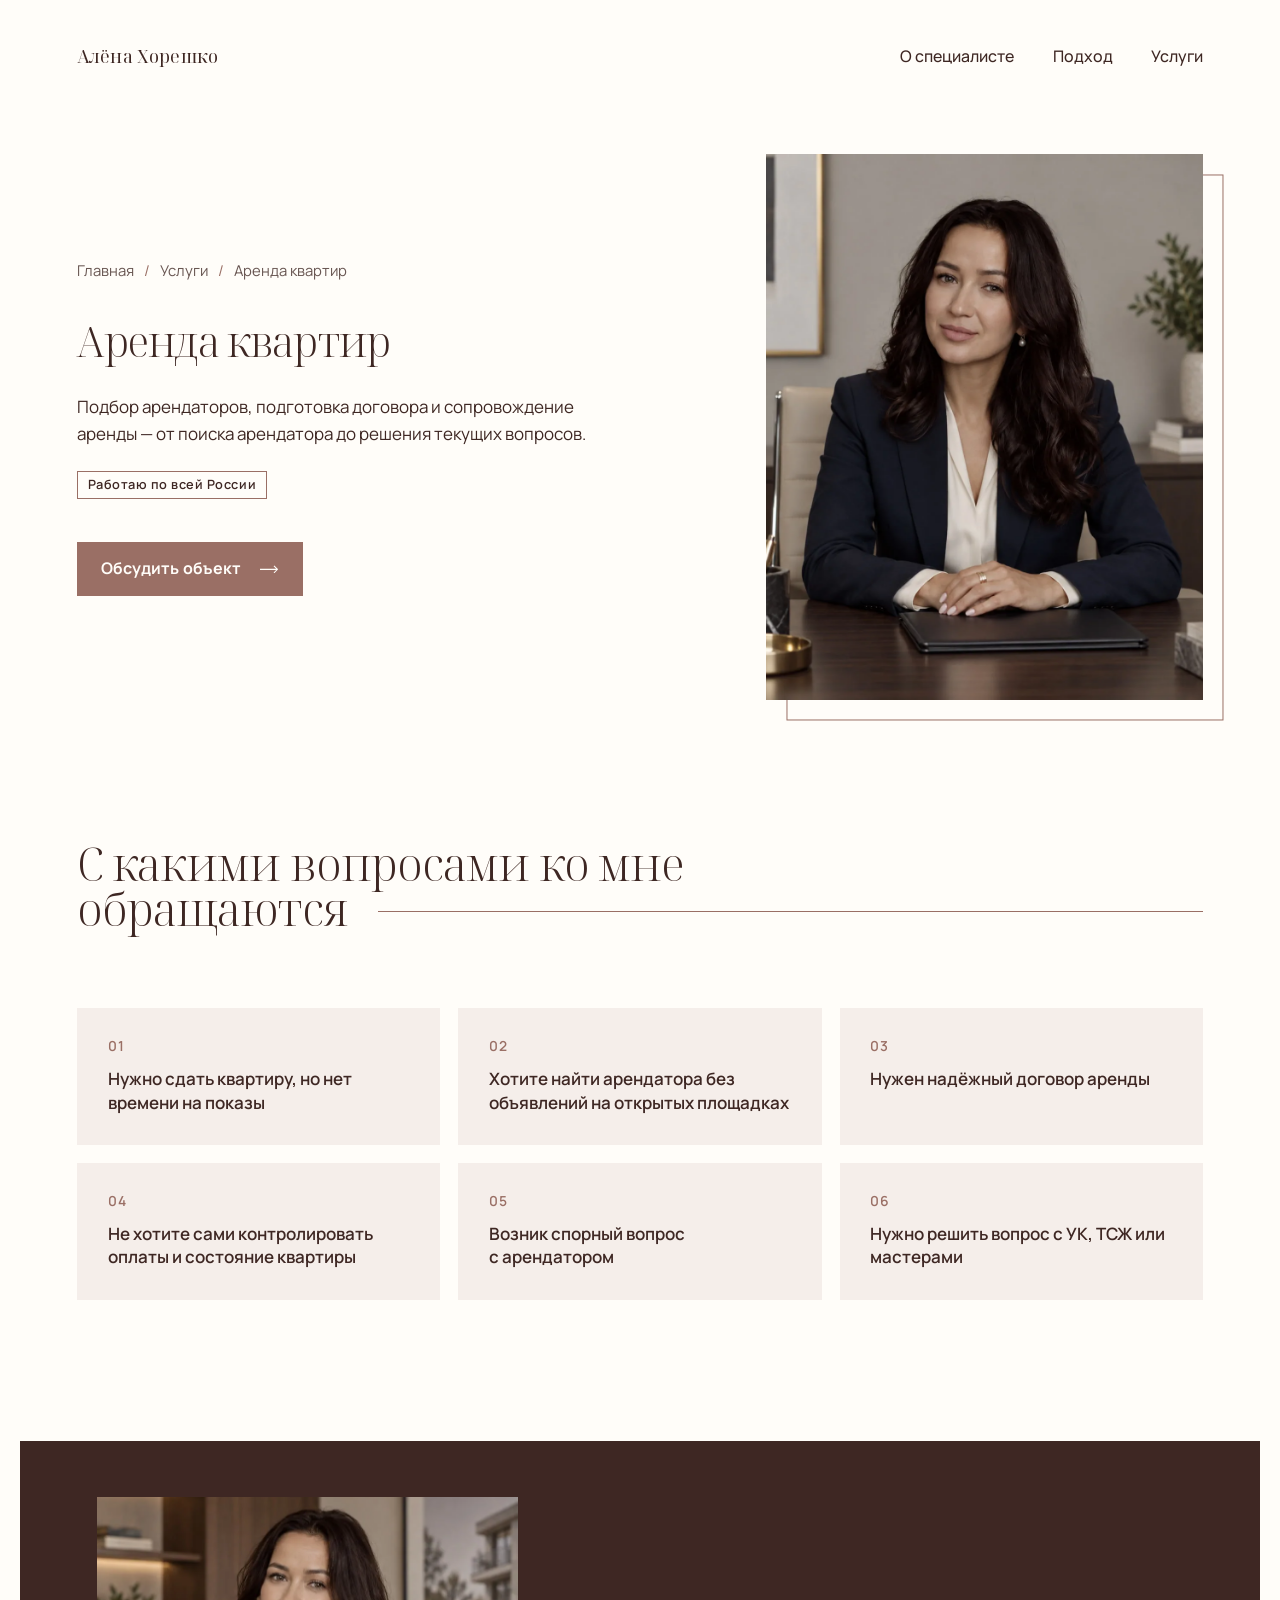
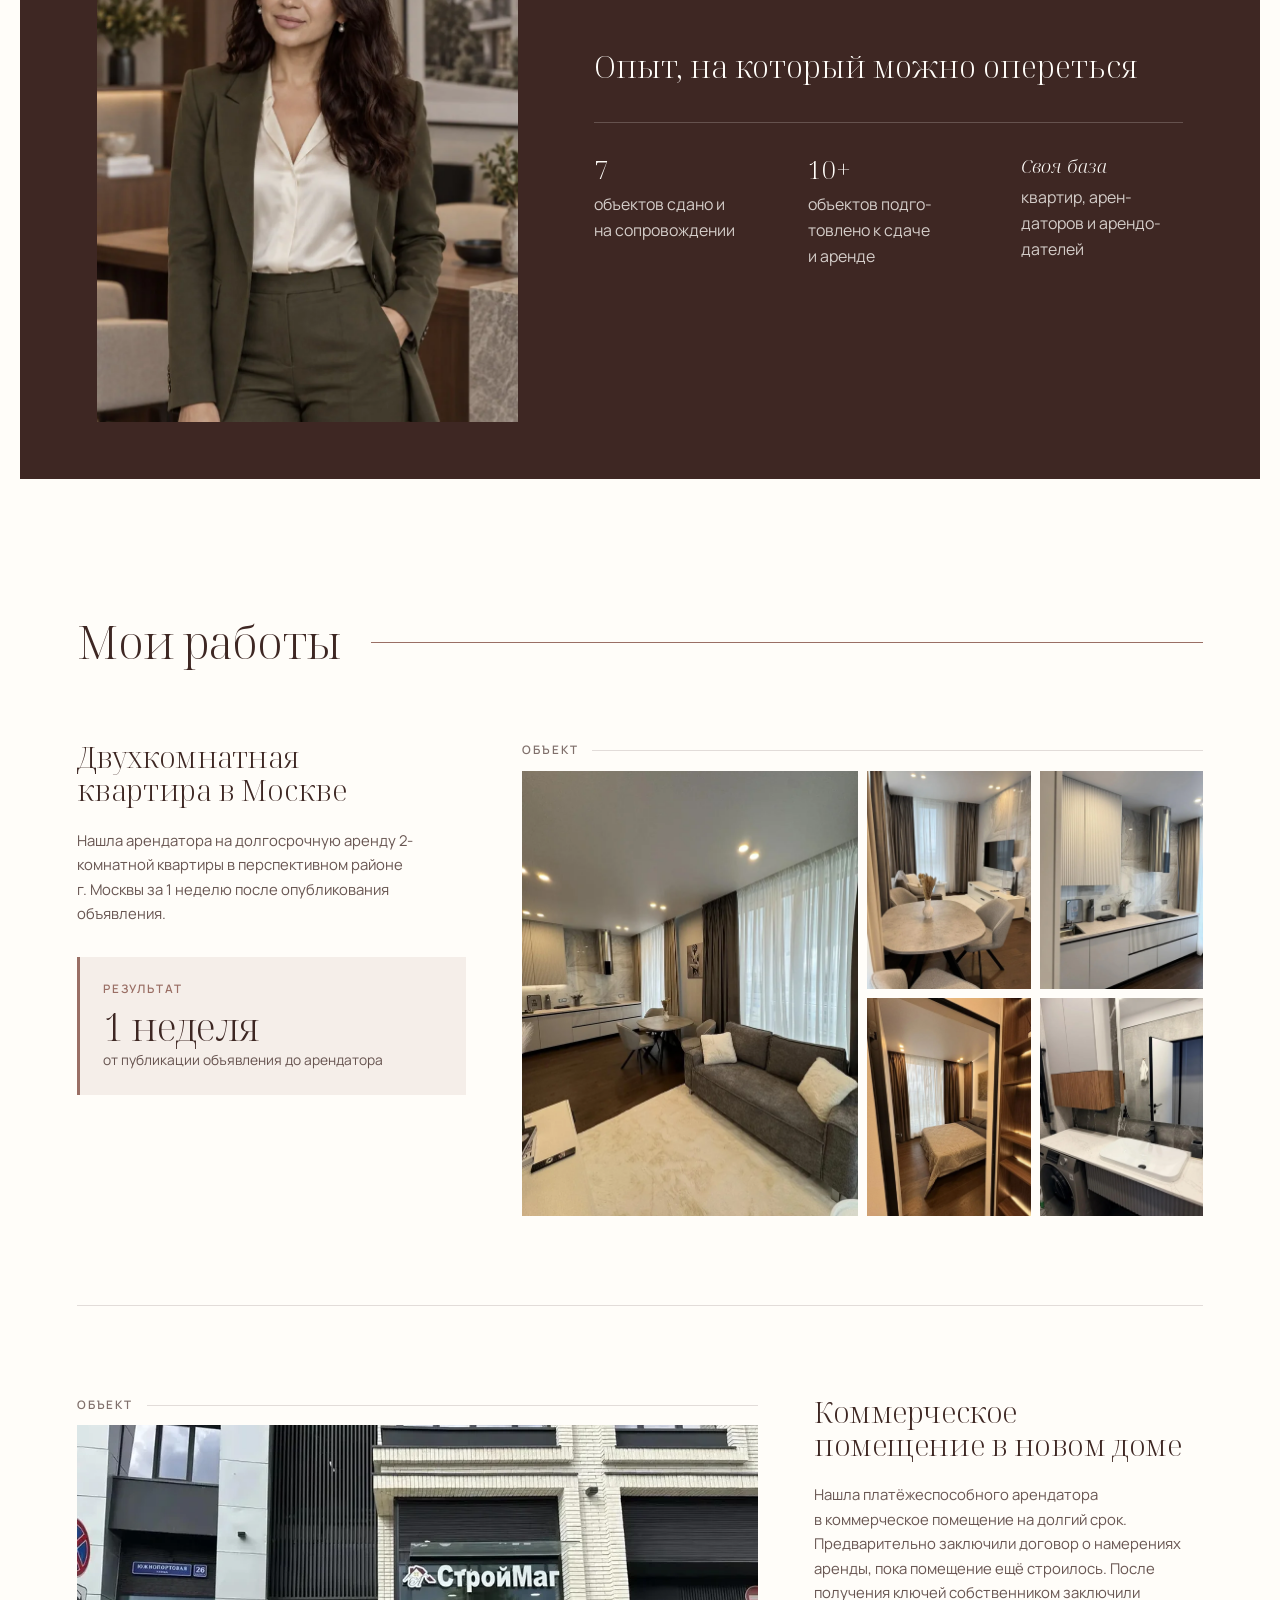
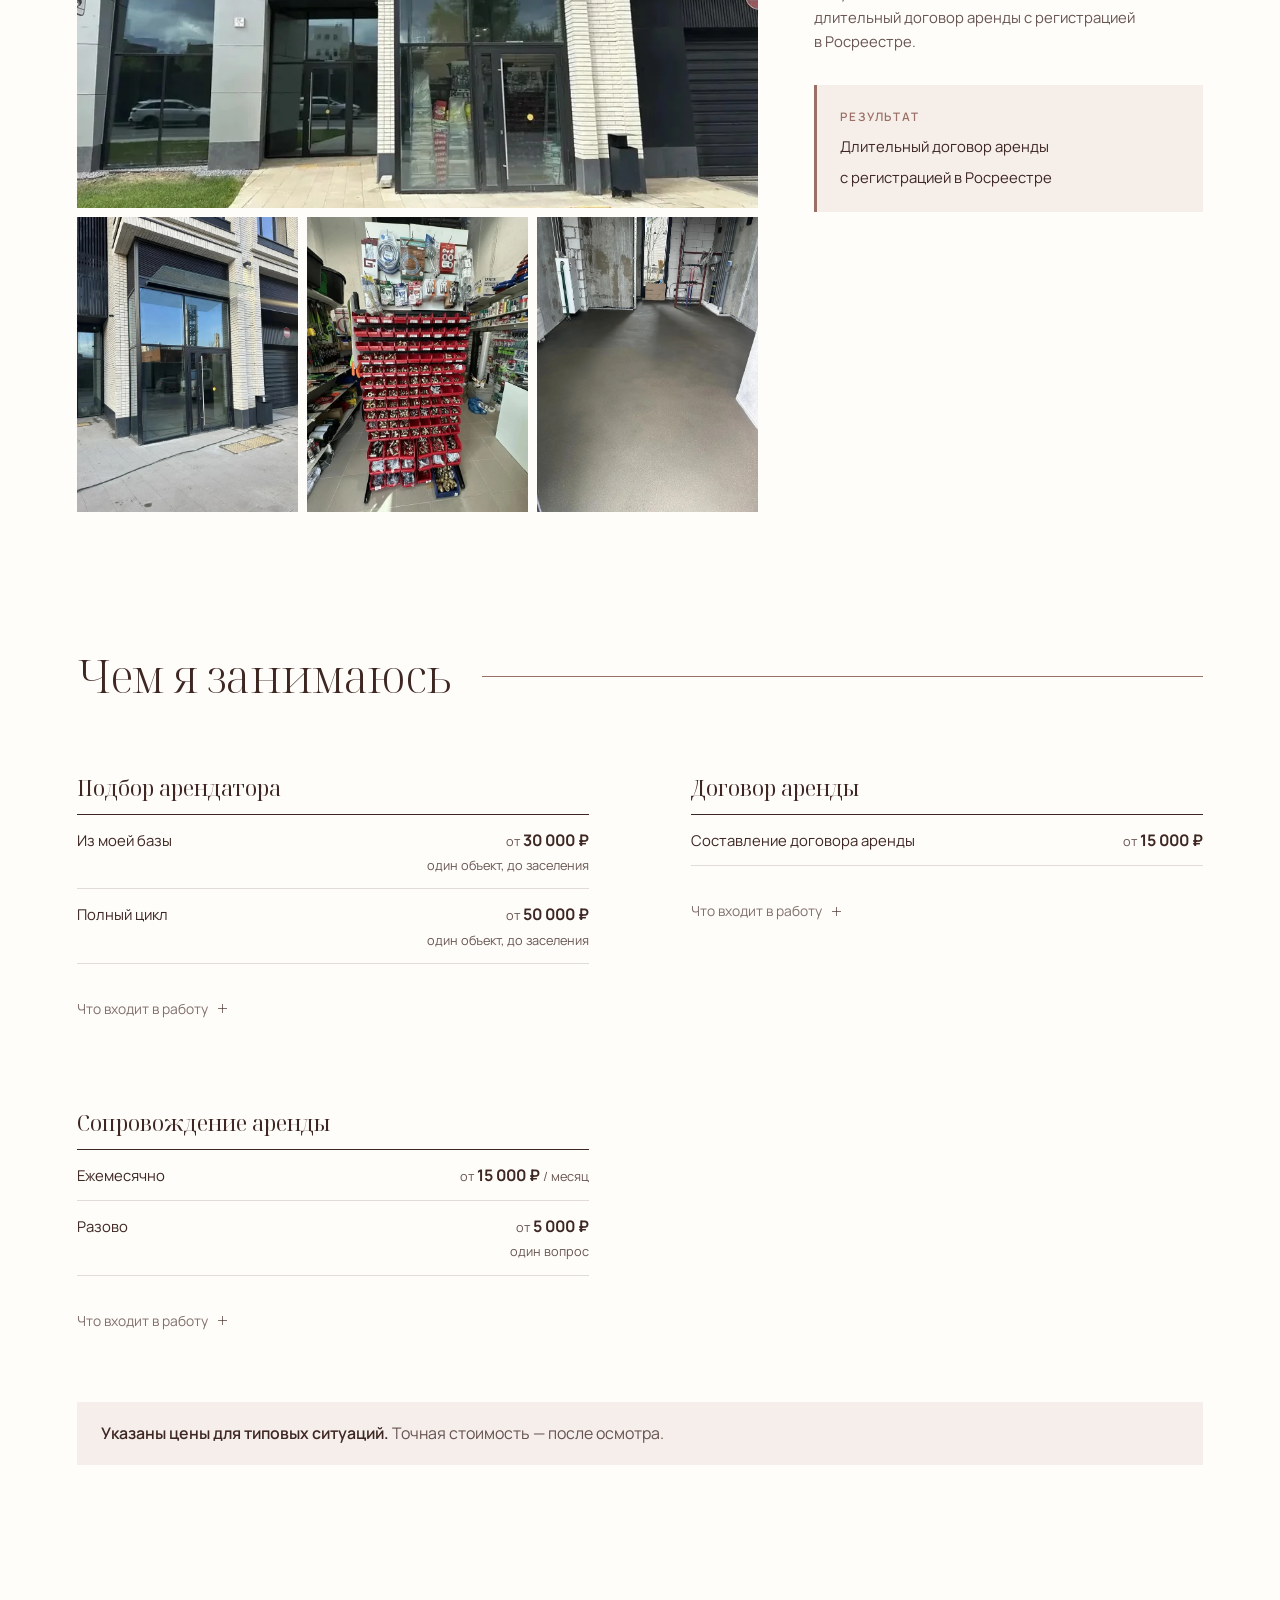
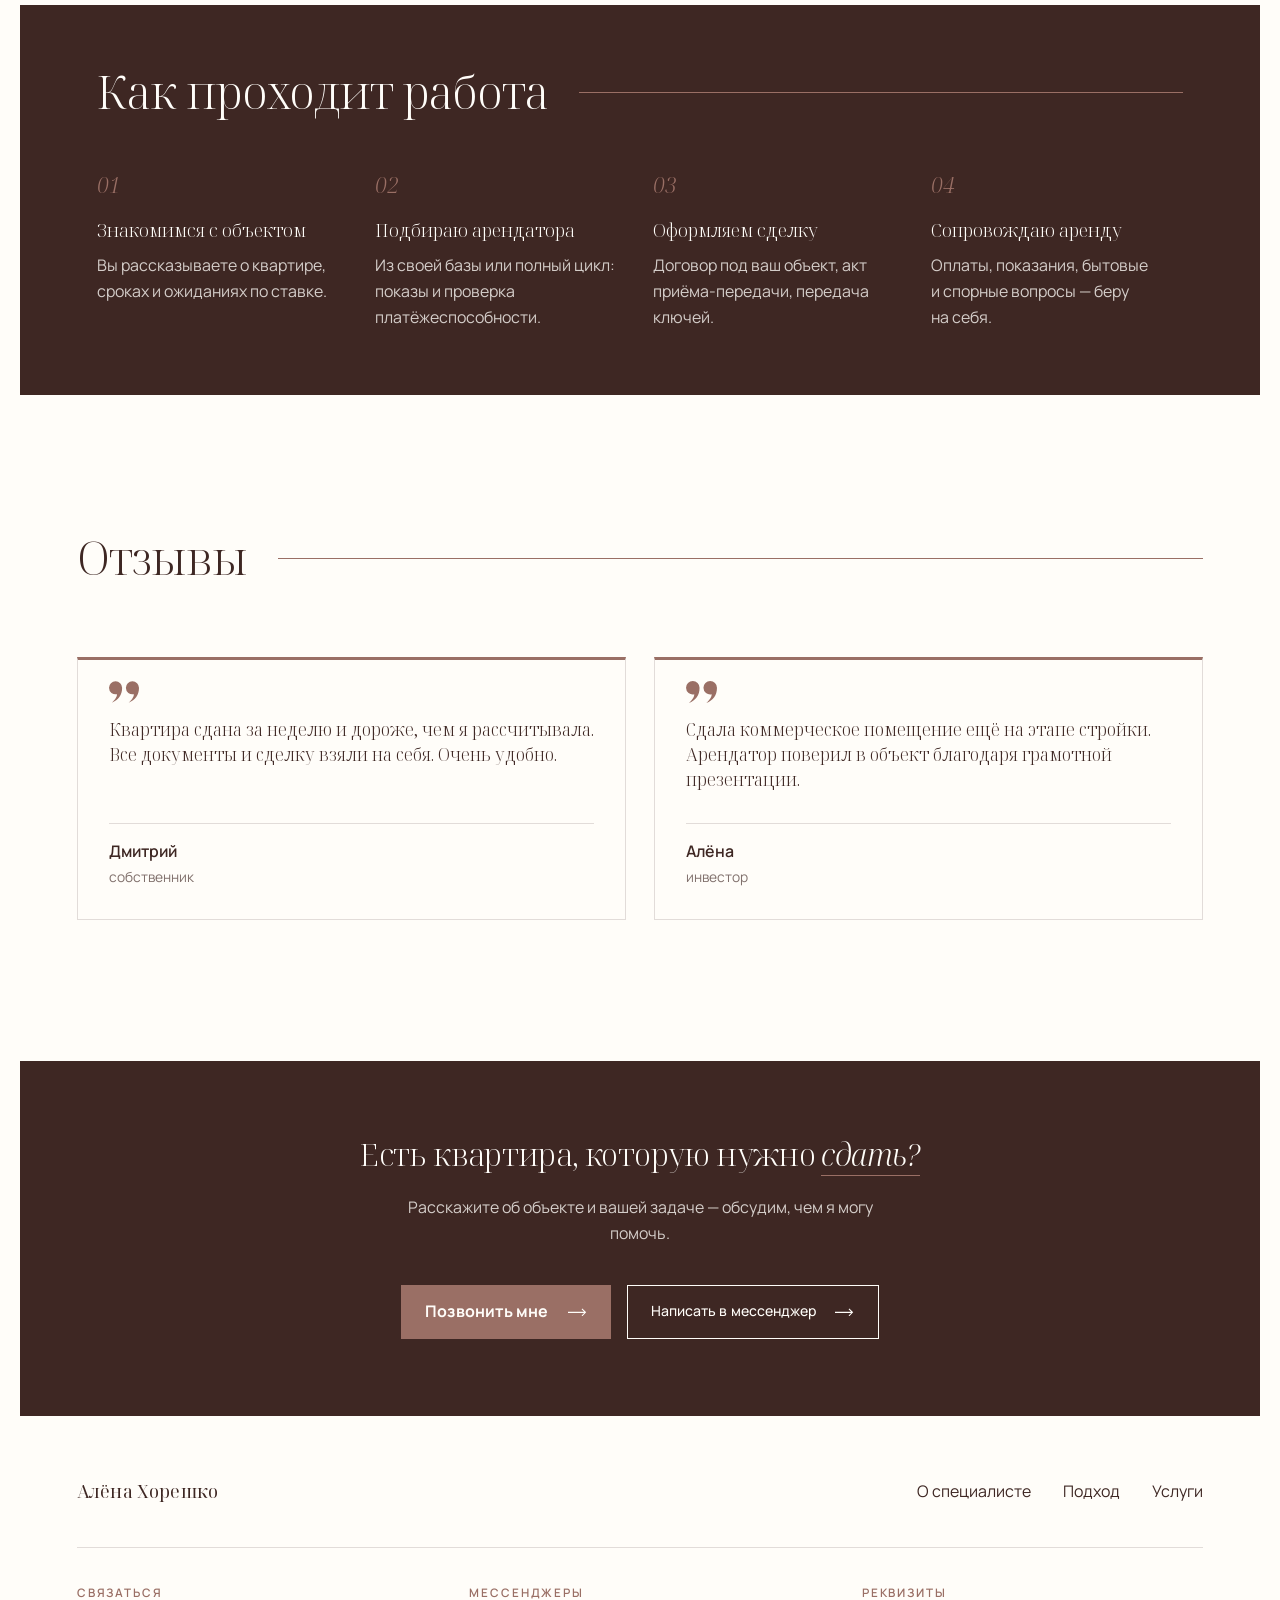
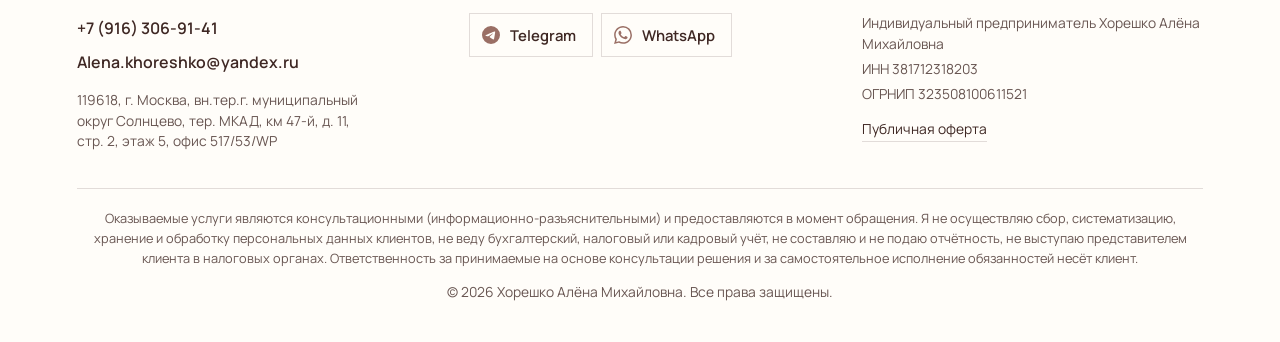
==== commit c9878cb9: "Текст 17px на компьютерах и ноутбуках, заголовки прежние" ====
--- a/arenda-kvartir.html
+++ b/arenda-kvartir.html
@@ -23,7 +23,7 @@
   <link rel="preconnect" href="https://fonts.googleapis.com">
   <link rel="preconnect" href="https://fonts.gstatic.com" crossorigin>
   <link rel="stylesheet" href="https://fonts.googleapis.com/css2?family=Manrope:wght@400;500;600;700&amp;family=Noto+Serif+Display:ital,wght@0,300;0,400;1,300;1,400&amp;display=swap">
-  <link rel="stylesheet" href="assets/css/style.css?v=20261001000314">
+  <link rel="stylesheet" href="assets/css/style.css?v=20261001000736">
 
   <script type="application/ld+json">
   {
@@ -552,6 +552,6 @@
     </div>
   </dialog>
 
-  <script src="assets/js/main.js?v=20261001000314" defer></script>
+  <script src="assets/js/main.js?v=20261001000736" defer></script>
 </body>
 </html>
--- a/assets/css/style.css
+++ b/assets/css/style.css
@@ -35,7 +35,8 @@
 /* ---------- reset ---------- */
 *, *::before, *::after { box-sizing: border-box; }
 html {
-  font-size: 96.875%;               /* 15.5px — базовый размер всего текста (заголовки блоков пересчитаны, их размер прежний) */
+  font-size: 106.25%;                /* 17px — базовый размер текста на компьютере; заголовки блоков не растут (--hk) */
+  --hk: .88235;
   -webkit-text-size-adjust: 100%;
   text-size-adjust: 100%;
   scroll-behavior: smooth;
@@ -165,7 +166,7 @@
 }
 .logo {
   font-family: var(--font-serif);
-  font-size: clamp(1.0282rem, 1.38vw, 1.2702rem);
+  font-size: clamp(calc(1.0625rem * var(--hk)), 1.38vw, calc(1.3125rem * var(--hk)));
   font-weight: 400;
   letter-spacing: .01em;
   text-decoration: none;
@@ -259,7 +260,7 @@
 .hero__title {
   font-family: var(--font-serif);
   font-weight: 300;
-  font-size: clamp(1.875rem, 3.45vw, 3.75rem);
+  font-size: clamp(calc(1.9375rem * var(--hk)), 3.45vw, calc(3.875rem * var(--hk)));
   line-height: 1.02;
   letter-spacing: -.02em;
   text-wrap: balance;
@@ -308,7 +309,7 @@
 .section-head__title {
   font-family: var(--font-serif);
   font-weight: 300;
-  font-size: clamp(1.6935rem, 3.53vw, 3.2057rem);
+  font-size: clamp(calc(1.7499rem * var(--hk)), 3.53vw, calc(3.3126rem * var(--hk)));
   line-height: 1;
   letter-spacing: -.02em;
 }
@@ -695,7 +696,7 @@
 .cta__title {
   font-family: var(--font-serif);
   font-weight: 300;
-  font-size: clamp(1.3912rem, 2.39vw, 2.2379rem);
+  font-size: clamp(calc(1.4376rem * var(--hk)), 2.39vw, calc(2.3125rem * var(--hk)));
   line-height: 1.08;
   letter-spacing: -.02em;
   text-wrap: balance;
@@ -815,7 +816,7 @@
 .page-hero__title {
   font-family: var(--font-serif);
   font-weight: 300;
-  font-size: clamp(1.5121rem, 3.25vw, 3.4475rem);
+  font-size: clamp(calc(1.5625rem * var(--hk)), 3.25vw, calc(3.5624rem * var(--hk)));
   overflow-wrap: break-word;
   hyphens: auto;
   line-height: 1;
@@ -1002,7 +1003,7 @@
   object-fit: cover;
   object-position: 50% 20%;
 }
-.exp--photo .exp__title { font-size: clamp(1.3912rem, 2.39vw, 2.0565rem); }
+.exp--photo .exp__title { font-size: clamp(calc(1.4376rem * var(--hk)), 2.39vw, calc(2.1251rem * var(--hk))); }
 .exp--photo .exp__list {
   grid-template-columns: repeat(3, minmax(0, 1fr));
   column-gap: clamp(20px, 3vw, 48px);
@@ -1034,7 +1035,7 @@
 .exp__title {
   font-family: var(--font-serif);
   font-weight: 300;
-  font-size: clamp(1.2097rem, 1.98vw, 1.6935rem);
+  font-size: clamp(calc(1.25rem * var(--hk)), 1.98vw, calc(1.7499rem * var(--hk)));
   line-height: 1.1;
 }
 .exp__list {
@@ -1304,7 +1305,7 @@
     padding-bottom: max(40px, 3vw);
     padding-left: max(20px, 5.6vw);
   }
-  .hero__title { font-size: max(2.1774rem, 4.4vw); line-height: 1.04; }   /* на 1919px ≈ 84px, как исходный десктоп */
+  .hero__title { font-size: max(calc(2.25rem * var(--hk)), 4.4vw); line-height: 1.04; }   /* на 1919px ≈ 84px, как исходный десктоп */
   .hero__accent::after { width: max(48px, 9vw); }
   .hero__lead { max-width: 36em; font-size: max(.9375rem, 1.04vw); margin-top: 1.9vw; }
   .hero__actions { margin-top: 3.3vw; gap: max(12px, .85vw); }
@@ -1319,7 +1320,7 @@
   .hero .btn__icon { width: max(16px, 1.15vw); }
   /* шапка главной: логотип и меню в тех же полях, что и текст первого экрана */
   body:not(.page-service) .site-header { --px: max(20px, 5.6vw); }
-  body:not(.page-service) .logo { font-size: max(1.0282rem, 1.25vw); }
+  body:not(.page-service) .logo { font-size: max(calc(1.0625rem * var(--hk)), 1.25vw); }
   body:not(.page-service) .site-nav__link { font-size: max(.8125rem, .8vw); }
   body:not(.page-service) .site-nav__list { gap: max(20px, 2.5vw); }
 }
@@ -1365,7 +1366,7 @@
 }
 
 @media (max-width: 1199px) {
-  html { font-size: 90.625%; }                /* планшет: 14.5px */
+  html { font-size: 90.625%; --hk: .96552; }  /* планшет: 14.5px */
   /* узкий десктоп и планшет: чуть плотнее вуаль под текстом */
   .hero::after {
     background: linear-gradient(90deg, rgba(255, 253, 249, .55) 0%, rgba(255, 253, 249, .3) 45%, rgba(255, 253, 249, 0) 66%);
@@ -1479,7 +1480,7 @@
   .page-hero__photo,
   .exp__photo { max-width: 420px; }
   .approach__aside > .quote { position: static; max-width: 440px; }
-  html { font-size: 90.625%; }                /* телефон: 14.5px */
+  html { font-size: 90.625%; --hk: .96552; }  /* телефон: 14.5px */
   /* телефон: компактнее по вертикали */
   :root { --section-gap: 64px; }
   .section { padding-top: var(--section-gap); }
@@ -1532,9 +1533,9 @@
   }
   .hero__content { width: 100%; padding: min(82vw, 420px) var(--pad) 24px; color: var(--bg); }
   .hero__lead { max-width: none; color: var(--bg); }
-  .hero__title { color: var(--bg); font-size: clamp(1.2702rem, 6.4vw, 1.996rem); }
+  .hero__title { color: var(--bg); font-size: clamp(calc(1.3125rem * var(--hk)), 6.4vw, calc(2.0625rem * var(--hk))); }
   .hero__accent { color: #D8ADA3; text-shadow: none; }
-  .section-head__title { font-size: clamp(1.2097rem, 5.9vw, 1.5121rem); min-width: 0; }
+  .section-head__title { font-size: clamp(calc(1.25rem * var(--hk)), 5.9vw, calc(1.5625rem * var(--hk))); min-width: 0; }
   .hero__accent::after { display: none; }
   .hero__actions { flex-direction: column; align-items: stretch; }
   .btn { width: 100%; gap: 12px; padding: 11px 18px; font-size: .9375rem; }
@@ -1750,7 +1751,7 @@
   margin-top: 10px;
   font-family: var(--font-serif);
   font-weight: 300;
-  font-size: clamp(1.5725rem, 3vw, 2.0565rem);
+  font-size: clamp(calc(1.6249rem * var(--hk)), 3vw, calc(2.1251rem * var(--hk)));
   line-height: 1.1;
   letter-spacing: -.02em;
 }
@@ -2014,18 +2015,18 @@
 
 /* планшет и ноутбук (768–1919): весь текст чуть крупнее; телефон и ≥1920 не меняются */
 @media (min-width: 1200px) and (max-width: 1919px) {
-  html { font-size: 106.5625%; }             /* 17.05px */
+  html { font-size: 106.25%; --hk: .97059; }  /* 17px */
 }
 @media (min-width: 768px) and (max-width: 1199px) {
-  html { font-size: 100.1042%; }             /* 16px */
+  html { font-size: 100%; --hk: .96875; }     /* 16px */
 }
 /* ноутбуки с масштабом Windows 125% / 150% (экран 1920 → в браузере 1536 / 1280px):
    текст физически такого же размера, как на мониторе 1920 при 100%. Retina-экраны Mac (200%) не затрагиваются */
 @media (min-width: 1200px) and (max-width: 1919px) and (min-resolution: 1.2dppx) and (max-resolution: 1.4dppx) {
-  html { font-size: 77.5%; }                 /* 12.4px × 1.25 = 15.5 физических px */
+  html { font-size: 85%; --hk: .88235; }      /* 13.6px × 1.25 = 17 физических px */
 }
 @media (min-width: 1200px) and (max-width: 1919px) and (min-resolution: 1.45dppx) and (max-resolution: 1.7dppx) {
-  html { font-size: 64.5833%; }              /* 10.3px × 1.5 = 15.5 физических px */
+  html { font-size: 70.8333%; --hk: .88235; } /* 11.33px × 1.5 = 17 физических px */
 }
 /* блок «Опыт» на планшете: длинные слова («международное», «подготовлено») помещаются в колонку */
 @media (min-width: 768px) and (max-width: 1199px) {
@@ -2130,7 +2131,7 @@
   margin-top: 12px;
   font-family: var(--font-serif);
   font-weight: 300;
-  font-size: clamp(1.9355rem, 4vw, 3.1452rem);
+  font-size: clamp(calc(2rem * var(--hk)), 4vw, calc(3.25rem * var(--hk)));
   line-height: 1.05;
   letter-spacing: -.02em;
 }
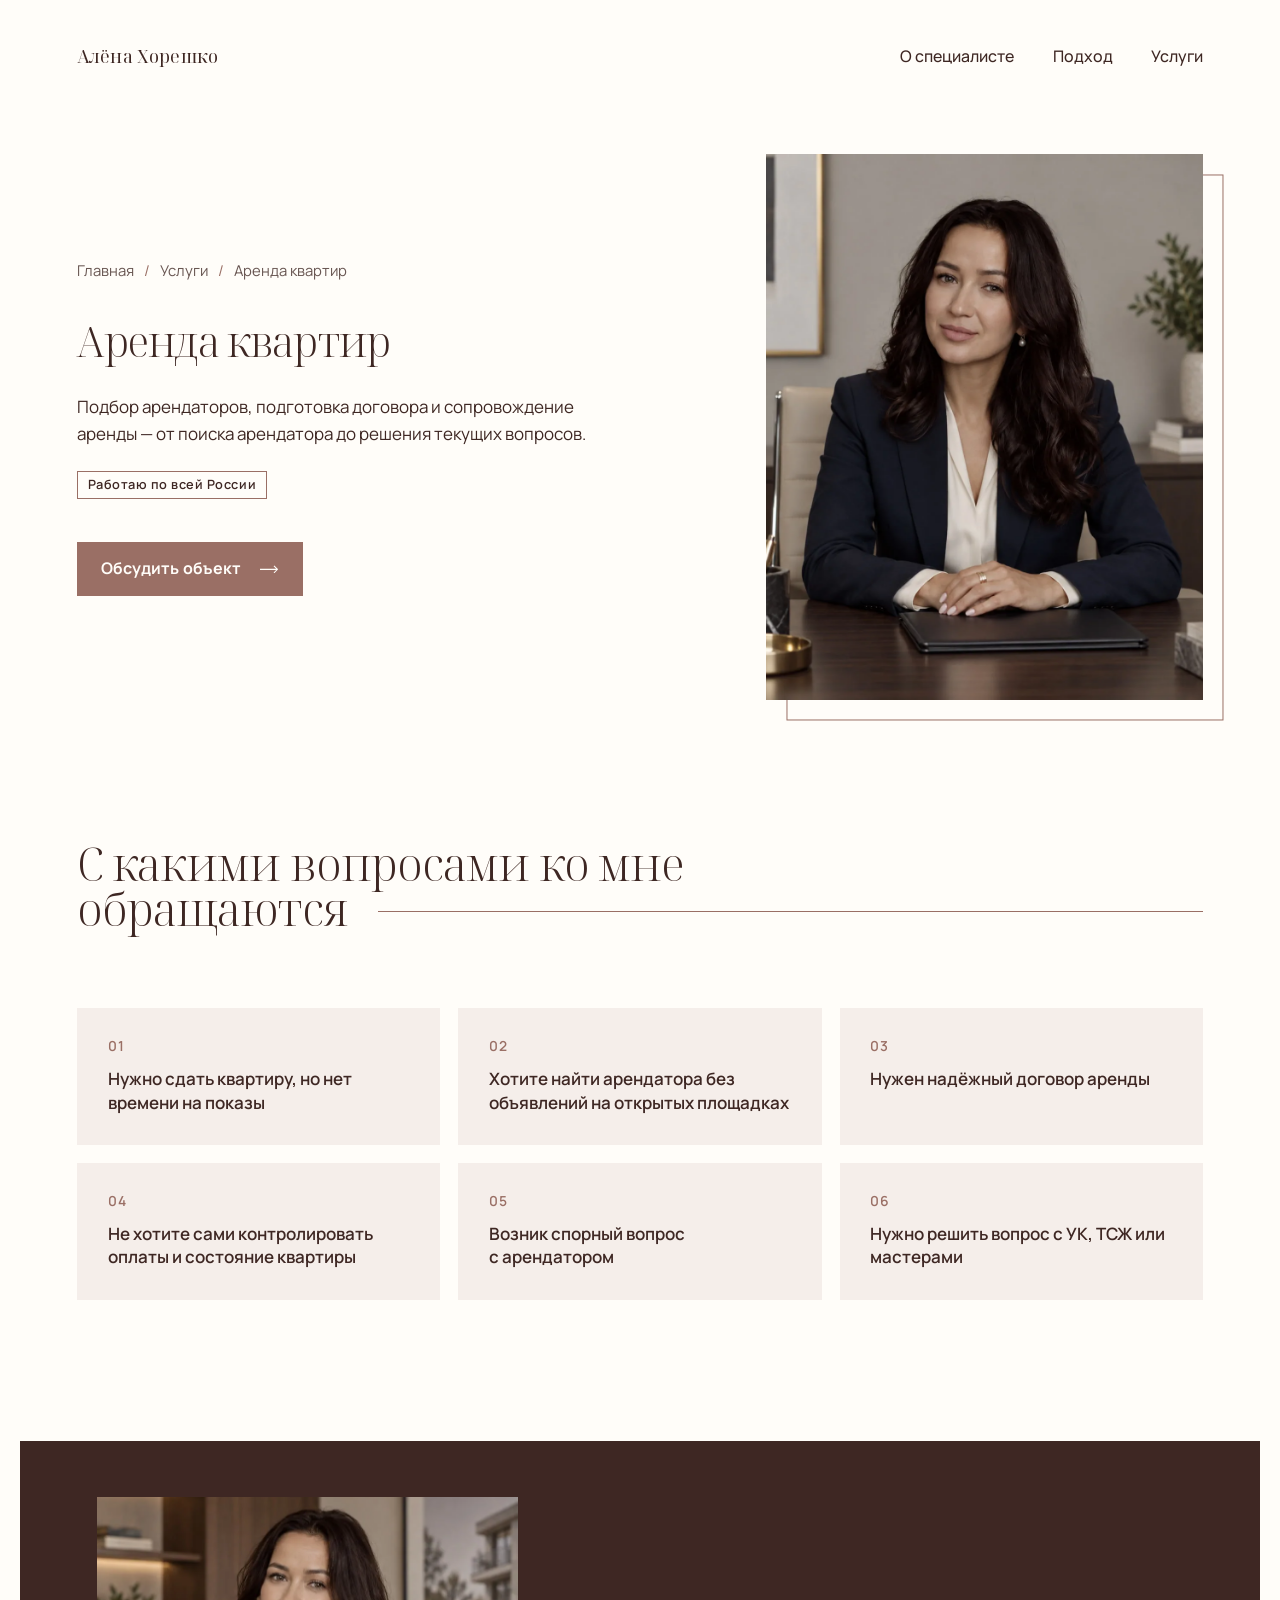
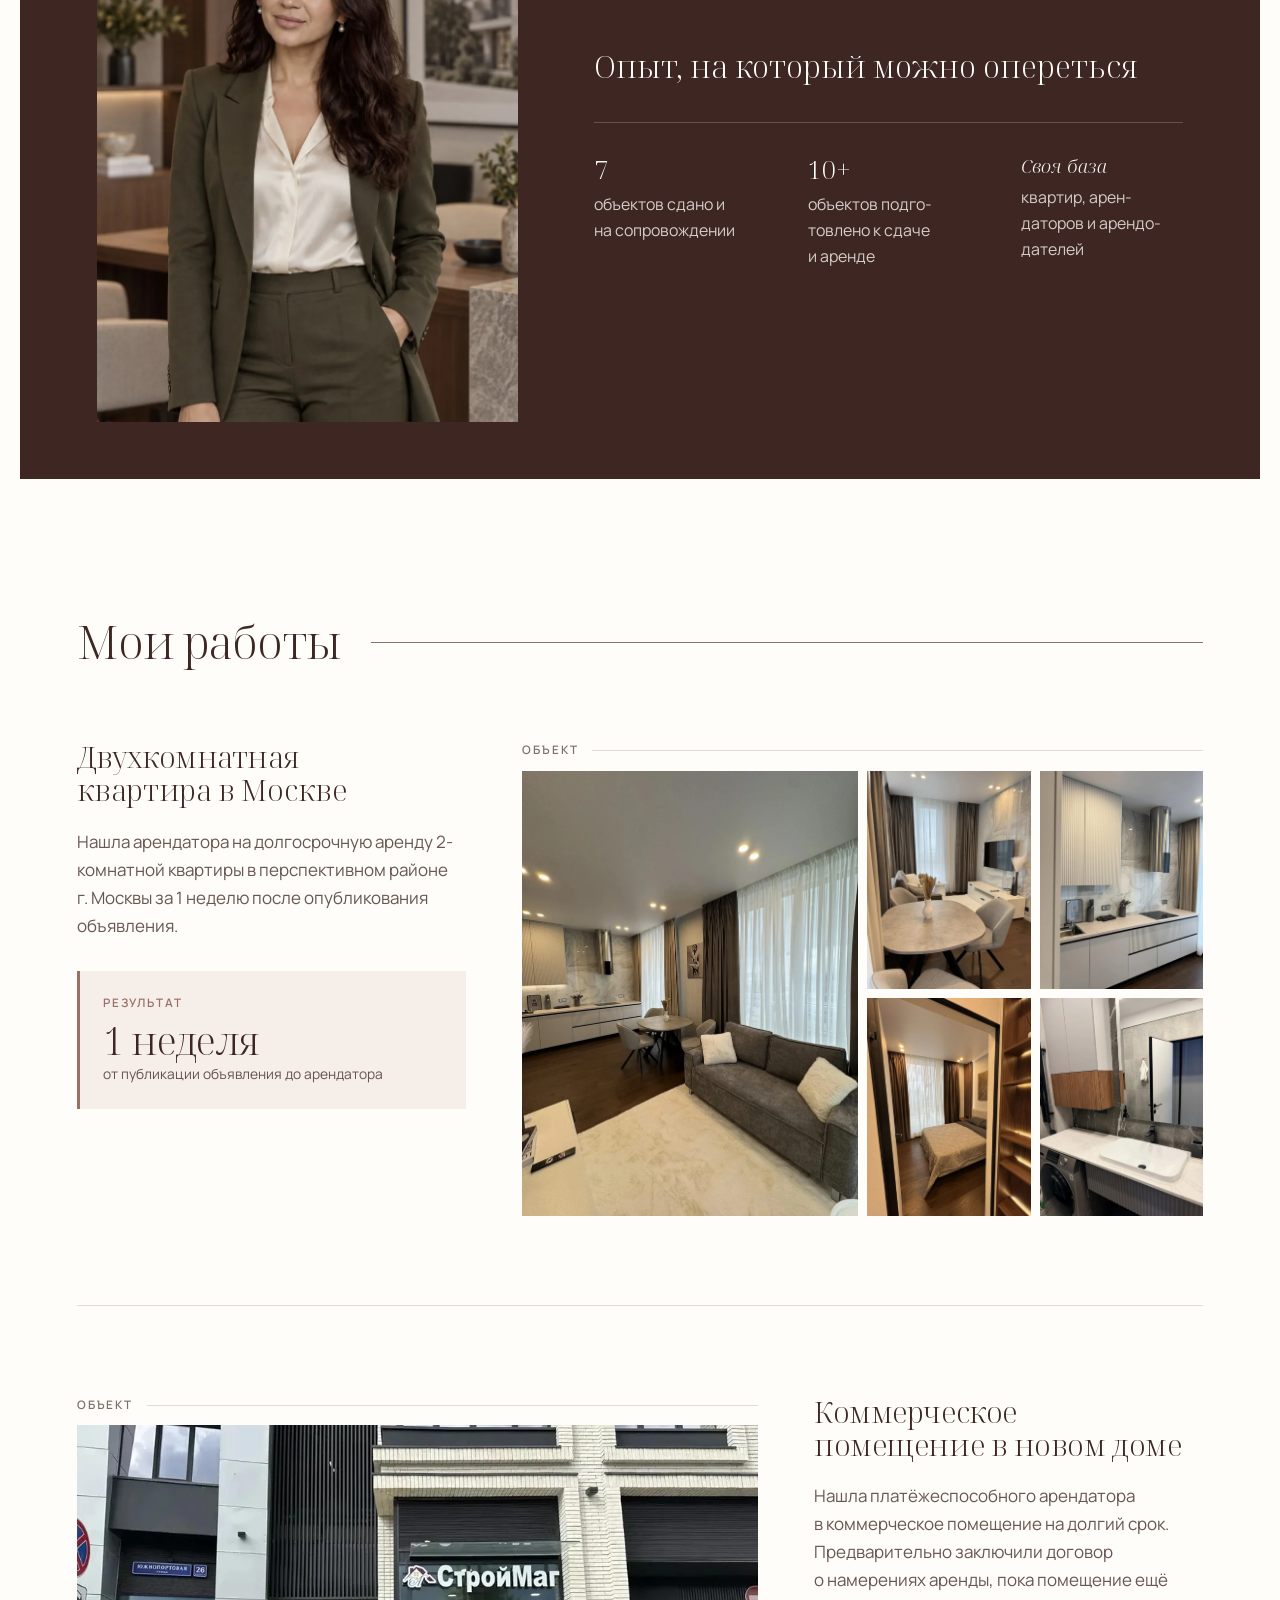
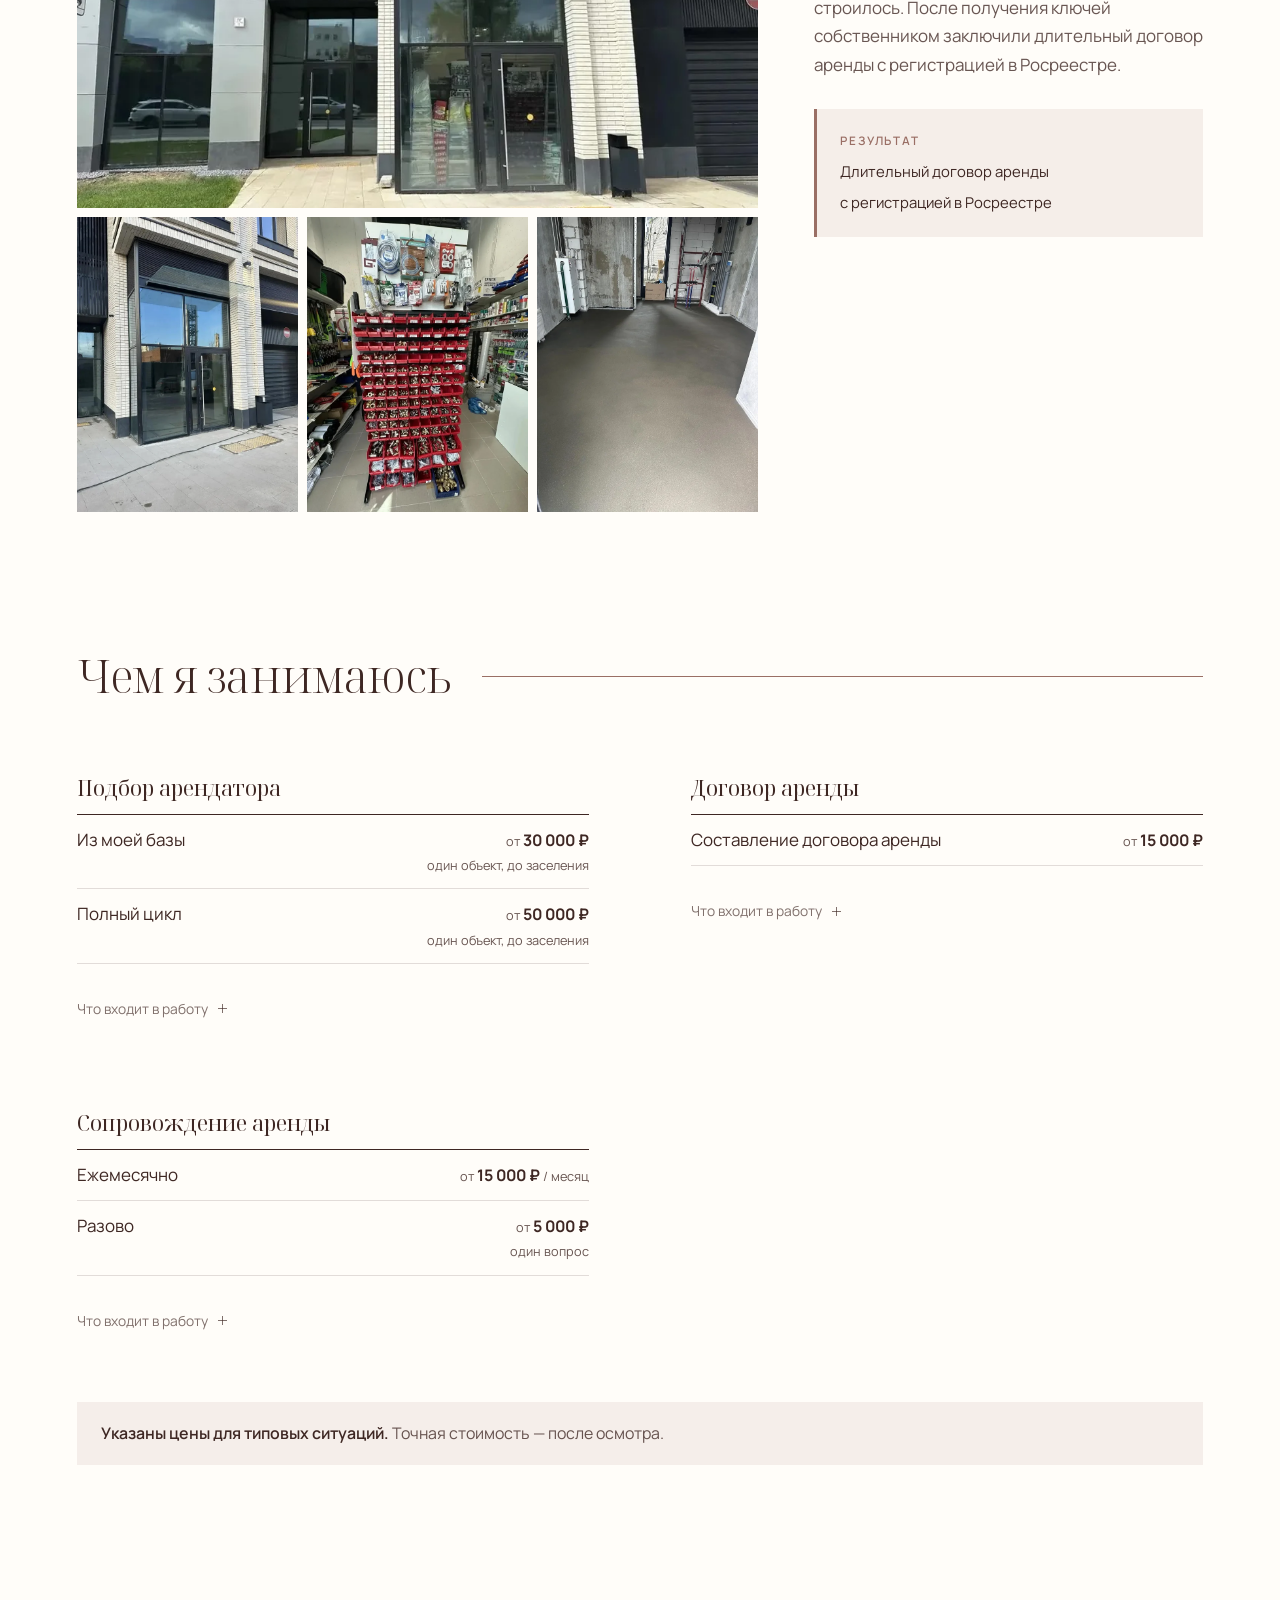
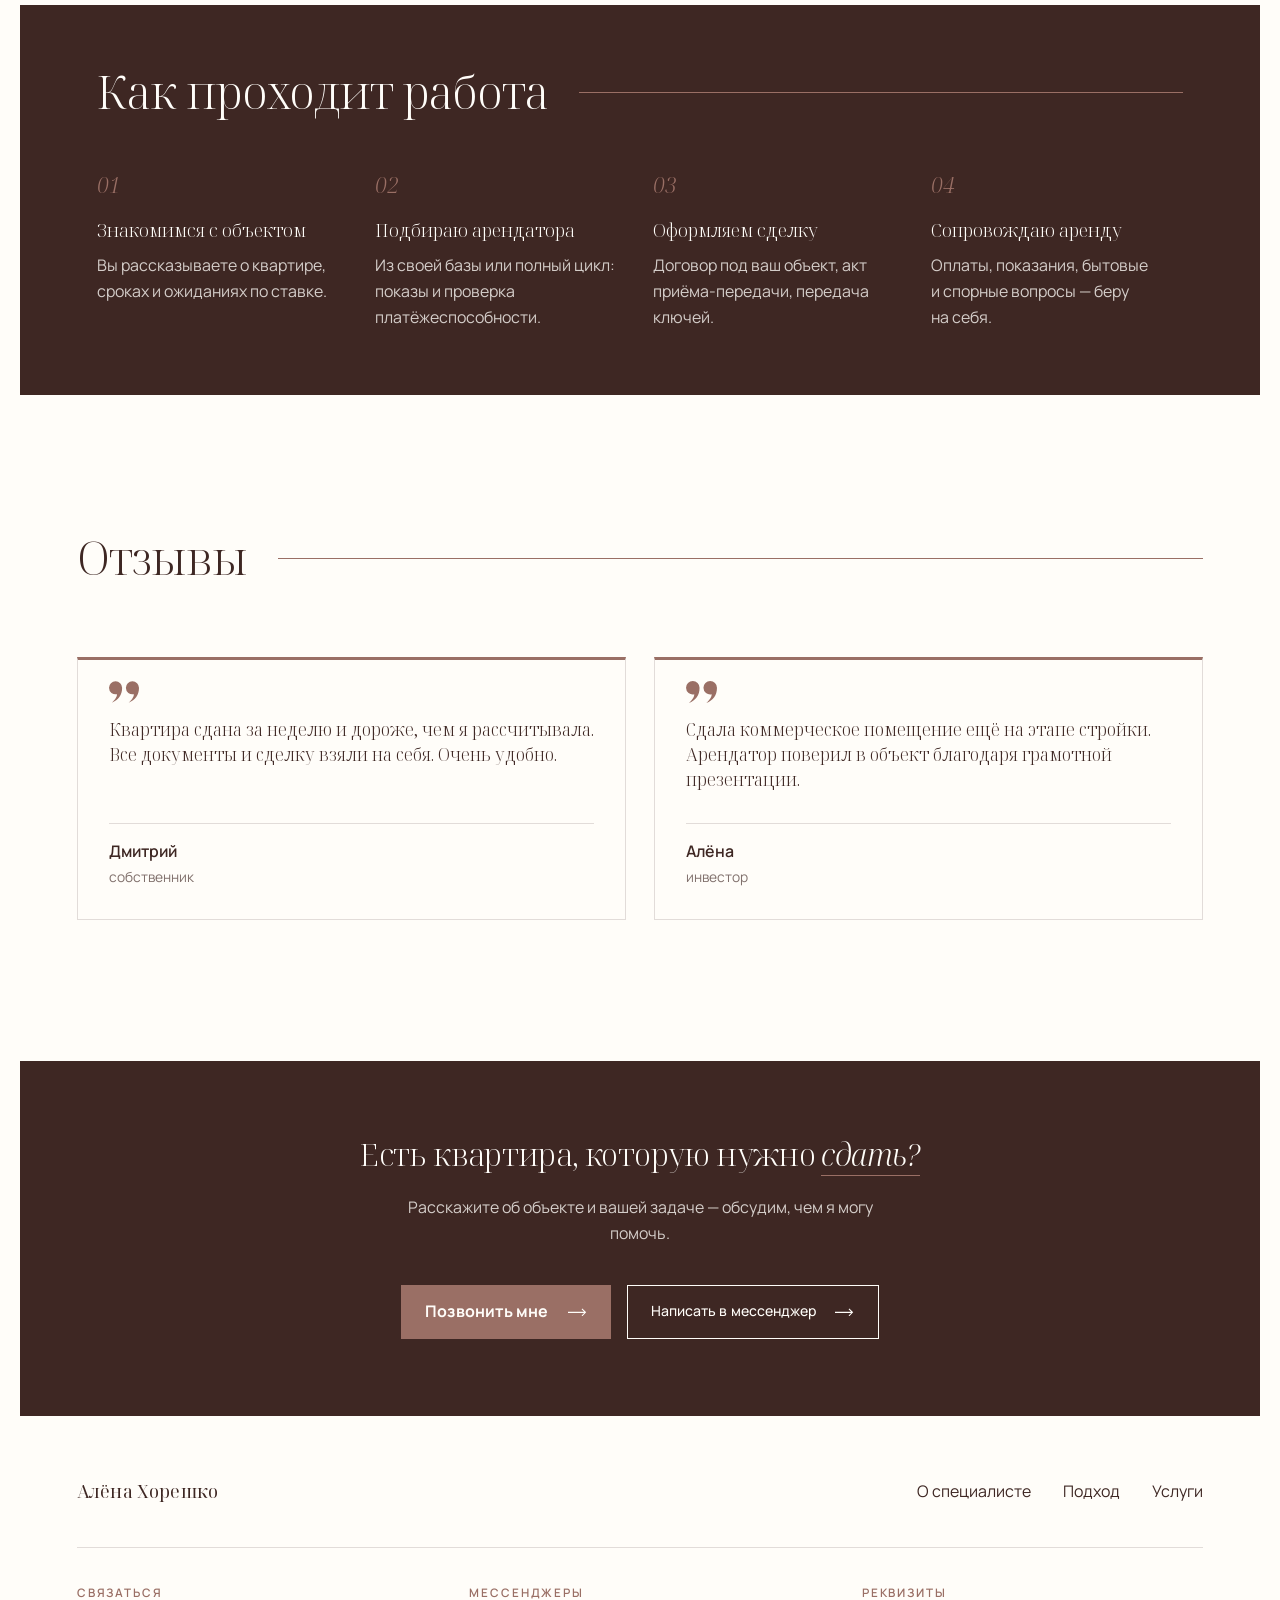
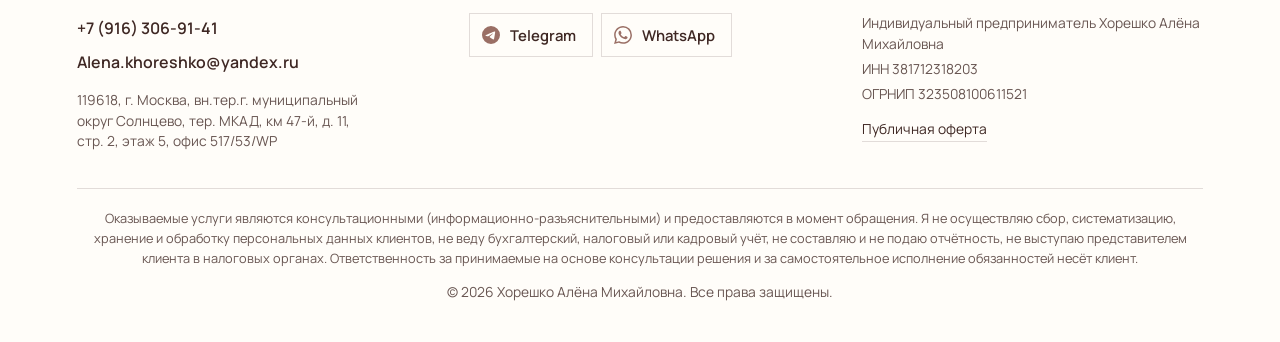
==== commit c17fa2f8: "17px: перечни услуг, карточки направлений, описания кейсов" ====
--- a/arenda-kvartir.html
+++ b/arenda-kvartir.html
@@ -23,7 +23,7 @@
   <link rel="preconnect" href="https://fonts.googleapis.com">
   <link rel="preconnect" href="https://fonts.gstatic.com" crossorigin>
   <link rel="stylesheet" href="https://fonts.googleapis.com/css2?family=Manrope:wght@400;500;600;700&amp;family=Noto+Serif+Display:ital,wght@0,300;0,400;1,300;1,400&amp;display=swap">
-  <link rel="stylesheet" href="assets/css/style.css?v=20261001000736">
+  <link rel="stylesheet" href="assets/css/style.css?v=20261001001713">
 
   <script type="application/ld+json">
   {
@@ -552,6 +552,6 @@
     </div>
   </dialog>
 
-  <script src="assets/js/main.js?v=20261001000736" defer></script>
+  <script src="assets/js/main.js?v=20261001001713" defer></script>
 </body>
 </html>
--- a/assets/css/style.css
+++ b/assets/css/style.css
@@ -2167,6 +2167,14 @@
   .site-footer__top { grid-template-columns: max-content minmax(0, 1fr); }
 }
 
+/* компьютеры и ноутбуки: описания и перечни услуг — 17px
+   (1rem = базе 17px; на ноутбуках с масштабом Windows — 17 физических px) */
+@media (min-width: 1200px) {
+  .price-table th[scope="row"],
+  .service-card__text,
+  .hs-case__body { font-size: 1rem; }
+}
+
 @media print {
   .site-header, .hero__actions, .cta .btn { display: none; }
   .approach__inner, .cta, .result-card--wide { background: none; color: var(--main); }
